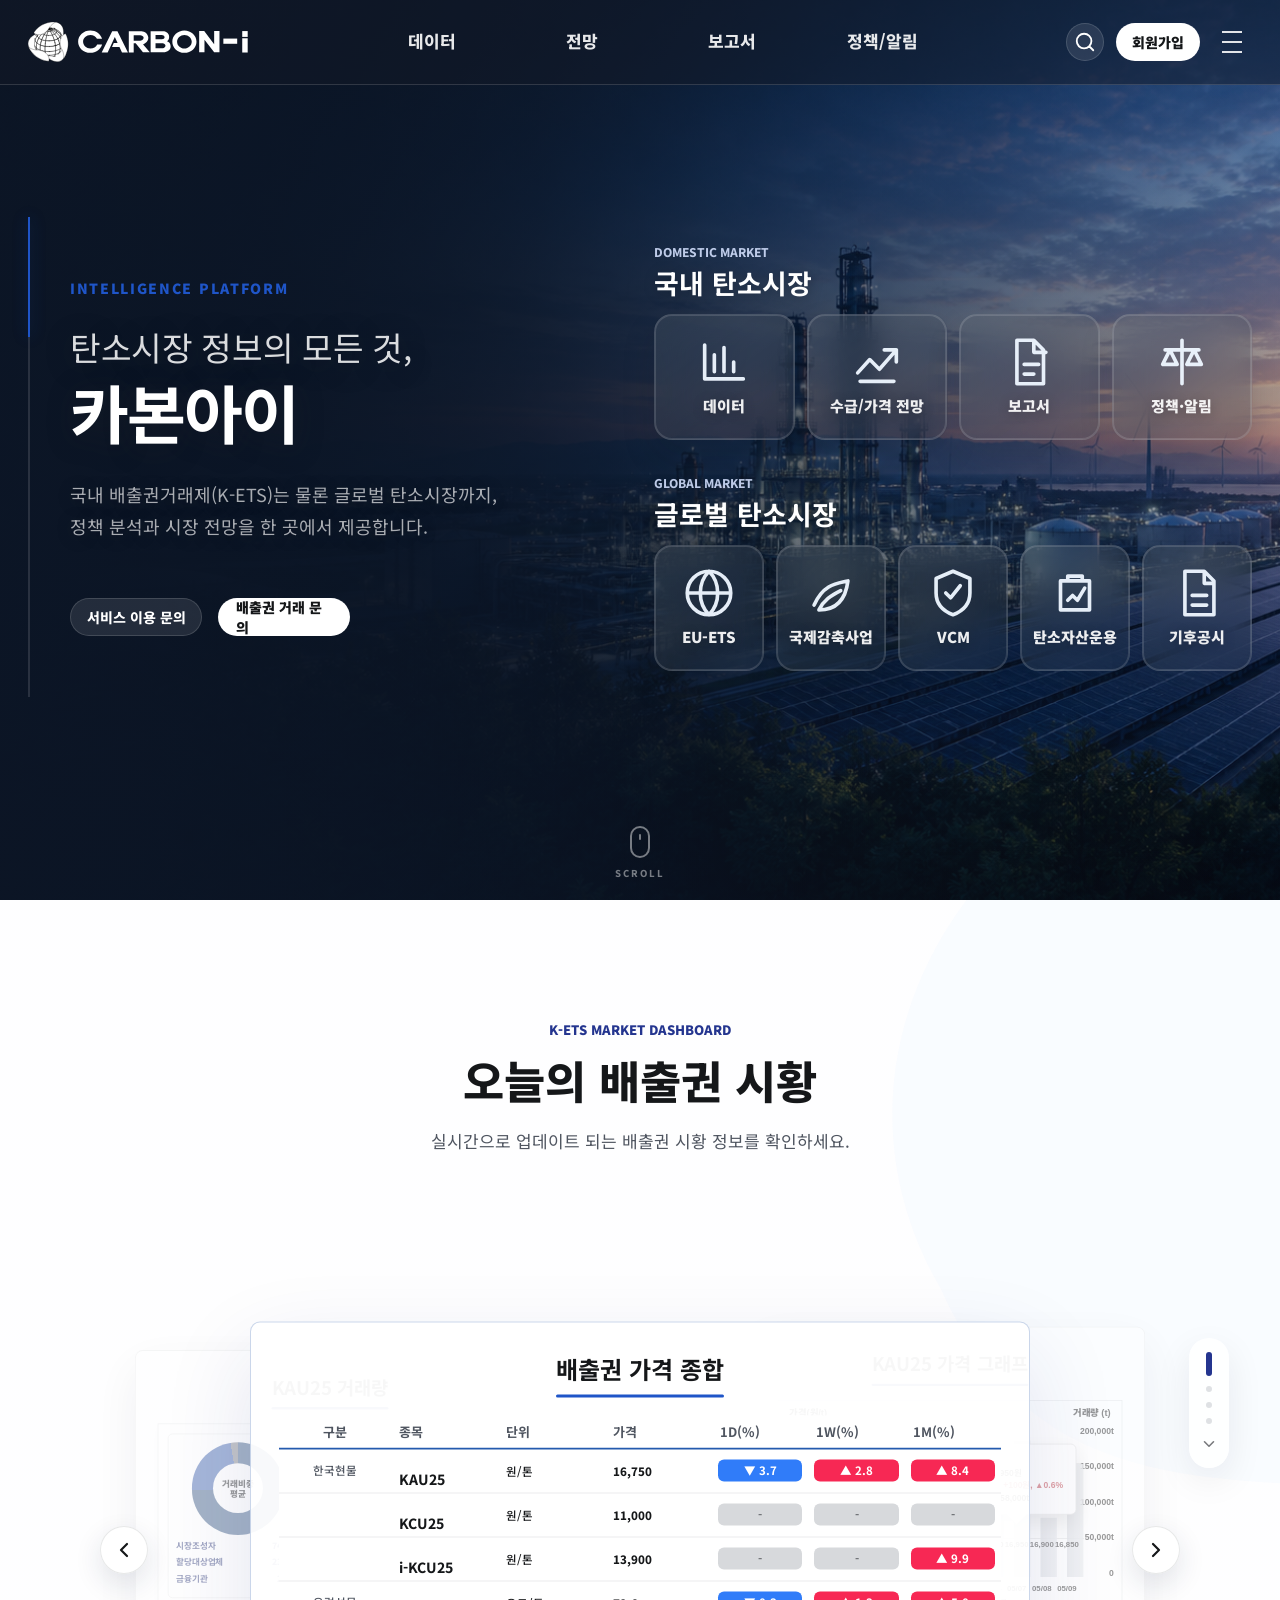
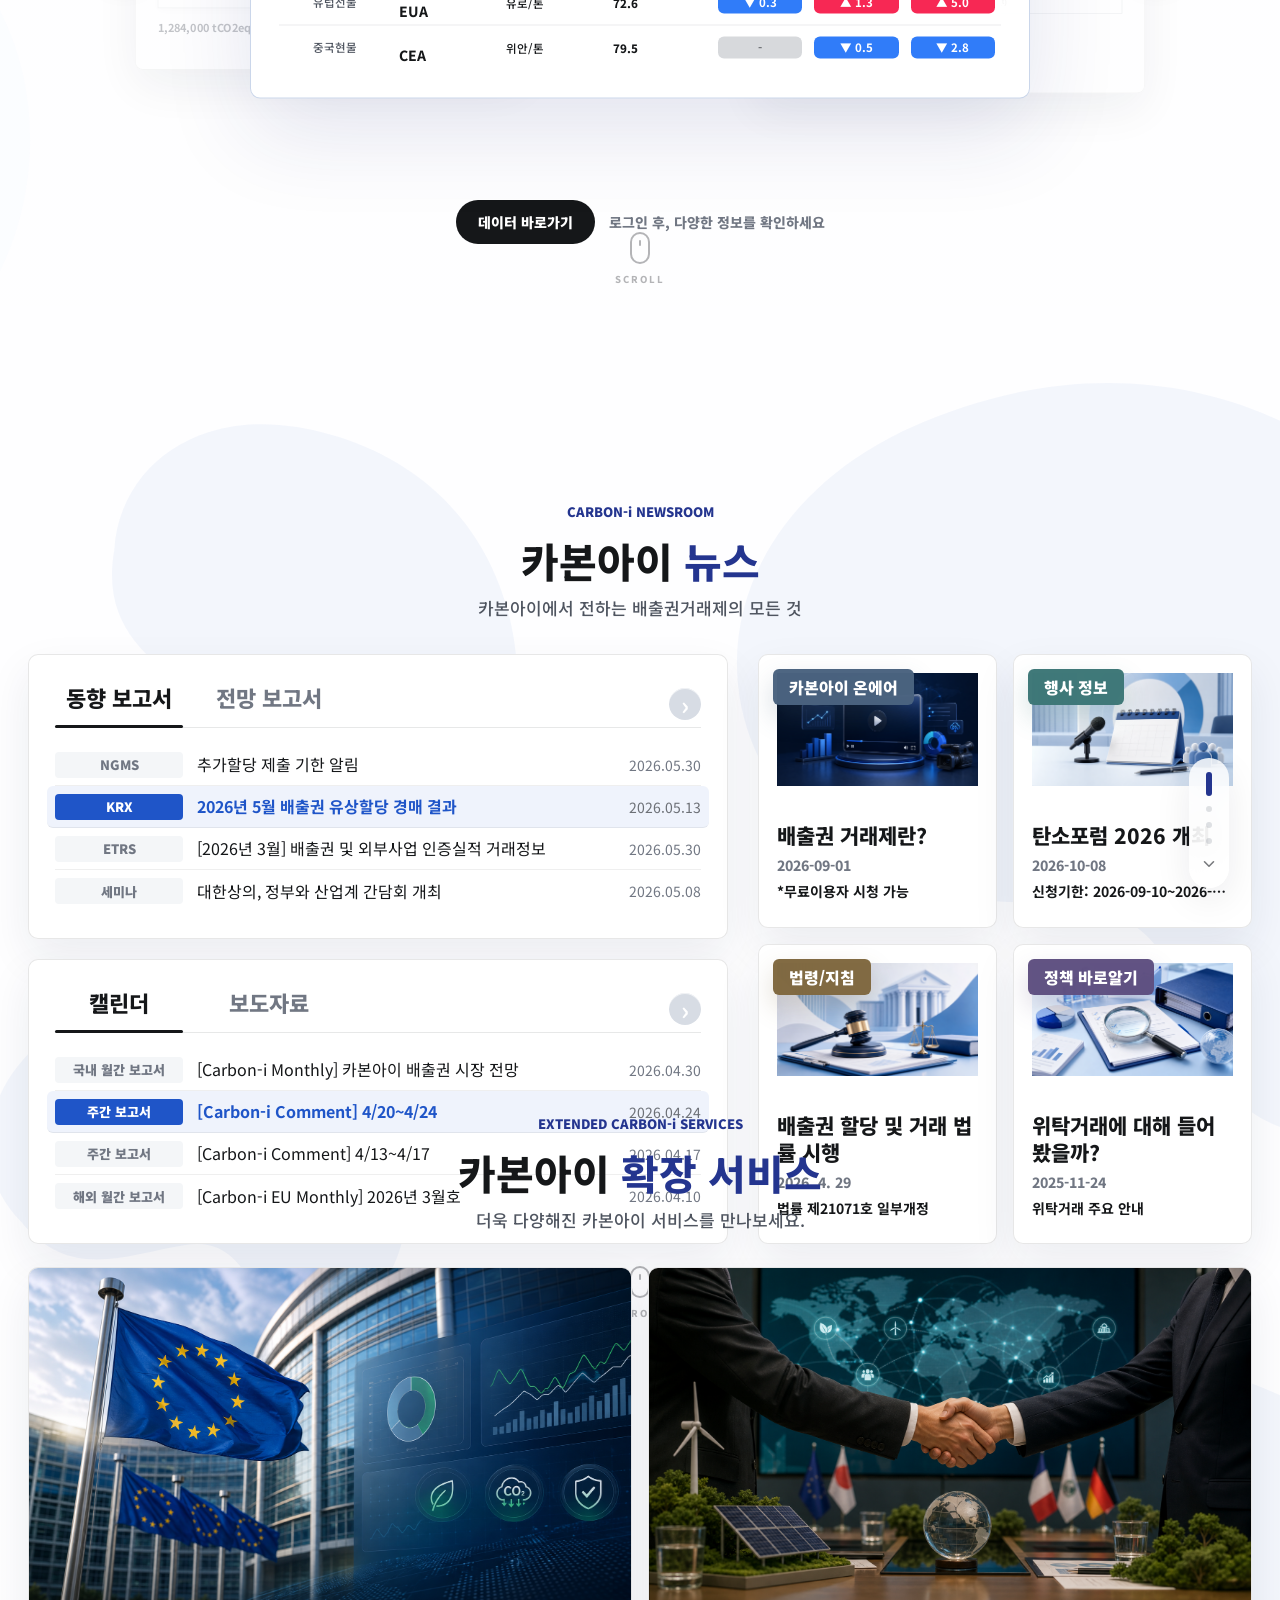
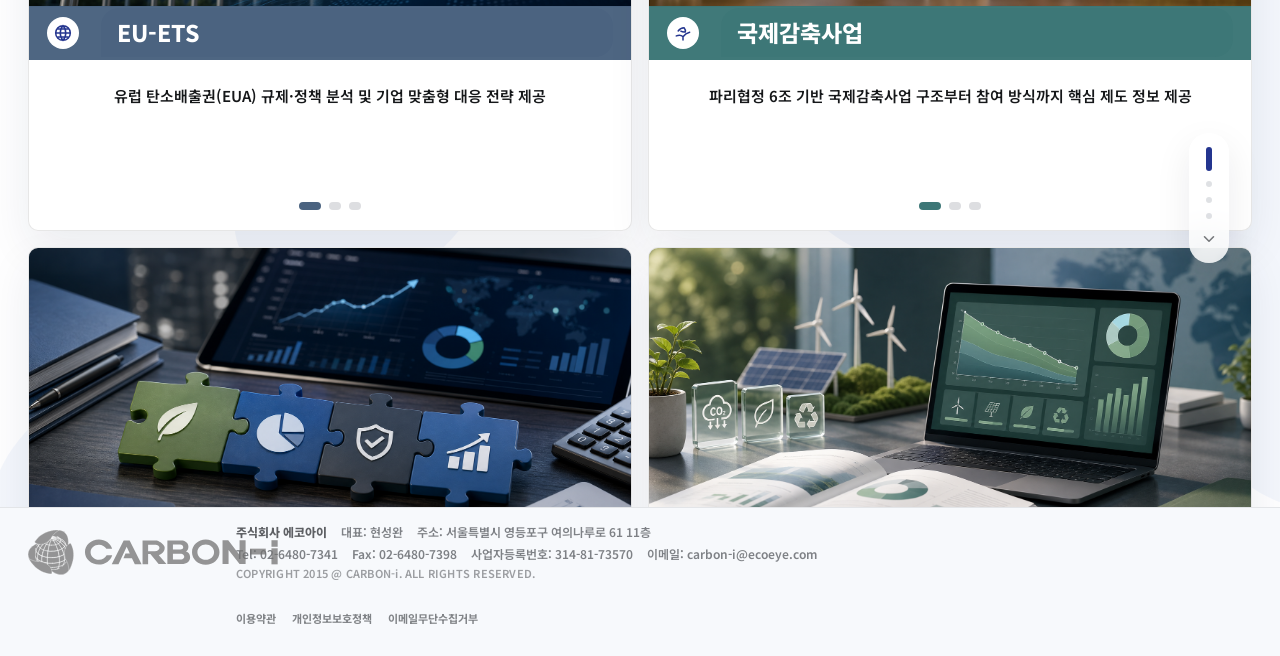
==== outputs__1/v7/index.html @ 1acf83b6 "Add v7 Carbon-i landing page" ====
<!doctype html>
<html lang="ko">

<head>
  <meta charset="UTF-8" />
  <meta name="viewport" content="width=device-width, initial-scale=1.0" />
  <title>카본아이</title>
  <link rel="preconnect" href="https://fonts.googleapis.com" />
  <link rel="preconnect" href="https://fonts.gstatic.com" crossorigin />
  <link href="https://fonts.googleapis.com/css2?family=Noto+Sans+KR:wght@400;500;700&display=swap" rel="stylesheet" />
  <link rel="stylesheet" href="./styles.css" />
  <link rel="stylesheet" href="./content-sections.css" />
  <link rel="stylesheet" href="./design-refresh.css" />
</head>

<body>
  <header class="site-header">
    <div class="header-inner">
      <a class="brand" href="#" aria-label="CARBON-i 홈">
        <img src="./assets/carbon-i-logo-o-white.svg" alt="CARBON-i" data-logo-dark="./assets/carbon-i-logo-o-gray.svg"
          data-logo-light="./assets/carbon-i-logo-o-white.svg" />
      </a>

      <nav class="primary-nav primary-nav--aligned-mega" aria-label="주요 메뉴">
        <a href="#" data-mega-target="data">데이터</a>
        <a href="#" data-mega-target="forecast">전망</a>
        <a href="#" data-mega-target="report">보고서</a>
        <a href="#" data-mega-target="policy">정책/알림</a>
      </nav>

      <div class="header-actions">
        <button class="icon-button" type="button" aria-label="검색">
          <svg viewBox="0 0 24 24" aria-hidden="true">
            <path d="m21 21-4.35-4.35m2.35-5.65a8 8 0 1 1-16 0 8 8 0 0 1 16 0Z" />
          </svg>
        </button>
        <a class="login-link" href="#">로그인</a>
        <a class="join-button" href="#">회원가입</a>
        <div class="language-switch" aria-label="언어 선택">
          <a class="is-active" href="#">KR</a>
          <span></span>
          <a href="#">EN</a>
        </div>
        <button class="menu-button" type="button" aria-label="전체메뉴">
          <span></span>
          <span></span>
          <span></span>
        </button>
      </div>
    </div>
    <div class="aligned-mega-panel" aria-label="주요 메뉴 하위 메뉴">
      <div class="aligned-mega-inner">
        <section class="aligned-mega-group" data-mega-group="forecast">
          <h2>전망</h2>
          <a href="#">단기전망</a>
          <a href="#">정기전망</a>
        </section>
        <section class="aligned-mega-group" data-mega-group="data">
          <h2>데이터</h2>
          <a href="#">가격동향</a>
          <a href="#">거래동향</a>
          <a href="#">경매</a>
          <a href="#">KOC 발행현황</a>
        </section>
        <section class="aligned-mega-group aligned-mega-group--report" data-mega-group="report">
          <h2>보고서</h2>
          <div class="aligned-mega-depth">
            <div>
              <h3>동향보고서</h3>
              <a href="#">주간보고서</a>
              <a href="#">월간보고서</a>
              <a href="#">이슈보고서</a>
              <a href="#">세미나 리뷰</a>
            </div>
            <div>
              <h3>전망보고서</h3>
              <a href="#">단기전망보고서</a>
              <a href="#">장기전망보고서</a>
              <a href="#">설문조사</a>
            </div>
          </div>
        </section>
        <section class="aligned-mega-group" data-mega-group="policy">
          <h2>정책·알림</h2>
          <a href="#">제도 개요</a>
          <a href="#">정책바로알기</a>
          <a href="#">법령/지침</a>
          <a href="#">보도자료</a>
          <a href="#">캘린더</a>
          <a href="#">행사정보</a>
        </section>
      </div>
    </div>
  </header>
  <main class="snap-page">
    <section class="hero-section" data-header-theme="dark">
      <div class="hero-bg is-active" data-bg="0"></div>
      <div class="hero-bg" data-bg="1"></div>
      <div class="hero-bg" data-bg="2"></div>
      <div class="hero-bg" data-bg="3"></div>
      <div class="hero-bg" data-bg="4"></div>
      <div class="hero-bg" data-bg="5"></div>
      <div class="hero-bg" data-bg="6"></div>
      <div class="hero-overlay"></div>

      <div class="hero-inner">
        <!-- 에디토리얼 헤드 디자인 적용 -->
        <section class="hero-copy">
          <span class="eyebrow-text">Intelligence Platform</span>
          <h1>
            <span>탄소시장 정보의 모든 것,</span>
            카본아이
          </h1>
          <p class="hero-description">
            국내 배출권거래제(K-ETS)는 물론 글로벌 탄소시장까지,<br />
            정책 분석과 시장 전망을 한 곳에서 제공합니다.
          </p>
          <div class="hero-actions">
            <a class="hero-cta" href="#">서비스 이용 문의</a>
            <a class="hero-secondary-link" href="#">배출권 거래 문의</a>
          </div>
        </section>

        <section class="market-menu" aria-label="탄소시장 바로가기">
          <article class="market-group market-group--domestic">
            <div class="group-heading">
              <p>Domestic Market</p>
              <h2>국내 탄소시장</h2>
            </div>
            <div class="menu-grid menu-grid--domestic">
              <a class="menu-tile" href="#">
                <span class="tile-icon" aria-hidden="true"><svg viewBox="0 0 24 24">
                    <path d="M4 19V5m0 14h16M8 16V9m4 7V6m4 10v-4" />
                  </svg></span>
                <span class="tile-label">데이터</span>
              </a>
              <a class="menu-tile" href="#">
                <span class="tile-icon" aria-hidden="true"><svg viewBox="0 0 24 24">
                    <path d="M4 16.5 9 11l4 4 7-8M15 7h5v5M5 20h14" />
                  </svg></span>
                <span class="tile-label">수급/가격 전망</span>
              </a>
              <a class="menu-tile" href="#">
                <span class="tile-icon" aria-hidden="true"><svg viewBox="0 0 24 24">
                    <path d="M7 3h7l4 4v14H7V3Zm7 0v5h5M10 13h6M10 17h4" />
                  </svg></span>
                <span class="tile-label">보고서</span>
              </a>
              <a class="menu-tile" href="#">
                <span class="tile-icon" aria-hidden="true"><svg viewBox="0 0 24 24">
                    <path d="M12 3v18M5 7h14M7 7l-3 6h6L7 7Zm10 0-3 6h6l-3-6Z" />
                  </svg></span>
                <span class="tile-label">정책·알림</span>
              </a>
            </div>
          </article>

          <article class="market-group market-group--global">
            <div class="group-heading">
              <p>Global Market</p>
              <h2>글로벌 탄소시장</h2>
            </div>
            <div class="menu-grid menu-grid--global">
              <a class="menu-tile" href="#">
                <span class="tile-icon" aria-hidden="true"><svg viewBox="0 0 24 24">
                    <path
                      d="M12 3a9 9 0 1 0 0 18 9 9 0 0 0 0-18Zm0 0c2.4 2.4 3.6 5.4 3.6 9S14.4 18.6 12 21m0-18C9.6 5.4 8.4 8.4 8.4 12s1.2 6.6 3.6 9M3.5 12h17" />
                  </svg></span>
                <span class="tile-label">EU-ETS</span>
              </a>
              <a class="menu-tile" href="#">
                <span class="tile-icon" aria-hidden="true"><svg viewBox="0 0 24 24">
                    <path d="M5 17c4-9 10-9 14-10-1 8-5 12-12 12m0 0c2-4 5-6 9-8" />
                  </svg></span>
                <span class="tile-label">국제감축사업</span>
              </a>
              <a class="menu-tile" href="#">
                <span class="tile-icon" aria-hidden="true"><svg viewBox="0 0 24 24">
                    <path d="M12 3 5 6v6c0 4.5 3 7.5 7 9 4-1.5 7-4.5 7-9V6l-7-3Zm-3 9 2 2 4-5" />
                  </svg></span>
                <span class="tile-label">VCM</span>
              </a>
              <a class="menu-tile" href="#">
                <span class="tile-icon" aria-hidden="true"><svg viewBox="0 0 24 24">
                    <path d="M9 7V5h6v2m-9 0h12v12H6V7Zm3 8 2-2 2 2 3-5" />
                  </svg></span>
                <span class="tile-label">탄소자산운용</span>
              </a>
              <a class="menu-tile" href="#">
                <span class="tile-icon" aria-hidden="true"><svg viewBox="0 0 24 24">
                    <path d="M7 3h8l4 4v14H7V3Zm8 0v5h4M10 13h6M10 17h6" />
                  </svg></span>
                <span class="tile-label">기후공시</span>
              </a>
            </div>
          </article>
        </section>

        <!-- <div class="page-indicator" aria-label="히어로 배경 선택">
          <button class="indicator-dot is-active" type="button" aria-label="히어로 배경 1 보기"
            data-hero-indicator="0"></button>
          <button class="indicator-dot" type="button" aria-label="히어로 배경 2 보기" data-hero-indicator="1"></button>
          <button class="indicator-dot" type="button" aria-label="히어로 배경 3 보기" data-hero-indicator="2"></button>
          <button class="indicator-dot" type="button" aria-label="히어로 배경 4 보기" data-hero-indicator="3"></button>
          <button class="indicator-dot" type="button" aria-label="히어로 배경 5 보기" data-hero-indicator="4"></button>
          <button class="indicator-dot" type="button" aria-label="히어로 배경 6 보기" data-hero-indicator="5"></button>
          <button class="indicator-dot" type="button" aria-label="히어로 배경 7 보기" data-hero-indicator="6"></button>
          <button class="indicator-arrow" type="button" aria-label="다음 섹션으로 이동" data-section-next>
            <svg viewBox="0 0 24 24">
              <path d="m6 9 6 6 6-6" />
            </svg>
          </button>
        </div> -->

        <!-- <div class="hero-floating-actions" aria-label="문의 바로가기">
          <a class="hero-floating-button" href="#">서비스 이용 문의</a>
          <a class="hero-floating-button hero-floating-button--accent" href="#">배출권 거래 문의</a>
        </div> -->
      </div>

      <!-- Scroll down indicator -->
      <div class="scroll-indicator" aria-hidden="true">
        <div class="mouse-icon">
          <span class="mouse-wheel"></span>
        </div>
        <span class="scroll-text">SCROLL</span>
      </div>
    </section>

    <section class="market-section market-section--light" data-header-theme="light" aria-label="오늘의 배출권 시황">
      <header class="market-topbar">
        <div class="market-topbar-inner">
          <a class="market-brand" href="#" aria-label="CARBON-i">
            <img src="./assets/carbon-i-logo-light.svg" alt="CARBON-i" />
          </a>
          <nav class="market-nav" aria-label="시황 메뉴">
            <a href="#">전망</a>
            <a href="#">데이터</a>
            <a href="#">보고서</a>
            <a href="#">정책·알림</a>
          </nav>
          <div class="market-actions">
            <a href="#">로그인</a>
            <a class="market-join" href="#">회원가입</a>
          </div>
        </div>
      </header>

      <div class="market-section-inner">
        <div class="market-intro">
          <p class="section-kicker">K-ETS MARKET DASHBOARD</p>
          <h2>오늘의 배출권 시황</h2>
          <p>실시간으로 업데이트 되는 배출권 시황 정보를 확인하세요.</p>
          <!-- <div class="market-live-strip" aria-label="주요 시장 지표">
            <div><span>KAU25</span><strong>16,750</strong><em class="down">▼ 3.7%</em></div>
            <div><span>EUA</span><strong>72.6</strong><em class="down">▼ 0.3%</em></div>
            <div><span>Updated</span><strong>09:30</strong><em>KRX 기준</em></div>
          </div> -->

        </div>

        <div class="allowance-carousel" data-market-carousel>
          <button class="carousel-arrow carousel-arrow--prev" type="button" aria-label="이전 시황 카드" data-market-prev>
            <svg viewBox="0 0 24 24">
              <path d="m15 18-6-6 6-6" />
            </svg>
          </button>

          <div class="carousel-stage">
            <article class="market-card market-card--participants is-prev" data-market-card>

              <h3>KAU25 거래량</h3>
              <div class="participant-dashboard" aria-hidden="true">
                <div class="donut-panel">
                  <div class="donut-chart"><span>거래비중<br />평균</span></div>
                  <p><b>시장조성자</b> 74.4%</p>
                  <p><b>할당대상업체</b> 23.0%</p>
                  <p><b>금융기관</b> 2.6%</p>
                </div>
                <div class="participant-table">
                  <div class="participant-head"><span>날짜</span><span>할당대상업체</span><span>시장조성자</span><span>금융기관</span>
                  </div>
                  <div class="participant-row"><span>4/13</span><b class="buy">35.79</b><i class="buy-bar"></i><b
                      class="sell">-14.39</b><i class="sell-bar"></i><b class="sell">-21.40</b></div>
                  <div class="participant-row"><span>4/14</span><b class="buy">39.03</b><i class="buy-bar wide"></i><b
                      class="sell">-50.23</b><i class="sell-bar wide"></i><b class="buy">11.20</b></div>
                  <div class="participant-row"><span>4/15</span><b class="sell">-6.44</b><i class="sell-bar thin"></i><b
                      class="buy">6.44</b><i class="buy-bar thin"></i><b class="sell">-8.12</b></div>
                  <div class="participant-row"><span>4/16</span><b class="buy">1.02</b><i class="buy-bar thin"></i><b
                      class="buy">53.63</b><i class="buy-bar wide"></i><b class="sell">-54.65</b></div>

                </div>
              </div>
              <strong>1,284,000 tCO2eq</strong>
            </article>

            <article class="market-card is-active" data-market-card>

              <h3>배출권 가격 종합</h3>
              <div class="allowance-table" aria-label="배출권 가격 종합 표">
                <div class="table-row table-head">
                  <span>구분</span><span>종목</span><span>단위</span><span>가격</span><span>1D(%)</span><span>1W(%)</span><span>1M(%)</span>
                </div>
                <div class="table-row"><span>한국<br />현물</span><strong>KAU25</strong><span>원/톤</span><em>16,750</em><b
                    class="down">▼ 3.7</b><b class="up">▲ 2.8</b><b class="up">▲ 8.4</b></div>
                <div class="table-row">
                  <span></span><strong>KCU25</strong><span>원/톤</span><em>11,000</em><b>-</b><b>-</b><b>-</b>
                </div>
                <div class="table-row">
                  <span></span><strong>i-KCU25</strong><span>원/톤</span><em>13,900</em><b>-</b><b>-</b><b class="up">▲
                    9.9</b>
                </div>
                <div class="table-row"><span>유럽<br />선물</span><strong>EUA</strong><span>유로/톤</span><em>72.6</em><b
                    class="down">▼ 0.3</b><b class="up">▲ 1.3</b><b class="up">▲ 5.0</b></div>
                <div class="table-row">
                  <span>중국<br />현물</span><strong>CEA</strong><span>위안/톤</span><em>79.5</em><b>-</b><b class="down">▼
                    0.5</b><b class="down">▼ 2.8</b>
                </div>
              </div>
            </article>

            <article class="market-card market-card--chart is-next" data-market-card>

              <h3>KAU25 가격 그래프</h3>
              <div class="price-chart" aria-hidden="true">
                <div class="chart-axis-title chart-axis-title--left">가격(원/t)</div>
                <div class="chart-axis-title chart-axis-title--right">거래량 (t)</div>
                <div class="chart-scale chart-scale--left">
                  <span>30,000원</span><span>25,000원</span><span>20,000원</span><span>15,000원</span>
                </div>
                <div class="chart-scale chart-scale--right">
                  <span>200,000t</span><span>150,000t</span><span>100,000t</span><span>50,000t</span><span>0</span>
                </div>
                <div class="chart-bars">
                  <span style="--bar-h: 6%;"></span><span style="--bar-h: 38%;"></span><span style="--bar-h: 51%;"></span><span style="--bar-h: 56%;"></span><span style="--bar-h: 60%;"></span><span style="--bar-h: 66%;"></span><span style="--bar-h: 60%;"></span><span style="--bar-h: 78%;"></span><span style="--bar-h: 39%;"></span><span style="--bar-h: 75%;"></span>
                </div>
                <svg class="chart-line" viewBox="0 0 900 300" preserveAspectRatio="none">
                  <path class="chart-area" d="M38 230 L130 222 L222 224 L314 214 L406 210 L498 212 L590 216 L682 216 L774 222 L862 226 L862 300 L38 300 Z" />
                  <path class="chart-price-line" d="M38 230 L130 222 L222 224 L314 214 L406 210 L498 212 L590 216 L682 216 L774 222 L862 226" />
                  <circle cx="38" cy="230" r="5" /><circle cx="130" cy="222" r="6" /><circle cx="222" cy="224" r="6" /><circle cx="314" cy="214" r="6" /><circle cx="406" cy="210" r="6" /><circle cx="498" cy="212" r="6" /><circle cx="590" cy="216" r="6" /><circle class="is-selected" cx="682" cy="216" r="9" /><circle cx="774" cy="222" r="6" /><circle cx="862" cy="226" r="6" />
                </svg>
                <div class="chart-values">
                  <span>16,700</span><span>16,850</span><span>16,800</span><span>17,000</span><span>17,050</span><span>17,000</span><span>16,950</span><span>16,950</span><span>16,900</span><span>16,850</span>
                </div>
                <span class="chart-tooltip"><b>05/07</b><br />종가 16,950원<br />전일대비 <em>+100원, ▲0.6%</em><br />거래량 158,000t</span>
                <div class="chart-x">
                  <span>04/24</span><span>04/25</span><span>04/28</span><span>04/29</span><span>04/30</span><span>05/02</span><span>05/04</span><span>05/07</span><span>05/08</span><span>05/09</span>
                </div>
                <div class="chart-legend">
                  <span class="chart-legend-price">종가(원/t)</span>
                  <span class="chart-legend-volume">거래량(t)</span>
                </div>
              </div>
              <strong>최근 30일 기준</strong>
            </article>

            <article class="market-card market-card--participants" data-market-card>
              <h3>시장참여자별 거래동향</h3>
              <div class="participant-dashboard" aria-hidden="true">
                <div class="donut-panel">
                  <div class="donut-chart"><span>거래비중<br />평균</span></div>
                  <p><b>시장조성자</b> 74.4%</p>
                  <p><b>할당대상업체</b> 23.0%</p>
                  <p><b>금융기관</b> 2.6%</p>
                </div>
                <div class="participant-table">
                  <div class="participant-head"><span>날짜</span><span>할당대상업체</span><span>시장조성자</span><span>금융기관</span>
                  </div>
                  <div class="participant-row"><span>4/13</span><b class="buy">35.79</b><i class="buy-bar"></i><b
                      class="sell">-14.39</b><i class="sell-bar"></i><b class="sell">-21.40</b></div>
                  <div class="participant-row"><span>4/14</span><b class="buy">39.03</b><i class="buy-bar wide"></i><b
                      class="sell">-50.23</b><i class="sell-bar wide"></i><b class="buy">11.20</b></div>
                  <div class="participant-row"><span>4/15</span><b class="sell">-6.44</b><i class="sell-bar thin"></i><b
                      class="buy">6.44</b><i class="buy-bar thin"></i><b class="sell">-8.12</b></div>
                  <div class="participant-row"><span>4/16</span><b class="buy">1.02</b><i class="buy-bar thin"></i><b
                      class="buy">53.63</b><i class="buy-bar wide"></i><b class="sell">-54.65</b></div>
                </div>
              </div>
              <strong>할당업체 · 증권사 · 시장조성자</strong>
            </article>
          </div>

          <button class="carousel-arrow carousel-arrow--next" type="button" aria-label="다음 시황 카드" data-market-next>
            <svg viewBox="0 0 24 24">
              <path d="m9 6 6 6-6 6" />
            </svg>
          </button>

          <div class="market-cta-row">
            <a class="market-cta" href="#">데이터 바로가기</a>
            <span>로그인 후, 다양한 정보를 확인하세요</span>
          </div>
        </div>
      </div>
      <div class="page-indicator page-indicator--light" aria-label="섹션 이동">
        <button class="indicator-dot" type="button" aria-label="메인 섹션으로 이동" data-section-indicator="0"></button>
        <button class="indicator-dot is-active" type="button" aria-label="시황 섹션으로 이동"
          data-section-indicator="1"></button>
        <button class="indicator-dot" type="button" aria-label="뉴스 섹션으로 이동" data-section-indicator="2"></button>
        <button class="indicator-dot" type="button" aria-label="서비스 섹션으로 이동" data-section-indicator="3"></button>
        <button class="indicator-arrow" type="button" aria-label="다음 섹션으로 이동" data-section-next>
          <svg viewBox="0 0 24 24">
            <path d="m6 9 6 6 6-6" />
          </svg>
        </button>
      </div>

      <!-- Scroll down indicator -->
      <div class="scroll-indicator" aria-hidden="true">
        <div class="mouse-icon">
          <span class="mouse-wheel"></span>
        </div>
        <span class="scroll-text">SCROLL</span>
      </div>
    </section>

    <section class="content-section news-section" data-header-theme="light" aria-label="카본아이 뉴스">
      <header class="content-topbar">
        <div class="content-topbar-inner">
          <a class="content-brand" href="#" aria-label="CARBON-i"><img src="./assets/carbon-i-logo-light.svg"
              alt="CARBON-i" /></a>
          <nav class="content-nav" aria-label="뉴스 메뉴"><a href="#">전망</a><a href="#">데이터</a><a href="#">보고서</a><a
              href="#">정책·알림</a></nav>
          <div class="content-actions"><a href="#">로그인</a><a class="content-join" href="#">회원가입</a></div>
        </div>
      </header>
      <div class="content-section-inner news-inner">
        <div class="section-title-block section-title-block--center">
          <p class="section-kicker">CARBON-i NEWSROOM</p>
          <h2>카본아이 <span>뉴스</span></h2>
          <p>카본아이에서 전하는 배출권거래제의 모든 것</p>
        </div>
        <div class="news-layout">
          <div class="news-report-stack">
            <section class="news-report-panel" aria-label="동향 및 전망 보고서">
              <div class="news-report-tabs">
                <button class="is-active" type="button">동향 보고서</button>
                <button type="button">전망 보고서</button>
                <a href="#" aria-label="동향 및 전망 보고서 더보기">›</a>
              </div>
              <div class="news-report-list">
                <a href="#"><span class="news-report-label">NGMS</span><span class="news-report-title">추가할당 제출 기한
                    알림</span><time>2026.05.30</time></a>
                <a class="is-highlight" href="#"><span class="news-report-label">KRX</span><strong
                    class="news-report-title">2026년 5월 배출권 유상할당 경매 결과</strong><time>2026.05.13</time></a>
                <a href="#"><span class="news-report-label">ETRS</span><span class="news-report-title">[2026년 3월] 배출권 및
                    외부사업 인증실적 거래정보</span><time>2026.05.30</time></a>
                <a href="#"><span class="news-report-label">세미나</span><span class="news-report-title">대한상의, 정부와 산업계 간담회
                    개최</span><time>2026.05.08</time></a>
              </div>
            </section>

            <section class="news-report-panel" aria-label="캘린더 및 보도자료">
              <div class="news-report-tabs">
                <button class="is-active" type="button">캘린더</button>
                <button type="button">보도자료</button>
                <a href="#" aria-label="캘린더 및 보도자료 더보기">›</a>
              </div>
              <div class="news-report-list">
                <a href="#"><span class="news-report-label">국내 월간 보고서</span><span class="news-report-title">[Carbon-i
                    Monthly] 카본아이 배출권 시장 전망</span><time>2026.04.30</time></a>
                <a class="is-highlight" href="#"><span class="news-report-label">주간 보고서</span><strong
                    class="news-report-title">[Carbon-i Comment] 4/20~4/24</strong><time>2026.04.24</time></a>
                <a href="#"><span class="news-report-label">주간 보고서</span><span class="news-report-title">[Carbon-i
                    Comment] 4/13~4/17</span><time>2026.04.17</time></a>
                <a href="#"><span class="news-report-label">해외 월간 보고서</span><span class="news-report-title">[Carbon-i EU
                    Monthly] 2026년 3월호</span><time>2026.04.10</time></a>
              </div>
            </section>
          </div>

          <div class="feature-news-grid">
            <article class="feature-news-card feature-news-card--onair">
              <div class="feature-media">
                <img src="./assets/thumb-onair.png" alt="" />
                <p>카본아이 온에어</p>
              </div>
              <div>
                <h3>배출권 거래제란?</h3><time>2026-09-01</time><strong>*무료이용자 시청 가능</strong>
              </div>
            </article>
            <article class="feature-news-card feature-news-card--event">
              <div class="feature-media">
                <img src="./assets/thumb-event.png" alt="" />
                <p>행사 정보</p>
              </div>
              <div>
                <h3>탄소포럼 2026 개최</h3><time>2026-10-08</time><strong>신청기한: 2026-09-10~2026-09-30</strong>
              </div>
            </article>
            <article class="feature-news-card feature-news-card--law">
              <div class="feature-media">
                <img src="./assets/thumb-law.png" alt="" />
                <p>법령/지침</p>
              </div>
              <div>
                <h3>배출권 할당 및 거래 법률 시행</h3><time>2026. 4. 29</time><strong>법률 제21071호 일부개정</strong>
              </div>
            </article>
            <article class="feature-news-card feature-news-card--policy">
              <div class="feature-media">
                <img src="./assets/thumb-policy.png" alt="" />
                <p>정책 바로알기</p>
              </div>
              <div>
                <h3>위탁거래에 대해 들어봤을까?</h3><time>2025-11-24</time><strong>위탁거래 주요 안내</strong>
              </div>
            </article>
          </div>
        </div>
      </div>
      <div class="page-indicator page-indicator--light" aria-label="섹션 이동">
        <button class="indicator-dot" type="button" aria-label="메인 섹션으로 이동" data-section-indicator="0"></button>
        <button class="indicator-dot" type="button" aria-label="시황 섹션으로 이동" data-section-indicator="1"></button>
        <button class="indicator-dot is-active" type="button" aria-label="뉴스 섹션으로 이동"
          data-section-indicator="2"></button>
        <button class="indicator-dot" type="button" aria-label="서비스 섹션으로 이동" data-section-indicator="3"></button>
        <button class="indicator-arrow" type="button" aria-label="다음 섹션으로 이동" data-section-next>
          <svg viewBox="0 0 24 24">
            <path d="m6 9 6 6 6-6" />
          </svg>
        </button>
      </div>

      <!-- Scroll down indicator -->
      <div class="scroll-indicator" aria-hidden="true">
        <div class="mouse-icon">
          <span class="mouse-wheel"></span>
        </div>
        <span class="scroll-text">SCROLL</span>
      </div>
    </section>

    <section class="content-section service-section" data-header-theme="light" aria-label="카본아이 확장 서비스">
      <header class="content-topbar">
        <div class="content-topbar-inner">
          <a class="content-brand" href="#" aria-label="CARBON-i"><img src="./assets/carbon-i-logo-light.svg"
              alt="CARBON-i" /></a>
          <nav class="content-nav" aria-label="확장 서비스 메뉴"><a href="#">전망</a><a href="#">데이터</a><a href="#">보고서</a><a
              href="#">정책·알림</a></nav>
          <div class="content-actions"><a href="#">로그인</a><a class="content-join" href="#">회원가입</a></div>
        </div>
      </header>
      <div class="content-section-inner service-inner">
        <div class="section-title-block section-title-block--center">
          <p class="section-kicker">EXTENDED CARBON-i SERVICES</p>
          <h2>카본아이 <span>확장 서비스</span></h2>
          <p>더욱 다양해진 카본아이 서비스를 만나보세요.</p>
        </div>
        <div class="service-card-grid">
          <article class="service-card service-card--blue" data-copy-slider>
            <img src="./assets/service-eu-ets.png" alt="" />
            <div class="service-card-head">
              <span class="service-card-icon" aria-hidden="true">
                <svg viewBox="0 0 24 24">
                  <path
                    d="M12 3.2a8.8 8.8 0 1 0 0 17.6 8.8 8.8 0 0 0 0-17.6Zm0 0c2.2 2.1 3.3 5 3.3 8.8s-1.1 6.7-3.3 8.8M12 3.2C9.8 5.3 8.7 8.2 8.7 12s1.1 6.7 3.3 8.8M4 12h16M5.7 7.3h12.6M5.7 16.7h12.6" />
                </svg>
              </span>
              <h3>EU-ETS</h3>
            </div>
            <div class="service-copy-window">
              <div class="service-copy-track">
                <p>유럽 탄소배출권(EUA) 규제·정책 분석 및 기업 맞춤형 대응 전략 제공</p>
                <p>EU-ETS 탄소시장 시황, 가격 전망 및 정책 이슈를 반영한 리포트 제공</p>
                <p>EUA 구매·보유·이전·정산까지 아우르는 통합 배출권 운용 서비스 제공</p>
              </div>
            </div>
            <div class="service-dots"><button class="is-active" type="button"></button><button
                type="button"></button><button type="button"></button></div>
          </article>
          <article class="service-card service-card--teal" data-copy-slider>
            <img src="./assets/service-international.png" alt="" />
            <div class="service-card-head">
              <span class="service-card-icon" aria-hidden="true">
                <svg viewBox="0 0 24 24">
                  <path
                    d="M4 15.5c3.4-1.2 6-.9 8 1 2-2.8 4.7-4.6 8-5.4M6.2 9.6c1.8-2.6 4.2-3.9 7.1-4 1.3 1.5 1.8 3.2 1.5 5.1-2 .3-3.8 0-5.4-.9M12 16.5v4" />
                </svg>
              </span>
              <h3>국제감축사업</h3>
            </div>
            <div class="service-copy-window">
              <div class="service-copy-track">
                <p>파리협정 6조 기반 국제감축사업 구조부터 참여 방식까지 핵심 제도 정보 제공</p>
                <p>CORSIA·VCM 등 국제탄소시장 핵심 사안을 정리한 실무 참고용 이슈 리포트 제공</p>
                <p>COP·SB 등 주요 국제회의 결과와 국제탄소시장 정책·규정 변화 최신동향 제공</p>
              </div>
            </div>
            <div class="service-dots"><button class="is-active" type="button"></button><button
                type="button"></button><button type="button"></button></div>
          </article>
          <article class="service-card service-card--navy" data-copy-slider>
            <img src="./assets/service-asset.png" alt="" />
            <div class="service-card-head">
              <span class="service-card-icon" aria-hidden="true">
                <svg viewBox="0 0 24 24">
                  <path d="M4 19h16M7 16V9M12 16V5M17 16v-4M5 11l7-7 7 7" />
                </svg>
              </span>
              <h3>탄소자산운용</h3>
            </div>
            <div class="service-copy-window">
              <div class="service-copy-track">
                <p>배출량 관리부터 할당 최적화·배출권 거래 전략 수립까지 기업 맞춤 플랫폼</p>
                <p>기업별 배출량·보유 배출권 데이터와 정책 변화를 반영한 과부족 분석 제공</p>
                <p>배출권 운용 인사이트, 실무 가이드 및 최적 매매전략 제시</p>
              </div>
            </div>
            <div class="service-dots"><button class="is-active" type="button"></button><button
                type="button"></button><button type="button"></button></div>
          </article>
          <article class="service-card service-card--purple" data-copy-slider>
            <img src="./assets/service-reduction.png" alt="" />
            <div class="service-card-head">
              <span class="service-card-icon" aria-hidden="true">
                <svg viewBox="0 0 24 24">
                  <path
                    d="M12 20v-8M12 12c-4.2-.2-6.8-2.3-7.7-6.5 4.1.1 6.7 2.3 7.7 6.5Zm0 0c4.3-.2 7-2.4 8-6.5-4.2.1-6.9 2.3-8 6.5Z" />
                </svg>
              </span>
              <h3>감축전략수립</h3>
            </div>
            <div class="service-copy-window">
              <div class="service-copy-track">
                <p>기후 시나리오 기반의 최적 온실가스 감축 경로 정의 및 목표 수립 지원</p>
                <p>MACC 분석을 통한 감축사업별 경제성 평가 및 최적 투자 우선순위 도출</p>
                <p>감축 전략 실행에 따른 EBITDA 및 주요 재무 지표별 영향도 정량 분석</p>
              </div>
            </div>
            <div class="service-dots"><button class="is-active" type="button"></button><button
                type="button"></button><button type="button"></button></div>
          </article>
        </div>
      </div>
      <footer class="service-footer" aria-label="회사 정보">
        <div class="service-footer-inner">
          <a class="service-footer-brand" href="#" aria-label="CARBON-i">
            <img src="./assets/carbon-i-logo-o-gray.svg" alt="CARBON-i" />
          </a>
          <div class="service-footer-info">
            <p><strong>주식회사 에코아이</strong><span>대표: 현성완</span><span>주소: 서울특별시 영등포구 여의나루로 61 11층</span></p>
            <p><span>Tel: 02-6480-7341</span><span>Fax: 02-6480-7398</span><span>사업자등록번호: 314-81-73570</span><span>이메일:
                carbon-i@ecoeye.com</span></p>
            <p class="service-footer-copy">COPYRIGHT 2015 @ CARBON-i. ALL RIGHTS RESERVED.</p>
          </div>
          <nav class="service-footer-links" aria-label="푸터 링크">
            <a href="#">이용약관</a>
            <a href="#">개인정보보호정책</a>
            <a href="#">이메일무단수집거부</a>
          </nav>
        </div>
      </footer>
      <div class="page-indicator page-indicator--light" aria-label="섹션 이동">
        <button class="indicator-dot" type="button" aria-label="메인 섹션으로 이동" data-section-indicator="0"></button>
        <button class="indicator-dot" type="button" aria-label="시황 섹션으로 이동" data-section-indicator="1"></button>
        <button class="indicator-dot" type="button" aria-label="뉴스 섹션으로 이동" data-section-indicator="2"></button>
        <button class="indicator-dot is-active" type="button" aria-label="서비스 섹션으로 이동"
          data-section-indicator="3"></button>
        <button class="indicator-arrow" type="button" aria-label="처음 섹션으로 이동" data-section-next>
          <svg viewBox="0 0 24 24">
            <path d="m6 9 6 6 6-6" />
          </svg>
        </button>
      </div>
    </section>
  </main>

  <div class="theme-demo" data-theme-demo>
    <button class="theme-demo-toggle" type="button" aria-label="컬러 테마 선택" aria-expanded="false" data-theme-toggle>
      <svg viewBox="0 0 24 24" aria-hidden="true">
        <path
          d="M12 3a9 9 0 0 0 0 18h1.2a1.8 1.8 0 0 0 1.3-3.05 1.45 1.45 0 0 1 1.05-2.45H17a4 4 0 0 0 4-4C21 6.8 17 3 12 3Z" />
        <path d="M7.5 11.5h.01M9.5 7.5h.01M14.5 7.5h.01M16.5 11.5h.01" />
      </svg>
    </button>
    <div class="theme-demo-panel" aria-label="테마 미리보기" data-theme-panel>
      <div class="theme-demo-head">
        <strong>Theme Preview</strong>
        <span>고객 확인용</span>
      </div>
      <label class="theme-opacity-control">
        <span>Background Motif</span>
        <input type="range" min="0" max="100" value="30" data-theme-opacity />
        <output data-theme-opacity-output>30%</output>
      </label>
      <label class="theme-opacity-control">
        <span>Background Color</span>
        <input type="range" min="0" max="35" value="12" data-theme-bg-opacity />
        <output data-theme-bg-opacity-output>12%</output>
      </label>
      <button class="theme-option is-active" type="button" data-theme-option="carbon-navy">
        <span class="theme-swatch" style="--swatch-a: #24358f; --swatch-b: #1f55c8; --swatch-c: #151719;"></span>
        <span>Carbon Navy</span>
      </button>
      <button class="theme-option" type="button" data-theme-option="eco-emerald">
        <span class="theme-swatch" style="--swatch-a: #0f6b4f; --swatch-b: #35b886; --swatch-c: #10251e;"></span>
        <span>Eco Emerald</span>
      </button>
      <button class="theme-option" type="button" data-theme-option="data-blue">
        <span class="theme-swatch" style="--swatch-a: #123f88; --swatch-b: #00a3ff; --swatch-c: #081a33;"></span>
        <span>Data Blue</span>
      </button>
      <button class="theme-option" type="button" data-theme-option="graphite-gold">
        <span class="theme-swatch" style="--swatch-a: #2b2f38; --swatch-b: #c79a3b; --swatch-c: #111318;"></span>
        <span>Graphite Gold</span>
      </button>
      <button class="theme-option" type="button" data-theme-option="clean-teal">
        <span class="theme-swatch" style="--swatch-a: #0f766e; --swatch-b: #5eead4; --swatch-c: #f7fbfb;"></span>
        <span>Clean Teal</span>
      </button>
      <button class="theme-option" type="button" data-theme-option="institutional-blue">
        <span class="theme-swatch" style="--swatch-a: #0b2f5f; --swatch-b: #2f80ed; --swatch-c: #f5f8fc;"></span>
        <span>Institutional Blue</span>
      </button>
      <button class="theme-option" type="button" data-theme-option="climate-slate">
        <span class="theme-swatch" style="--swatch-a: #263241; --swatch-b: #5f9ea0; --swatch-c: #f4f7f8;"></span>
        <span>Climate Slate</span>
      </button>
      <button class="theme-option" type="button" data-theme-option="forest-graphite">
        <span class="theme-swatch" style="--swatch-a: #16382c; --swatch-b: #5aa06f; --swatch-c: #f5f9f4;"></span>
        <span>Forest Graphite</span>
      </button>
      <button class="theme-option" type="button" data-theme-option="carbon-aqua">
        <span class="theme-swatch" style="--swatch-a: #102a43; --swatch-b: #20c7b5; --swatch-c: #f3fbfb;"></span>
        <span>Carbon Aqua</span>
      </button>
      <button class="theme-option" type="button" data-theme-option="report-neutral">
        <span class="theme-swatch" style="--swatch-a: #2f3742; --swatch-b: #6f8f72; --swatch-c: #faf9f5;"></span>
        <span>Report Neutral</span>
      </button>
    </div>
  </div>

  <script src="./script.js"></script>
  <script src="./content-sections.js"></script>
</body>

</html>
---- outputs__1/v7/styles.css ----
:root {
  --color-primary: #1e2b7a;
  --color-primary-nav: #163683;
  --color-primary-link: #1a4da3;
  --color-text-strong: #0a0c10;
  --color-text-default: #1c1f24;
  --color-text-secondary: #525966;
  --color-text-muted: #7a818e;
  --color-status-up: #ad280b;
  --color-status-down: #1c56cc;
  --color-button-active: var(--color-primary);
  --color-button-inactive: #f0f2f5;
  --color-page: #ffffff;
  --color-primary-rgb: 30, 43, 122;
  --color-primary-nav-rgb: 22, 54, 131;
  --color-primary-link-rgb: 26, 77, 163;
  --color-text-default-rgb: 28, 31, 36;
  --color-text-muted-rgb: 122, 129, 142;
  --color-status-up-rgb: 173, 40, 11;
  --color-status-down-rgb: 28, 86, 204;
  --color-button-inactive-rgb: 240, 242, 245;
  --color-page-rgb: 255, 255, 255;
  --navy-950: var(--color-text-default);
  --primary-700: var(--color-primary);
  --signal-400: var(--color-primary-link);
  --teal-400: var(--color-primary-nav);
  --eco-400: var(--color-text-muted);
  --white: var(--color-page);
  --soft: rgba(var(--color-page-rgb), 0.76);
  --line: rgba(var(--color-page-rgb), 0.2);
  --glass-fill: rgba(var(--color-text-default-rgb), 0.32);
  --glass-fill-strong: rgba(var(--color-text-default-rgb), 0.42);
  --glass-line: rgba(var(--color-page-rgb), 0.2);
  --container: 1440px;
  --header-h: 76px;
  --footer-h: 58px;
}

* {
  box-sizing: border-box;
}

body {
  margin: 0;
  color: var(--white);
  font-family: "Noto Sans KR", system-ui, -apple-system, BlinkMacSystemFont, sans-serif;
  background: var(--color-page);
}

html {
  scroll-behavior: smooth;
  scroll-snap-type: y mandatory;
}

a {
  color: inherit;
  text-decoration: none;
}

button {
  color: inherit;
  font: inherit;
}

.snap-page {
  min-height: 100svh;
  overflow-x: hidden;
  scroll-snap-type: y mandatory;
}

.hero-section {
  position: relative;
  display: grid;
  grid-template-rows: var(--header-h) minmax(0, 1fr) var(--footer-h);
  min-height: 100svh;
  overflow: hidden;
  isolation: isolate;
  scroll-snap-align: start;
}

.hero-bg {
  position: absolute;
  inset: 0;
  z-index: -3;
  opacity: 0;
  transform: translateX(2%) scale(1.03);
  background-position: center;
  background-size: cover;
  transition: opacity 900ms ease, transform 5800ms cubic-bezier(0.2, 0, 0.2, 1);
}

.hero-bg[data-bg="0"] {
  background-image: url("./assets/hero-industrial-energy.png");
}

.hero-bg[data-bg="1"] {
  background-image: url("./assets/hero-global-market.png");
}

.hero-bg[data-bg="2"] {
  background-image: url("./assets/hero-green-energy.png");
}

.hero-bg.is-active {
  opacity: 1;
  transform: translateX(-1.5%) scale(1.06);
}

.hero-overlay {
  position: absolute;
  inset: 0;
  z-index: -2;
  pointer-events: none;
}

.hero-overlay::before,
.hero-overlay::after {
  position: absolute;
  inset: 0;
  content: "";
}

.hero-overlay::before {
  background:
    linear-gradient(90deg,
      rgba(var(--color-text-default-rgb), 0.94) 0%,
      rgba(var(--color-text-default-rgb), 0.88) 18%,
      rgba(var(--color-text-default-rgb), 0.68) 42%,
      rgba(var(--color-text-default-rgb), 0.34) 72%,
      rgba(var(--color-text-default-rgb), 0.16) 100%),
    linear-gradient(180deg,
      rgba(var(--color-text-default-rgb), 0.08) 0%,
      rgba(var(--color-text-default-rgb), 0.04) 48%,
      rgba(var(--color-text-default-rgb), 0.22) 100%);
}

.hero-overlay::after {
  background:
    radial-gradient(circle at 72% 45%, rgba(var(--color-primary-link-rgb), 0.12), transparent 36%),
    radial-gradient(circle at 28% 58%, rgba(var(--color-text-muted-rgb), 0.08), transparent 42%);
}

.site-header,
.hero-footer {
  width: 100%;
  background: rgba(var(--color-text-default-rgb), 0.42);
  backdrop-filter: blur(18px);
}

.site-header {
  z-index: 5;
  border-bottom: 1px solid rgba(var(--color-page-rgb), 0.16);
}

.header-inner,
.hero-inner,
.footer-inner {
  width: min(var(--container), calc(100% - 80px));
  margin: 0 auto;
}

.header-inner {
  display: grid;
  grid-template-columns: auto 1fr auto;
  align-items: center;
  height: var(--header-h);
  gap: 24px;
}

.brand {
  display: inline-flex;
  width: 180px;
  height: 36px;
  overflow: hidden;
  border-radius: 3px;
}

.brand img {
  width: 180px;
  height: 36px;
  object-fit: cover;
  object-position: left center;
}

.primary-nav {
  display: flex;
  justify-content: center;
  gap: 6px;
}

.primary-nav a,
.login-link,
.language-switch a {
  font-size: 14px !important;
  font-weight: 600;
  white-space: nowrap;
}

.primary-nav a {
  padding: 10px 16px;
  border-radius: 999px;
  color: rgba(var(--color-page-rgb), 0.9);
}

.primary-nav a:hover {
  background: rgba(var(--color-page-rgb), 0.12);
}

.header-actions {
  display: flex;
  align-items: center;
  justify-content: flex-end;
  gap: 12px;
}

.icon-button,
.menu-button {
  display: inline-grid;
  place-items: center;
  width: 40px;
  height: 40px;
  padding: 0;
  border: 1px solid rgba(var(--color-page-rgb), 0.14);
  border-radius: 999px;
  background: rgba(var(--color-page-rgb), 0.1);
  cursor: pointer;
}

.icon-button svg {
  width: 20px;
  height: 20px;
  fill: none;
  stroke: currentColor;
  stroke-linecap: round;
  stroke-linejoin: round;
  stroke-width: 2;
}

.join-button {
  display: inline-flex;
  align-items: center;
  justify-content: center;
  min-height: 38px;
  padding: 0 16px;
  border-radius: 999px;
  color: var(--color-text-default);
  font-size: 14px;
  font-weight: 800;
  white-space: nowrap;
  background: var(--white);
}

.language-switch {
  display: flex;
  align-items: center;
  gap: 8px;
  height: 38px;
  padding: 0 12px;
  border: 1px solid rgba(var(--color-page-rgb), 0.14);
  border-radius: 999px;
  background: rgba(var(--color-page-rgb), 0.1);
}

.language-switch a:not(.is-active) {
  opacity: 0.56;
}

.language-switch span {
  width: 1px;
  height: 12px;
  background: currentColor;
  opacity: 0.24;
}

.menu-button {
  gap: 4px;
}

.menu-button span {
  display: block;
  width: 17px;
  height: 2px;
  border-radius: 999px;
  background: currentColor;
}

.hero-inner {
  position: relative;
  z-index: 1;
  display: grid;
  grid-template-columns: minmax(360px, 0.76fr) minmax(660px, 1.24fr);
  align-items: center;
  gap: clamp(36px, 5vw, 86px);
  min-height: calc(100svh - var(--header-h) - var(--footer-h));
  padding: clamp(34px, 5vh, 68px) 0;
}

.hero-copy {
  max-width: 650px;
}

.eyebrow {
  margin: 0 0 14px;
  color: color-mix(in srgb, var(--color-primary-link) 22%, var(--color-page));
  font-size: 13px;
  font-weight: 800;
  letter-spacing: 0;
  text-transform: uppercase;
  text-shadow: 0 2px 16px rgba(var(--color-text-default-rgb), 0.44);
}

.hero-copy h1 {
  margin: 0;
  font-size: clamp(40px, 4vw, 64px);
  font-weight: 800;
  line-height: 1.16;
  letter-spacing: 0;
  word-break: keep-all;
  text-shadow: 0 4px 28px rgba(var(--color-text-default-rgb), 0.46);
}

.text-keep {
  white-space: nowrap;
}

.hero-description {
  max-width: 610px;
  margin: 24px 0 0;
  color: var(--soft);
  font-size: clamp(15px, 1.15vw, 18px);
  line-height: 1.82;
  text-shadow: 0 2px 16px rgba(var(--color-text-default-rgb), 0.46);
}

.hero-cta {
  display: inline-flex;
  align-items: center;
  justify-content: center;
  min-height: 46px;
  margin-top: 30px;
  padding: 0 22px;
  border-radius: 999px;
  color: var(--color-text-default);
  font-size: 14px;
  font-weight: 800;
  background: var(--white);
}

.market-menu {
  display: grid;
  gap: 18px;
}

.market-group {
  display: grid;
  grid-template-columns: 180px 1fr;
  gap: 18px;
  align-items: stretch;
  padding: 20px;
  backdrop-filter: blur(20px);
}

.group-heading {
  display: flex;
  flex-direction: column;
  justify-content: center;
  min-height: 136px;
  padding: 18px;
  border-radius: 16px;
  background: var(--glass-fill-strong);
  box-shadow: inset 0 0 0 1px rgba(var(--color-page-rgb), 0.08);
}

.group-heading p {
  margin: 0 0 8px;
  color: color-mix(in srgb, var(--color-primary-link) 22%, var(--color-page));
  font-size: 11px;
  font-weight: 800;
  letter-spacing: 0;
  text-transform: uppercase;
}

.group-heading h2 {
  margin: 0;
  font-size: 21px;
  line-height: 1.28;
  word-break: keep-all;
}

.menu-grid {
  display: grid;
  gap: 12px;
}

.menu-grid--domestic {
  grid-template-columns: repeat(4, minmax(0, 1fr));
}

.menu-grid--global {
  grid-template-columns: repeat(5, minmax(0, 1fr));
}

.menu-tile {
  display: grid;
  grid-template-rows: 1fr auto;
  justify-items: center;
  align-items: center;
  min-height: 136px;
  padding: 18px 10px 16px;
  border: 1px solid var(--glass-line);
  border-radius: 18px;
  color: rgba(var(--color-page-rgb), 0.9);
  background: var(--glass-fill);
  backdrop-filter: blur(16px) saturate(1.08);
  transition: transform 180ms ease, border-color 180ms ease, box-shadow 180ms ease, background 180ms ease;
}

.menu-tile:hover {
  transform: translateY(-4px);
  border-color: rgba(var(--color-text-muted-rgb), 0.62);
  background: rgba(var(--color-primary-nav-rgb), 0.42);
  box-shadow: 0 12px 30px rgba(var(--color-primary-nav-rgb), 0.14);
}

.tile-icon {
  display: grid;
  place-items: center;
  width: 68px;
  height: 68px;
  border-radius: 22px;
  color: color-mix(in srgb, var(--color-primary-link) 18%, var(--color-page));
  background:
    radial-gradient(circle at 30% 20%, rgba(var(--color-page-rgb), 0.24), transparent 34%),
    linear-gradient(145deg, rgba(var(--color-primary-link-rgb), 0.2), rgba(var(--color-text-muted-rgb), 0.14));
  box-shadow: inset 0 0 0 1px rgba(var(--color-page-rgb), 0.12);
}

.tile-icon svg {
  width: 38px;
  height: 38px;
  fill: none;
  stroke: currentColor;
  stroke-linecap: round;
  stroke-linejoin: round;
  stroke-width: 1.65;
}

.tile-label {
  min-height: 36px;
  display: grid;
  place-items: center;
  color: rgba(var(--color-page-rgb), 0.9);
  font-size: 13px;
  font-weight: 800;
  line-height: 1.35;
  text-align: center;
  word-break: keep-all;
}

.page-indicator {
  position: absolute;
  right: clamp(14px, 2.5vw, 28px);
  top: 50%;
  left: auto;
  bottom: auto;
  display: flex;
  flex-direction: column;
  align-items: center;
  gap: 9px;
  padding: 12px 9px;
  border: 1px solid rgba(var(--color-page-rgb), 0.18);
  border-radius: 999px;
  background: rgba(var(--color-text-default-rgb), 0.28);
  backdrop-filter: blur(14px);
  box-shadow: 0 10px 28px rgba(var(--color-text-default-rgb), 0.18);
  transform: translateY(-50%);
  user-select: none;
  z-index: 20;
}

.indicator-dot {
  width: 6px;
  height: 6px;
  border-radius: 999px;
  background: rgba(var(--color-page-rgb), 0.42);
  cursor: pointer;
  transition: width 180ms ease, background 180ms ease, opacity 180ms ease;
}

.indicator-dot.is-active {
  width: 18px;
  background: linear-gradient(90deg, var(--signal-400), var(--eco-400));
}

.indicator-arrow {
  display: grid;
  place-items: center;
  width: 20px;
  height: 20px;
  color: rgba(var(--color-page-rgb), 0.84);
  animation: indicator-bounce 1600ms ease-in-out infinite;
}

.indicator-arrow svg {
  width: 18px;
  height: 18px;
  fill: none;
  stroke: currentColor;
  stroke-linecap: round;
  stroke-linejoin: round;
  stroke-width: 2.1;
}

@keyframes indicator-bounce {

  0%,
  100% {
    transform: translateY(-2px);
  }

  50% {
    transform: translateY(3px);
  }
}

.hero-footer {
  position: relative;
  z-index: 4;
  border-top: 1px solid rgba(var(--color-page-rgb), 0.14);
}

.footer-inner {
  display: flex;
  align-items: center;
  justify-content: flex-end;
  height: var(--footer-h);
  gap: 14px;
  color: rgba(var(--color-page-rgb), 0.78);
  font-size: 13px;
  font-weight: 700;
}

.footer-inner span {
  width: 1px;
  height: 12px;
  background: rgba(var(--color-page-rgb), 0.28);
}

@media (max-width: 1280px) {
  :root {
    --header-h: 68px;
  }

  .header-inner,
  .hero-inner,
  .footer-inner {
    width: min(100% - 48px, 1080px);
  }

  .login-link,
  .language-switch {
    display: none;
  }

  .hero-inner {
    grid-template-columns: 1fr;
    align-content: end;
    gap: 22px;
    padding-bottom: 62px;
  }

  .hero-copy {
    max-width: 740px;
  }

  .market-group {
    grid-template-columns: 170px 1fr;
  }

  .menu-tile {
    min-height: 118px;
  }

  .tile-icon {
    width: 58px;
    height: 58px;
    border-radius: 18px;
  }

  .tile-icon svg {
    width: 32px;
    height: 32px;
  }
}

@media (max-width: 900px) {

  .header-inner,
  .hero-inner,
  .footer-inner {
    width: calc(100% - 32px);
  }

  .header-inner {
    grid-template-columns: auto auto;
  }

  .primary-nav,
  .join-button {
    display: none;
  }

  .brand {
    width: 152px;
    height: 32px;
  }

  .brand img {
    width: 152px;
    height: 32px;
  }

  .hero-inner {
    min-height: calc(100svh - var(--header-h) - var(--footer-h));
    padding: 28px 0 62px;
    overflow-y: auto;
  }

  .market-group {
    grid-template-columns: 1fr;
  }

  .group-heading {
    min-height: auto;
    padding: 14px 16px;
  }

  .menu-grid--domestic,
  .menu-grid--global {
    grid-template-columns: repeat(3, minmax(0, 1fr));
  }

  .menu-tile {
    min-height: 112px;
  }

  .page-indicator {
    bottom: 12px;
  }

  .footer-inner {
    justify-content: center;
  }
}

@media (max-width: 600px) {
  :root {
    --footer-h: 50px;
  }

  .hero-overlay {
    background: transparent;
  }

  .hero-overlay::before {
    background: linear-gradient(180deg,
        rgba(var(--color-text-default-rgb), 0.52) 0%,
        rgba(var(--color-text-default-rgb), 0.4) 52%,
        rgba(var(--color-text-default-rgb), 0.58) 100%);
  }

  .hero-overlay::after {
    background: radial-gradient(circle at 50% 40%, rgba(var(--color-primary-link-rgb), 0.1), transparent 48%);
  }

  .icon-button {
    display: none;
  }

  .hero-copy h1 {
    font-size: 32px;
  }

  .hero-description {
    margin-top: 16px;
    font-size: 14px;
    line-height: 1.68;
  }

  .hero-cta {
    min-height: 42px;
    margin-top: 20px;
  }

  .market-group {
    padding: 16px;
  }

  .page-indicator {
    left: 50%;
    right: auto;
    top: auto;
    bottom: 12px;
    flex-direction: row;
    transform: translateX(-50%);
    padding: 8px 10px;
  }

  .menu-grid--domestic,
  .menu-grid--global {
    grid-template-columns: repeat(2, minmax(0, 1fr));
  }

  .menu-tile {
    min-height: 104px;
    padding: 14px 8px 12px;
  }

  .tile-icon {
    width: 52px;
    height: 52px;
  }

  .tile-icon svg {
    width: 29px;
    height: 29px;
  }
}

.market-section {
  position: relative;
  min-height: 100svh;
  overflow: hidden;
  scroll-snap-align: start;
  color: var(--color-text-default);
  background:
    radial-gradient(circle at 82% 20%, rgba(var(--color-primary-link-rgb), 0.13), transparent 30%),
    linear-gradient(180deg, var(--color-page) 0%, var(--color-button-inactive) 100%);
  isolation: isolate;
}

.market-section::before {
  position: absolute;
  inset: 0;
  z-index: 0;
  pointer-events: none;
  opacity: 0.72;
  background-image: url("data:image/svg+xml,%3Csvg width='1920' height='1080' viewBox='0 0 1920 1080' fill='none' xmlns='http://www.w3.org/2000/svg'%3E%3Cg transform='translate(1088 -184) rotate(-16 360 360) scale(1.82)'%3E%3Cpath d='M74 300C42 174 128 54 286 30C462 4 610 74 694 212C778 350 790 552 674 684C598 770 476 794 414 718C356 646 422 538 314 494C210 452 94 442 74 300Z' fill='%23EAF3FF' fill-opacity='0.78'/%3E%3C/g%3E%3Cg transform='translate(-260 622) rotate(18 360 360) scale(0.72)'%3E%3Cpath d='M74 300C42 174 128 54 286 30C462 4 610 74 694 212C778 350 790 552 674 684C598 770 476 794 414 718C356 646 422 538 314 494C210 452 94 442 74 300Z' fill='%23EEF5FF' fill-opacity='0.6'/%3E%3C/g%3E%3C/svg%3E");
  background-position: center;
  background-repeat: no-repeat;
  background-size: cover;
  content: "";
}

.market-topbar {
  position: relative;
  z-index: 3;
  height: var(--header-h);
  border-bottom: 1px solid rgba(var(--color-text-default-rgb), 0.1);
  background: rgba(var(--color-page-rgb), 0.88);
  backdrop-filter: blur(16px);
  box-shadow: 0 10px 30px rgba(var(--color-text-default-rgb), 0.06);
}

.market-topbar-inner,
.market-section-inner {
  width: min(var(--container), calc(100% - 80px));
  margin: 0 auto;
}

.market-topbar-inner {
  display: grid;
  grid-template-columns: auto 1fr auto;
  align-items: center;
  height: 100%;
  gap: 24px;
}

.market-brand {
  display: inline-flex;
  width: 180px;
  height: 36px;
  overflow: hidden;
}

.market-brand img {
  width: 180px;
  height: 36px;
  object-fit: contain;
  object-position: left center;
}

.market-nav,
.market-actions,
.market-cta-row {
  display: flex;
  align-items: center;
}

.market-nav {
  justify-content: center;
  gap: 6px;
}

.market-nav a,
.market-actions a {
  padding: 10px 14px;
  border-radius: 999px;
  color: var(--color-text-default);
  font-size: 14px;
  font-weight: 800;
  white-space: nowrap;
}

.market-actions {
  justify-content: flex-end;
  gap: 8px;
}

.market-join,
.market-cta {
  color: var(--color-page) !important;
  background: var(--color-text-default);
}

.market-section-inner {
  position: relative;
  z-index: 1;
  /* display: grid; */
  /* grid-template-columns: minmax(330px, 0.72fr) minmax(720px, 1.28fr); */
  align-items: center;
  min-height: calc(100svh - var(--header-h));
  gap: clamp(36px, 5vw, 86px);
  padding: clamp(42px, 7vh, 88px) 0;
}

.section-kicker {
  margin: 0 0 16px;
  color: var(--color-primary);
  font-size: 13px;
  font-weight: 900;
  text-transform: none;
}

.market-intro h2 {
  margin: 0;
  color: var(--color-text-default);
  font-size: clamp(44px, 4vw, 68px);
  line-height: 1.12;
  letter-spacing: 0;
}

.market-intro>p:not(.section-kicker) {
  max-width: 420px;
  margin: 22px 0 0;
  color: var(--color-text-secondary);
  font-size: 18px;
  line-height: 1.72;
}

.market-cta-row {
  gap: 14px;
  margin-top: 30px;
  flex-wrap: wrap;
}

.market-live-strip {
  display: grid;
  grid-template-columns: repeat(3, minmax(0, 1fr));
  gap: 10px;
  max-width: 520px;
  margin: 22px 0 24px;
}

.market-live-strip div {
  display: grid;
  gap: 5px;
  min-height: 78px;
  padding: 14px 16px;
  border: 1px solid rgba(var(--color-primary-rgb), 0.14);
  border-radius: 8px;
  background: rgba(var(--color-page-rgb), 0.84);
  box-shadow: 0 14px 34px rgba(var(--color-primary-rgb), 0.08);
}

.market-live-strip span {
  color: var(--color-primary);
  font-size: 12px;
  font-weight: 900;
  text-transform: uppercase;
}

.market-live-strip strong {
  color: var(--color-text-default);
  font-size: 22px;
  line-height: 1;
}

.market-live-strip em {
  color: var(--color-text-muted);
  font-size: 12px;
  font-style: normal;
  font-weight: 900;
}

.market-live-strip .down {
  color: var(--color-status-down);
}

.market-cta {
  display: inline-flex;
  align-items: center;
  min-height: 46px;
  padding: 0 22px;
  border-radius: 999px;
  font-size: 14px;
  font-weight: 900;
}

.market-cta-row span {
  color: var(--color-text-muted);
  font-size: 14px;
  font-weight: 800;
}

.allowance-carousel {
  position: relative;
  min-height: 520px;
}

.carousel-stage {
  position: relative;
  height: 520px;
}

.market-card {
  position: absolute;
  top: 50%;
  left: 50%;
  display: grid;
  align-content: start;
  width: min(520px, 64%);
  min-height: 390px;
  padding: 28px;
  border: 1px solid rgba(var(--color-text-default-rgb), 0.1);
  border-radius: 22px;
  opacity: 0;
  color: var(--color-text-default);
  background: rgba(var(--color-page-rgb), 0.92);
  box-shadow: 0 34px 90px rgba(var(--color-primary-rgb), 0.16);
  transform: translate(-50%, -50%) scale(0.82);
  transition: opacity 360ms ease, transform 360ms ease, filter 360ms ease;
}

.market-card.is-active {
  z-index: 3;
  opacity: 1;
  transform: translate(-50%, -50%) scale(1);
}

.market-card.is-prev {
  z-index: 2;
  opacity: 0.42;
  filter: saturate(0.72);
  transform: translate(-112%, -50%) scale(0.78);
}

.market-card.is-next {
  z-index: 2;
  opacity: 0.42;
  filter: saturate(0.72);
  transform: translate(12%, -50%) scale(0.78);
}

.market-card p {
  margin: 0 0 10px;
  color: var(--color-primary);
  font-size: 13px;
  font-weight: 900;
}

.market-card h3 {
  margin: 0 0 22px;
  font-size: 24px;
}

.market-card strong {
  margin-top: 15px;
  color: var(--color-text-muted);
  font-size: 14px;
}

.volume-bars,
.participant-bars {
  display: flex;
  align-items: end;
  gap: 12px;
  height: 210px;
  padding: 18px;
  border-radius: 16px;
  background: var(--color-button-inactive);
}

.volume-bars span,
.participant-bars span {
  flex: 1;
  min-height: 34px;
  border-radius: 999px 999px 4px 4px;
  background: linear-gradient(180deg, var(--color-primary-link), var(--color-primary-nav));
}

.price-summary {
  display: grid;
  grid-template-columns: repeat(3, 1fr);
  gap: 12px;
}

.price-summary span {
  display: grid;
  gap: 8px;
  padding: 16px;
  border-radius: 14px;
  background: var(--color-button-inactive);
}

.price-summary b {
  color: var(--color-text-muted);
  font-size: 12px;
}

.price-summary em {
  color: var(--color-text-default);
  font-size: 22px;
  font-style: normal;
  font-weight: 900;
}

.mini-trend,
.line-chart {
  position: relative;
  height: 190px;
  margin-top: 18px;
  border-radius: 16px;
  background:
    linear-gradient(180deg, rgba(var(--color-primary-link-rgb), 0.08), transparent),
    repeating-linear-gradient(0deg, rgba(var(--color-text-default-rgb), 0.08) 0 1px, transparent 1px 42px),
    linear-gradient(135deg, transparent 0 18%, rgba(var(--color-primary-rgb), 0.18) 18% 20%, transparent 20% 42%, rgba(var(--color-primary-nav-rgb), 0.34) 42% 44%, transparent 44%);
}

.chart-tooltip {
  position: absolute;
  top: 44px;
  right: 44px;
  padding: 10px 12px;
  border-radius: 12px;
  color: var(--color-page);
  font-size: 12px;
  font-weight: 900;
  background: var(--color-text-default);
}

.participant-bars span:nth-child(1) {
  height: 42%;
}

.participant-bars span:nth-child(2) {
  height: 76%;
}

.participant-bars span:nth-child(3) {
  height: 58%;
}

.participant-bars span:nth-child(4) {
  height: 88%;
}

.carousel-arrow {
  position: absolute;
  top: 50%;
  z-index: 5;
  display: grid;
  place-items: center;
  width: 48px;
  height: 48px;
  border: 1px solid rgba(var(--color-text-default-rgb), 0.1);
  border-radius: 999px;
  color: var(--color-text-default);
  background: rgba(var(--color-page-rgb), 0.92);
  box-shadow: 0 18px 48px rgba(var(--color-text-default-rgb), 0.12);
  cursor: pointer;
  transform: translateY(-50%);
}

.carousel-arrow--prev {
  left: 0;
}

.carousel-arrow--next {
  right: 0;
}

.carousel-arrow svg {
  width: 24px;
  height: 24px;
  fill: none;
  stroke: currentColor;
  stroke-linecap: round;
  stroke-linejoin: round;
  stroke-width: 2.2;
}

@media (max-width: 1100px) {
  .market-section-inner {
    grid-template-columns: 1fr;
    align-content: center;
    gap: 20px;
  }

  .market-intro h2 br {
    display: none;
  }

  .allowance-carousel {
    min-height: 440px;
  }

  .carousel-stage {
    height: 440px;
  }
}

@media (max-width: 760px) {

  .market-topbar-inner,
  .market-section-inner {
    width: calc(100% - 32px);
  }

  .market-nav,
  .market-actions a:not(.market-join) {
    display: none;
  }

  .market-section-inner {
    padding: 26px 0;
  }

  .market-card {
    width: min(420px, 78%);
    min-height: 340px;
    padding: 22px;
  }

  .market-card.is-prev,
  .market-card.is-next {
    opacity: 0.24;
  }
}

.allowance-carousel {
  min-height: 540px;
  max-width: 1080px;
  margin: 0 auto 52px;
  width: 100%;
}

.carousel-stage {
  height: 460px;
  max-width: 1080px;
  margin: 0 auto;
  width: 100%;
}

.market-card {
  width: min(500px, 60%);
  min-height: 410px;
}

.market-card.is-active {
  width: min(660px, 76%);
  min-height: 0;
  max-height: 400px;
  padding: 28px;
  overflow: auto;
  border-color: rgba(var(--color-primary-link-rgb), 0.23);
  /* 테두리 투명도를 0.23으로 조정 */
  box-shadow: 0 34px 90px rgba(var(--color-primary-rgb), 0.12);
  /* 그림자 부드럽게 */
}

.market-card h3 {
  position: relative;
  width: fit-content;
  margin: 0 auto 18px;
  padding-bottom: 12px;
  text-align: center;
}

.market-card h3::after {
  position: absolute;
  left: 50%;
  bottom: 0;
  width: 100%;
  height: 3px;
  border-radius: 999px;
  background: var(--color-primary-link);
  content: "";
  transform: translateX(-50%);
}

.market-card h3::before {
  position: absolute;
  top: 0;
  right: -28px;
  color: var(--color-primary-link);
  content: "";
  font-size: 18px;
}

.volume-bars,
.participant-bars,
.mini-trend,
.line-chart,
.price-summary span {
  border: 1px solid rgba(var(--color-text-default-rgb), 0.08);
  background-color: var(--color-page);
  box-shadow: inset 0 0 0 1px rgba(var(--color-text-default-rgb), 0.02), 0 14px 30px rgba(var(--color-text-default-rgb), 0.08);
}

.volume-bars,
.participant-bars,
.mini-trend,
.line-chart {
  height: 260px;
}

.volume-bars span,
.participant-bars span {
  background: linear-gradient(180deg, color-mix(in srgb, var(--color-text-muted) 18%, var(--color-page)), color-mix(in srgb, var(--color-text-muted) 32%, var(--color-page)));
}

.volume-bars span:nth-child(2n),
.participant-bars span:nth-child(2n) {
  background: linear-gradient(180deg, var(--color-primary-nav), var(--color-primary-nav));
}

.participant-bars span:nth-child(odd) {
  background: linear-gradient(180deg, var(--color-status-up), var(--color-status-up));
}

.mini-trend,
.line-chart {
  background:
    linear-gradient(180deg, rgba(var(--color-page-rgb), 0.96), rgba(var(--color-button-inactive-rgb), 0.96)),
    repeating-linear-gradient(0deg, rgba(var(--color-text-default-rgb), 0.1) 0 1px, transparent 1px 52px),
    linear-gradient(135deg, transparent 0 18%, rgba(var(--color-text-muted-rgb), 0.66) 18% 21%, transparent 21% 42%, rgba(var(--color-primary-link-rgb), 0.9) 42% 44%, transparent 44%);
}

.market-card.is-active {
  width: min(780px, 80%);
}

.market-card--participants.is-active {
  width: min(840px, 86%);
}

.brand,
.market-brand {
  width: 200px;
  height: 40px;
}

.brand img,
.market-brand img {
  width: 200px;
  height: 40px;
}

.icon-button,
.menu-button {
  width: 38px;
  height: 38px;
}

.icon-button svg {
  width: 22px;
  height: 22px;
}

.menu-button span {
  width: 19px;
}

.primary-nav a,
.market-nav a {
  position: relative;
  padding: 10px 18px 14px;
  border-radius: 0;
  font-size: 16px;
  font-weight: 800;
  transition: color 180ms ease, background 180ms ease;
}

.primary-nav a::after,
.market-nav a::after {
  position: absolute;
  left: 18px;
  right: 18px;
  bottom: 5px;
  height: 3px;
  border-radius: 999px;
  background: linear-gradient(90deg, var(--signal-400), var(--eco-400));
  content: "";
  opacity: 0;
  transform: scaleX(0.35);
  transition: opacity 180ms ease, transform 180ms ease;
}

.primary-nav a:hover {
  color: color-mix(in srgb, var(--color-primary-link) 22%, var(--color-page));
  background: rgba(var(--color-page-rgb), 0.08);
}

.market-nav a:hover {
  color: var(--color-primary);
  background: rgba(var(--color-primary-rgb), 0.06);
}

.primary-nav a:hover::after,
.market-nav a:hover::after {
  opacity: 1;
  transform: scaleX(1);
}

@media (max-width: 900px) {

  .brand,
  .market-brand {
    width: 164px;
    height: 34px;
  }

  .brand img,
  .market-brand img {
    width: 164px;
    height: 34px;
  }

  .icon-button,
  .menu-button {
    width: 40px;
    height: 40px;
  }
}


.allowance-table {
  overflow: hidden;
  border: 0;
  border-radius: 0;
  color: var(--color-text-default);
  background: var(--color-page);
  box-shadow: none;
  --allowance-minus: #307CF9;
  --allowance-plus: #F72854;
  --allowance-line: rgba(17, 24, 39, 0.08);
  --allowance-head-line: #245AAE;
  --allowance-empty: #d7d9dc;
}

.table-row {
  display: grid;
  grid-template-columns: 1.05fr 1fr 1fr 1fr 0.9fr 0.9fr 0.9fr;
  min-height: 52px;
  border-bottom: 1px solid var(--allowance-line);
}

.table-row:last-child {
  border-bottom: 0;
}

.table-row>* {
  display: flex;
  align-items: center;
  padding: 0 8px;
  border-right: 0;
  font-size: 12px;
  font-weight: 500;
}

.table-row>*:last-child {
  border-right: 0;
}

.allowance-table .table-row>span:first-child {
  justify-content: center;
  color: var(--color-text-secondary);
  line-height: 1.35;
  text-align: center;
  white-space: nowrap;
}

.allowance-table .table-row>span:first-child br {
  display: none;
}

.table-head {
  min-height: 38px;
  border-bottom: 2px solid var(--allowance-head-line);
}

.table-head span {
  color: var(--color-text-secondary);
  background: var(--color-page);
  font-size: 13px;
  font-weight: 700;
}

.table-head span:nth-child(2),
.table-head span:nth-child(4) {
  background: var(--color-page);
}

.allowance-table strong,
.allowance-table em {
  color: var(--color-text-default);
  font-style: normal;
  font-weight: 800;
}

.allowance-table strong {
  font-weight: 750;
}

.allowance-table b {
  justify-content: center;
  align-self: center;
  min-height: 24px;
  margin: 0 10px;
  padding: 0 9px;
  border-radius: 6px;
  color: rgba(var(--color-text-default-rgb), 0.54);
  background: var(--allowance-empty);
  font-size: 12px;
  font-weight: 700;
  line-height: 1;
}

.allowance-table .up {
  color: var(--color-page);
  background: var(--allowance-plus);
}

.allowance-table .down {
  color: var(--color-page);
  background: var(--allowance-minus);
}

.price-chart {
  position: relative;
  height: 330px;
  padding: 36px 48px 42px 56px;
  border: 1px solid color-mix(in srgb, var(--color-text-muted) 18%, var(--color-page));
  border-radius: 2px;
  color: var(--color-text-default);
  background:
    repeating-linear-gradient(0deg, transparent 0 54px, rgba(var(--color-text-default-rgb), 0.12) 55px),
    var(--color-page);
  box-shadow: 0 4px 12px rgba(var(--color-primary-rgb), 0.05);
}

.chart-scale {
  position: absolute;
  top: 32px;
  bottom: 54px;
  display: flex;
  flex-direction: column;
  justify-content: space-between;
  color: var(--color-text-default);
  font-size: 11px;
  font-weight: 800;
}

.chart-scale--left {
  left: 12px;
}

.chart-scale--right {
  right: 10px;
  text-align: right;
}

.chart-bars {
  position: absolute;
  inset: 58px 70px 62px 78px;
  display: flex;
  align-items: end;
  justify-content: space-between;
}

.chart-bars span {
  width: 36px;
  border-radius: 2px 2px 0 0;
  background: rgba(var(--color-text-muted-rgb), 0.72);
}

.chart-bars span:nth-child(1) {
  height: 42%;
}

.chart-bars span:nth-child(2) {
  height: 58%;
}

.chart-bars span:nth-child(3) {
  height: 70%;
}

.chart-bars span:nth-child(4) {
  height: 78%;
}

.chart-bars span:nth-child(5) {
  height: 66%;
}

.chart-bars span:nth-child(6) {
  height: 86%;
}

.chart-bars span:nth-child(7) {
  height: 55%;
}

.chart-bars span:nth-child(8) {
  height: 90%;
}

.chart-line {
  position: absolute;
  inset: 58px 70px 62px 78px;
  overflow: visible;
}

.chart-line path {
  fill: none;
  stroke: var(--color-primary-link);
  stroke-width: 4;
}

.chart-line circle {
  fill: var(--color-page);
  stroke: var(--color-primary-link);
  stroke-width: 5;
}

.price-chart .chart-tooltip {
  top: 74px;
  right: 96px;
  line-height: 1.45;
}

.chart-x {
  position: absolute;
  left: 78px;
  right: 70px;
  bottom: 18px;
  display: flex;
  justify-content: space-between;
  color: var(--color-text-default);
  font-size: 11px;
  font-weight: 800;
}

.participant-dashboard {
  display: grid;
  grid-template-columns: 230px 1fr;
  gap: 12px;
  padding: 12px;
  border: 1px solid color-mix(in srgb, var(--color-text-muted) 18%, var(--color-page));
  color: var(--color-text-default);
  background: var(--color-page);
  box-shadow: 0 4px 12px rgba(var(--color-primary-rgb), 0.05);
}

.donut-panel,
.participant-table {
  border: 1px solid color-mix(in srgb, var(--color-text-muted) 18%, var(--color-page));
  border-radius: 6px;
  background: var(--color-page);
}

.donut-panel {
  padding: 16px;
}

.donut-chart {
  display: grid;
  place-items: center;
  width: 150px;
  height: 150px;
  margin: 0 auto;
  border-radius: 999px;
  background: conic-gradient(var(--color-primary-nav) 0 74.4%, var(--color-primary-link) 74.4% 97.4%, var(--color-text-muted) 97.4% 100%);
}

.donut-chart span {
  display: grid;
  place-items: center;
  width: 74px;
  height: 74px;
  border-radius: 999px;
  color: var(--color-text-default);
  font-size: 12px;
  font-weight: 900;
  line-height: 1.25;
  text-align: center;
  background: var(--color-page);
}

.donut-panel p {
  display: flex;
  justify-content: space-between;
  margin: 8px 0 0;
  font-size: 12px;
}

.participant-table {
  padding: 14px;
}

.participant-head,
.participant-row {
  display: grid;
  grid-template-columns: 64px 1fr 1fr 1fr;
  align-items: center;
  gap: 12px;
}

.participant-head {
  margin-bottom: 12px;
  color: var(--color-text-default);
  font-size: 12px;
  font-weight: 900;
}

.participant-row {
  min-height: 48px;
  border-top: 1px dashed color-mix(in srgb, var(--color-text-muted) 20%, var(--color-page));
  font-size: 12px;
  font-weight: 800;
}

.participant-row i {
  display: inline-block;
  height: 16px;
  width: 62px;
  margin-left: 6px;
  vertical-align: middle;
}

.participant-row .wide {
  width: 88px;
}

.participant-row .thin {
  width: 18px;
}

.buy {
  color: var(--color-status-up);
}

.sell {
  color: var(--color-status-down);
}

.buy-bar {
  background: var(--color-status-up);
}

.sell-bar {
  background: var(--color-status-down);
}

.participant-head,
.participant-row {
  grid-template-columns: 64px 58px 1fr 58px 1fr 58px;
}

.participant-head span:nth-child(2) {
  grid-column: 2 / 4;
}

.participant-head span:nth-child(3) {
  grid-column: 4 / 6;
}

.participant-head span:nth-child(4) {
  grid-column: 6 / 7;
}

.market-card--participants .participant-dashboard {
  grid-template-columns: minmax(190px, 28%) minmax(0, 1fr);
  overflow: hidden;
}

.market-card--participants .participant-table,
.market-card--participants .donut-panel {
  min-width: 0;
}

.market-card--participants .donut-chart {
  width: min(150px, 72%);
  height: auto;
  aspect-ratio: 1;
}

.market-card--participants .participant-head,
.market-card--participants .participant-row {
  grid-template-columns: 56px minmax(48px, 0.55fr) minmax(48px, 0.9fr) minmax(48px, 0.55fr) minmax(48px, 0.9fr) minmax(48px, 0.55fr);
  gap: 8px;
}

.market-card--participants .participant-row i {
  width: min(56px, 100%);
  margin-left: 4px;
}

.market-card--participants .participant-row .wide {
  width: min(74px, 100%);
}

.market-card--participants .participant-row .thin {
  width: 12px;
}

.market-card--participants.is-active {
  width: min(840px, 86%);
}

.allowance-carousel {
  min-height: 440px;
  max-width: 1080px;
  margin: 0 auto;
  width: 100%;
}

.carousel-stage {
  height: 400px;
  max-height: 400px;
}

.market-card,
.market-card.is-active,
.market-card--participants.is-active {
  max-height: 400px;
}

.table-row {
  min-height: 44px;
}

.table-head {
  min-height: 34px;
}

.table-row>* {
  padding: 0 8px;
  font-size: 11.5px;
}

.allowance-table b {
  min-height: 22px;
  margin: 0 6px;
  padding: 0 8px;
  font-size: 11.5px;
}

.price-chart {
  height: 235px;
  padding: 28px 42px 34px 50px;
  background-image: 
    linear-gradient(to bottom, 
      transparent calc(100% * 1/3), 
      rgba(var(--color-text-default-rgb), 0.12) calc(100% * 1/3), 
      rgba(var(--color-text-default-rgb), 0.12) calc(100% * 1/3 + 1px), 
      transparent calc(100% * 1/3 + 1px),
      transparent calc(100% * 2/3),
      rgba(var(--color-text-default-rgb), 0.12) calc(100% * 2/3),
      rgba(var(--color-text-default-rgb), 0.12) calc(100% * 2/3 + 1px),
      transparent calc(100% * 2/3 + 1px)
    );
  background-origin: content-box;
  background-clip: content-box;
  background-color: var(--color-page);
  background-repeat: no-repeat;
}

.chart-bars,
.chart-line {
  inset: 28px 42px 34px 50px;
}

.chart-bars {
  padding-left: 3.87%;
  padding-right: 3.87%;
}

.chart-scale {
  top: 28px;
  bottom: 34px;
}

.chart-x {
  left: 50px;
  right: 42px;
  bottom: 14px;
  padding-left: 3.87%;
  padding-right: 3.87%;
}

.price-chart .chart-tooltip {
  top: 50px;
  right: 45px;
}

.market-cta-row {
  justify-content: center;
}

.market-card--participants .participant-dashboard {
  max-height: 292px;
}

.market-card--participants .participant-row {
  min-height: 34px;
}

.market-card--participants .donut-chart {
  width: min(150px, 74%);
}

.market-card--participants .donut-chart span {
  width: 72px;
  height: 72px;
}

.market-card--participants .participant-dashboard {
  grid-template-columns: minmax(180px, 26%) minmax(0, 1fr);
  align-items: stretch;
  overflow: hidden;
  gap: 10px;
}

.market-card--participants .donut-chart {
  width: min(130px, 75%);
  height: auto;
  aspect-ratio: 1;
}

.market-card--participants .donut-chart span {
  width: 64px;
  height: 64px;
  font-size: 11px;
}

.market-card--participants .participant-row {
  min-height: 38px;
}

.market-card--participants .donut-panel {
  padding: 10px;
}

.market-card--participants .donut-panel p {
  font-size: 11px;
  margin-top: 5px;
}

.content-section {
  position: relative;
  min-height: 100svh;
  overflow: hidden;
  scroll-snap-align: start;
  color: var(--color-text-default);
  background: var(--color-page);
}

.service-section {
  background: var(--color-page);
}

.content-topbar {
  position: relative;
  z-index: 5;
  height: var(--header-h);
  border-bottom: 1px solid rgba(var(--color-text-default-rgb), 0.1);
  background: rgba(var(--color-page-rgb), 0.92);
  backdrop-filter: blur(16px);
}

.content-topbar-inner,
.content-section-inner {
  width: min(var(--container), calc(100% - 80px));
  margin: 0 auto;
}

.content-topbar-inner {
  display: grid;
  grid-template-columns: auto 1fr auto;
  align-items: center;
  height: 100%;
  gap: 36px;
}

.content-brand,
.content-brand img {
  display: block;
  width: 200px;
  height: 40px;
}

.content-nav {
  display: flex;
  justify-content: center;
  gap: 34px;
}

.content-nav a,
.content-actions a {
  color: var(--color-text-default);
  font-size: 16px;
  font-weight: 900;
}

.content-actions {
  display: flex;
  align-items: center;
  gap: 12px;
}

.content-join,
.premium-link {
  display: inline-flex;
  align-items: center;
  justify-content: center;
  min-height: 44px;
  padding: 0 22px;
  border-radius: 999px;
  color: var(--color-page) !important;
  background: var(--color-text-default);
}

.content-section-inner {
  display: grid;
  align-content: center;
  min-height: calc(100svh - var(--header-h));
  padding: clamp(28px, 5vh, 58px) 0;
}

.section-title-block {
  margin-bottom: 28px;
}

.section-title-block--center {
  text-align: center;
}

.section-title-block h2 {
  margin: 0;
  font-size: clamp(38px, 3.7vw, 58px);
  line-height: 1.12;
  letter-spacing: 0;
}

.section-title-block h2 span {
  color: var(--color-primary);
}

.section-title-block>p:not(.section-kicker) {
  margin: 10px 0 0;
  color: var(--color-text-secondary);
  font-size: 18px;
  font-weight: 500;
}

.news-layout {
  display: grid;
  grid-template-columns: minmax(440px, 0.9fr) minmax(560px, 1.1fr);
  gap: 38px;
  align-items: stretch;
}

.news-board {
  display: grid;
  align-content: start;
  min-height: 430px;
  padding: 30px;
  border: 1px solid rgba(var(--color-text-default-rgb), 0.1);
  border-radius: 24px;
  background: rgba(var(--color-page-rgb), 0.88);
  box-shadow: 0 30px 80px rgba(var(--color-text-default-rgb), 0.1);
}

.news-tabs {
  display: flex;
  gap: 26px;
  margin-bottom: 24px;
  border-bottom: 1px solid rgba(var(--color-text-default-rgb), 0.1);
}

.news-tabs button {
  position: relative;
  padding: 0 0 14px;
  border: 0;
  color: var(--color-text-muted);
  font: inherit;
  font-size: 22px;
  font-weight: 900;
  background: transparent;
  cursor: pointer;
}

.news-tabs button::after {
  position: absolute;
  left: 0;
  bottom: -1px;
  width: 100%;
  height: 3px;
  border-radius: 999px;
  background: var(--color-text-default);
  content: "";
  opacity: 0;
  transform: scaleX(0.35);
  transition: opacity 180ms ease, transform 180ms ease;
}

.news-tabs button.is-active {
  color: var(--color-text-default);
}

.news-tabs button.is-active::after {
  opacity: 1;
  transform: scaleX(1);
}

.news-list {
  display: none;
}

.news-list.is-active {
  display: grid;
}

.news-list a {
  display: grid;
  grid-template-columns: 92px minmax(0, 1fr) 108px;
  align-items: center;
  gap: 16px;
  min-height: 64px;
  border-bottom: 1px solid rgba(var(--color-text-default-rgb), 0.08);
  color: var(--color-text-default);
}

.news-list span {
  display: inline-flex;
  justify-content: center;
  padding: 7px 10px;
  border-radius: 8px;
  color: var(--color-primary);
  font-size: 13px;
  font-weight: 900;
  background: var(--color-button-inactive);
}

.news-list strong {
  overflow: hidden;
  font-size: 17px;
  font-weight: 800;
  text-overflow: ellipsis;
  white-space: nowrap;
}

.news-list time {
  color: var(--color-text-muted);
  font-size: 14px;
  font-weight: 700;
  text-align: right;
}

.feature-news-grid {
  display: grid;
  grid-template-columns: repeat(2, minmax(0, 1fr));
  gap: 18px;
}

.feature-news-card {
  overflow: hidden;
  border: 1px solid rgba(var(--color-primary-link-rgb), 0.18);
  border-radius: 18px;
  background: var(--color-page);
  box-shadow: 0 24px 60px rgba(var(--color-primary-rgb), 0.12);
  transition: transform 180ms ease, box-shadow 180ms ease;
}

.feature-news-card:hover,
.service-card:hover {
  transform: translateY(-6px);
  box-shadow: 0 34px 80px rgba(var(--color-primary-rgb), 0.16);
}

.feature-news-card img,
.service-card>img {
  display: block;
  width: 100%;
  aspect-ratio: 16 / 9;
  object-fit: cover;
}

.feature-news-card div {
  display: grid;
  gap: 6px;
  padding: 18px;
}

.feature-news-card p,
.service-card-head span {
  margin: 0;
  color: var(--color-primary);
  font-size: 13px;
  font-weight: 900;
  text-transform: uppercase;
}

.feature-news-card h3,
.service-card h3 {
  margin: 0;
  color: var(--color-text-default);
  font-size: 22px;
  line-height: 1.28;
}

.feature-news-card time {
  color: var(--color-text-muted);
  font-size: 14px;
  font-weight: 800;
}

.feature-news-card strong {
  overflow: hidden;
  color: var(--color-text-default);
  font-size: 14px;
  text-overflow: ellipsis;
  white-space: nowrap;
}

.service-card-grid {
  display: grid;
  grid-template-columns: repeat(4, minmax(0, 1fr));
  gap: 18px;
}

.service-card {
  position: relative;
  overflow: hidden;
  display: grid;
  grid-template-rows: auto auto 1fr auto;
  min-height: 430px;
  border: 1px solid rgba(var(--color-text-default-rgb), 0.1);
  border-radius: 8px;
  background: var(--color-page);
  box-shadow: 0 24px 66px rgba(var(--color-text-default-rgb), 0.1);
  transition: transform 180ms ease, box-shadow 180ms ease;
}

.service-card::before {
  position: absolute;
  inset: 0 auto 0 0;
  width: 7px;
  background: var(--service-color, var(--color-primary));
  content: "";
}

.service-card--blue {
  --service-color: var(--color-primary);
}

.service-card--teal {
  --service-color: var(--color-primary-link);
}

.service-card--navy {
  --service-color: var(--color-primary-nav);
}

.service-card--purple {
  --service-color: var(--color-text-secondary);
}

.service-card-head {
  display: grid;
  gap: 8px;
  padding: 18px 20px 12px 28px;
}

.service-card-head h3 {
  color: var(--color-page);
  padding: 11px 16px;
  border-radius: 18px 18px 18px 0;
  background: var(--service-color);
}

.service-copy-window {
  overflow: hidden;
  min-height: 122px;
  padding: 0 22px 0 28px;
}

.service-copy-track {
  display: flex;
  width: 300%;
  transition: transform 360ms cubic-bezier(0.22, 1, 0.36, 1);
}

.service-copy-track p {
  flex: 0 0 33.3333%;
  margin: 0;
  color: var(--color-text-default);
  font-size: 17px;
  font-weight: 700;
  line-height: 1.72;
}

.service-dots {
  display: flex;
  justify-content: center;
  gap: 8px;
  padding: 14px 0 20px;
}

.service-dots button {
  width: 8px;
  height: 8px;
  border: 0;
  border-radius: 999px;
  background: color-mix(in srgb, var(--color-text-muted) 24%, var(--color-page));
  cursor: pointer;
}

.service-dots button.is-active {
  width: 22px;
  background: var(--service-color, var(--color-primary));
}

.premium-link {
  justify-self: center;
  margin-top: 24px;
}

@media (max-width: 1280px) {
  .news-layout {
    grid-template-columns: 1fr;
  }

  .service-card-grid {
    grid-template-columns: repeat(2, minmax(0, 1fr));
  }
}

@media (max-width: 760px) {

  .content-topbar-inner,
  .content-section-inner {
    width: calc(100% - 32px);
  }

  .content-nav,
  .content-actions a:not(.content-join) {
    display: none;
  }

  .content-topbar-inner {
    grid-template-columns: auto auto;
    justify-content: space-between;
  }

  .content-brand,
  .content-brand img {
    width: 164px;
    height: 34px;
  }

  .content-section {
    overflow-y: auto;
  }

  .content-section-inner {
    min-height: auto;
    padding: 24px 0 54px;
  }

  .section-title-block {
    margin-bottom: 18px;
  }

  .section-title-block h2 {
    font-size: 34px;
  }

  .section-title-block>p:not(.section-kicker) {
    font-size: 15px;
    line-height: 1.55;
  }

  .news-board {
    min-height: auto;
    padding: 18px;
    border-radius: 18px;
  }

  .news-tabs {
    gap: 18px;
    overflow-x: auto;
  }

  .news-tabs button {
    flex: 0 0 auto;
    font-size: 18px;
  }

  .news-list a {
    grid-template-columns: 70px 1fr;
    gap: 10px;
    padding: 12px 0;
  }

  .news-list time {
    grid-column: 2;
    text-align: left;
  }

  .feature-news-grid,
  .service-card-grid {
    grid-template-columns: 1fr;
  }

  .feature-news-card h3,
  .service-card h3 {
    font-size: 20px;
  }

  .service-card {
    min-height: 0;
  }

  .service-copy-track p {
    font-size: 15px;
  }
}

@media (max-width: 760px) {
  .market-card--participants.is-active {
    width: min(560px, 94%);
  }

  .market-card--participants .participant-dashboard {
    grid-template-columns: 1fr;
  }

  .market-card--participants .donut-chart {
    width: min(170px, 70%);
  }
}

.carousel-status {
  position: absolute;
  left: 50%;
  bottom: 10px;
  z-index: 6;
  display: inline-flex;
  align-items: center;
  justify-content: center;
  min-width: 58px;
  height: 30px;
  padding: 0 12px;
  border: 1px solid rgba(var(--color-text-default-rgb), 0.08);
  border-radius: 999px;
  color: var(--color-text-secondary);
  font-size: 12px;
  font-weight: 900;
  background: rgba(var(--color-page-rgb), 0.82);
  box-shadow: 0 12px 28px rgba(var(--color-text-default-rgb), 0.08);
  transform: translateX(-50%);
  pointer-events: none;
}

.market-card.is-prev,
.market-card.is-next {
  cursor: pointer;
}

.menu-tile::after {
  width: 18px;
  height: 2px;
  margin-top: 8px;
  border-radius: 999px;
  background: linear-gradient(90deg, var(--signal-400), var(--eco-400));
  content: "";
  opacity: 0;
  transform: scaleX(0.3);
  transition: opacity 180ms ease, transform 180ms ease;
}

.menu-tile:hover::after,
.menu-tile:focus-visible::after {
  opacity: 1;
  transform: scaleX(1);
}

@media (max-width: 760px) {
  .hero-inner {
    align-content: start;
    gap: 18px;
    padding-top: 24px;
  }

  .hero-copy h1 {
    font-size: clamp(34px, 10vw, 48px);
    line-height: 1.08;
  }

  .hero-description {
    margin-top: 18px;
    font-size: 15px;
    line-height: 1.65;
  }

  .market-menu {
    gap: 12px;
  }

  .market-group {
    gap: 12px;
    padding: 14px;
  }

  .group-heading {
    padding: 12px 14px;
  }

  .menu-tile {
    min-height: 92px;
    padding: 12px 8px 10px;
  }

  .tile-icon {
    width: 48px;
    height: 48px;
    border-radius: 16px;
  }

  .market-group--global .menu-grid {
    display: flex;
    gap: 10px;
    overflow-x: auto;
    padding-bottom: 4px;
    scroll-snap-type: x proximity;
  }

  .market-group--global .menu-tile {
    flex: 0 0 128px;
    scroll-snap-align: start;
  }

  .market-section {
    overflow-y: auto;
  }

  .market-section-inner {
    align-content: start;
    min-height: auto;
    gap: 18px;
    padding: 22px 0 58px;
  }

  .market-intro h2 {
    font-size: clamp(38px, 11vw, 48px);
    line-height: 1.04;
  }

  .market-intro>p:not(.section-kicker) {
    max-width: 320px;
    margin-top: 14px;
    font-size: 15px;
    line-height: 1.62;
  }

  .market-cta-row {
    align-items: flex-start;
    gap: 10px;
    margin-top: 18px;
  }

  .market-cta-row span {
    max-width: 260px;
    font-size: 13px;
  }

  .allowance-carousel {
    min-height: 440px;
  }

  .carousel-stage {
    height: 440px;
  }

  .market-card,
  .market-card.is-active,
  .market-card--participants.is-active {
    width: min(350px, 88%);
    min-height: 0;
    max-height: 410px;
    padding: 20px;
    overflow: auto;
  }

  .market-card h3 {
    margin-bottom: 16px;
    font-size: 28px;
    white-space: normal;
  }

  .market-card p {
    margin-bottom: 8px;
    font-size: 12px;
  }

  .market-card strong {
    margin-top: 12px;
    font-size: 12px;
  }

  .allowance-table {
    display: grid;
    max-height: 250px;
    gap: 8px;
    overflow-y: auto;
    padding-right: 3px;
    border: 0;
    background: transparent;
    box-shadow: none;
  }

  .allowance-table .table-head {
    display: none;
  }

  .allowance-table .table-row {
    display: grid;
    grid-template-columns: 1fr auto auto;
    min-height: auto;
    gap: 6px 8px;
    padding: 10px;
    border: 1px solid color-mix(in srgb, var(--color-text-muted) 18%, var(--color-page));
    border-radius: 12px;
    background: var(--color-page);
    box-shadow: 0 8px 18px rgba(var(--color-text-default-rgb), 0.06);
  }

  .allowance-table .table-row>* {
    border-right: 0;
    padding: 0;
    font-size: 12px;
  }

  .allowance-table .table-row>span:first-child {
    grid-column: 1 / 2;
    color: var(--color-text-muted);
    font-size: 11px;
    line-height: 1.25;
    white-space: normal;
  }

  .allowance-table .table-row>span:first-child br {
    display: block;
  }

  .allowance-table .table-row>strong {
    grid-column: 1 / 2;
    color: var(--color-text-default);
    font-size: 16px;
    font-weight: 750;
  }

  .allowance-table .table-row>span:nth-child(3) {
    grid-column: 1 / 2;
    color: var(--color-text-muted);
    font-size: 11px;
  }

  .allowance-table .table-row>em {
    grid-column: 2 / 4;
    grid-row: 1 / 3;
    align-self: center;
    color: var(--color-text-default);
    font-size: 17px;
    font-weight: 800;
  }

  .allowance-table .table-row>b {
    justify-content: center;
    min-width: 50px;
    padding: 5px 7px;
    border-radius: 999px;
    background: var(--color-button-inactive);
    font-size: 11px;
  }

  .allowance-table .table-row>b.up {
    color: var(--color-page);
    background: var(--allowance-plus);
  }

  .allowance-table .table-row>b.down {
    color: var(--color-page);
    background: var(--allowance-minus);
  }

  .allowance-table .table-head {
    display: none !important;
  }

  .price-chart {
    height: 260px;
    padding: 28px 34px 34px 42px;
  }

  .chart-tooltip {
    right: 22px;
    top: 70px;
    font-size: 10px;
  }

  .market-card--participants .participant-dashboard {
    max-height: 280px;
    overflow-y: auto;
    padding: 8px;
  }

  .market-card--participants .donut-panel {
    padding: 12px;
  }

  .market-card--participants .donut-chart {
    width: min(142px, 64%);
  }

  .market-card--participants .donut-chart span {
    width: 70px;
    height: 70px;
  }

  .market-card--participants .participant-table {
    overflow-x: auto;
    padding: 10px;
  }

  .market-card--participants .participant-head,
  .market-card--participants .participant-row {
    min-width: 520px;
  }

  .carousel-arrow {
    width: 44px;
    height: 44px;
  }

  .carousel-arrow--prev {
    left: 2px;
  }

  .carousel-arrow--next {
    right: 2px;
  }

  .carousel-status {
    bottom: -2px;
  }
}




/* 내가 수정 */
.menu-button {
  width: 40px !important;
  height: 26px !important;
  gap: 4px !important;
  border: 0 !important;
  border-radius: 0 !important;
  background: transparent !important;
  box-shadow: none !important;
  color: #3f3f3f;
}

.language-switch a {
  font-size: 14px !important;
}


.hero-cta,
.market-cta,
.content-join {
  min-height: 44px;
  border-radius: 999px;
  font-size: 14px !important;
  font-weight: 900;
  box-shadow: none;
}

.join-button {
  min-height: 38px;
  border-radius: 999px;
  font-size: 14px !important;
  font-weight: 900;
  box-shadow: none;
}

.market-intro h2 {
  font-size: clamp(42px, 3.5vw, 52px);
}

.scroll-indicator {
  position: absolute;
  left: 50%;
  transform: translateX(-50%);
  bottom: 20px;
  display: flex;
  flex-direction: column;
  align-items: center;
  gap: 8px;
  pointer-events: none;
  z-index: 10;
  opacity: 0.72;
  transition: opacity 300ms ease;
}

.hero-section .scroll-indicator {
  color: rgba(255, 255, 255, 0.62);
}

.market-section .scroll-indicator,
.content-section .scroll-indicator {
  color: rgba(var(--color-text-default-rgb), 0.46);
}

.mouse-icon {
  width: 20px;
  height: 32px;
  border: 2px solid currentColor;
  border-radius: 12px;
  position: relative;
}

.mouse-wheel {
  width: 2px;
  height: 6px;
  background-color: currentColor;
  border-radius: 999px;
  position: absolute;
  left: 50%;
  top: 6px;
  transform: translateX(-50%);
  animation: mouse-scroll 1.6s cubic-bezier(0.15, 0.41, 0.69, 0.94) infinite;
}

.scroll-text {
  font-size: 9.5px;
  font-weight: 800;
  letter-spacing: 2px;
  text-transform: uppercase;
}

@keyframes mouse-scroll {
  0% {
    opacity: 0;
    top: 5px;
  }
  20% {
    opacity: 1;
  }
  60% {
    opacity: 1;
    top: 14px;
  }
  100% {
    opacity: 0;
    top: 16px;
  }
}

/* KAU25 chart: match the reference data, colors, and geometry. */
.price-chart {
  height: 274px;
  padding: 32px 48px 46px 58px;
  border: 1px solid #d9dde2;
  border-radius: 0;
  color: #111;
  background:
    linear-gradient(to bottom,
      transparent 0,
      transparent calc(25% - 1px),
      #e1e1e1 calc(25% - 1px),
      #e1e1e1 25%,
      transparent 25%,
      transparent calc(50% - 1px),
      #e1e1e1 calc(50% - 1px),
      #e1e1e1 50%,
      transparent 50%,
      transparent calc(75% - 1px),
      #e1e1e1 calc(75% - 1px),
      #e1e1e1 75%,
      transparent 75%),
    #fff;
  background-origin: content-box;
  background-clip: content-box;
  box-shadow: none;
  font-family: Arial, "Noto Sans KR", sans-serif;
}

.chart-axis-title {
  position: absolute;
  top: 10px;
  color: #111;
  font-size: 12px;
  font-weight: 900;
  line-height: 1;
}

.chart-axis-title--left {
  left: 14px;
}

.chart-axis-title--right {
  right: 14px;
}

.chart-scale {
  top: 33px;
  bottom: 46px;
  color: #111;
  font-size: 11px;
  font-weight: 700;
  line-height: 1;
}

.chart-scale--left {
  left: 10px;
}

.chart-scale--right {
  right: 10px;
}

.chart-bars,
.chart-line {
  inset: 32px 48px 46px 58px;
}

.chart-bars {
  display: grid;
  grid-template-columns: repeat(10, 1fr);
  align-items: end;
  gap: 13px;
  padding: 0 6px;
}

.chart-bars span {
  position: relative;
  width: 21px;
  height: var(--bar-h);
  justify-self: center;
  overflow: hidden;
  border-radius: 0;
  background: linear-gradient(90deg, rgba(198, 205, 214, 0.76), rgba(219, 224, 231, 0.86));
}

.chart-line {
  overflow: visible;
  padding: 0 6px;
}

.chart-line .chart-area {
  fill: rgba(18, 168, 252, 0.18);
  stroke: none;
}

.chart-line .chart-price-line {
  fill: none;
  stroke: #12a8fc;
  stroke-width: 4;
}

.chart-line circle {
  fill: #b7e7ff;
  stroke: #12a8fc;
  stroke-width: 4;
}

.chart-line circle.is-selected {
  fill: #b7e7ff;
  stroke: #12a8fc;
  stroke-width: 7;
}

.chart-values {
  position: absolute;
  left: 58px;
  right: 48px;
  bottom: 82px;
  display: grid;
  grid-template-columns: repeat(10, 1fr);
  padding: 0 6px;
  color: #111;
  font-size: 10px;
  font-weight: 800;
  line-height: 1;
  text-align: center;
}

.price-chart .chart-tooltip {
  top: 55px;
  right: 58px;
  padding: 12px 16px;
  border: 1px solid #d7d7d7;
  border-radius: 7px;
  color: #111;
  background: #fff;
  box-shadow: 0 12px 24px rgba(0, 0, 0, 0.16);
  font-size: 11px;
  font-weight: 700;
  line-height: 1.45;
}

.price-chart .chart-tooltip::after {
  position: absolute;
  left: 50%;
  bottom: -10px;
  width: 18px;
  height: 18px;
  border-right: 1px solid #d7d7d7;
  border-bottom: 1px solid #d7d7d7;
  background: #fff;
  transform: translateX(-50%) rotate(45deg);
  content: "";
}

.price-chart .chart-tooltip b {
  font-size: 12px;
  font-weight: 900;
}

.price-chart .chart-tooltip em {
  color: #e21827;
  font-style: normal;
}

.chart-x {
  left: 58px;
  right: 48px;
  bottom: 26px;
  display: grid;
  grid-template-columns: repeat(10, 1fr);
  padding: 0 6px;
  color: #111;
  font-size: 10px;
  font-weight: 700;
  line-height: 1;
  text-align: center;
}

.chart-legend {
  position: absolute;
  left: 50%;
  bottom: 8px;
  display: flex;
  gap: 22px;
  align-items: center;
  transform: translateX(-50%);
  color: #111;
  font-size: 10px;
  font-weight: 800;
  white-space: nowrap;
}

.chart-legend span {
  display: inline-flex;
  gap: 6px;
  align-items: center;
}

.chart-legend-price::before {
  width: 24px;
  height: 4px;
  border-radius: 999px;
  background: #12a8fc;
  content: "";
}

.chart-legend-volume::before {
  width: 11px;
  height: 11px;
  background: #d5dbe4;
  content: "";
}

.allowance-carousel {
  min-height: 600px;
}

.carousel-stage {
  height: 520px;
  max-height: none;
}

.market-card--chart,
.market-card--chart.is-active {
  min-height: 470px;
  max-height: none;
  overflow: visible;
}
---- outputs__1/v7/content-sections.css ----
.content-section {
  position: relative;
  min-height: 100svh;
  overflow: visible;
  scroll-snap-align: start;
  color: var(--color-text-default);
  isolation: isolate;
  background: var(--color-page);
}

.market-section .page-indicator,
.content-section .page-indicator {
  z-index: 4;
}

.page-indicator--light {
  left: auto;
  right: clamp(40px, 4vw, 64px);
  top: 50%;
  bottom: auto;
  flex-direction: column;
  gap: 10px;
  padding: 14px 10px;
  border: 0;
  background: rgba(var(--color-page-rgb), 0.82);
  backdrop-filter: blur(20px);
  box-shadow: 0 12px 36px rgba(var(--color-text-default-rgb), 0.08);
  transform: translateY(-50%);
  border-radius: 999px;
}

.page-indicator--light .indicator-dot {
  width: 6px;
  height: 6px;
  background: rgba(var(--color-text-muted-rgb), 0.24);
  transition: all 0.4s cubic-bezier(0.2, 0, 0.2, 1);
}

.page-indicator--light .indicator-dot.is-active {
  width: 6px;
  height: 24px;
  background: var(--color-primary);
}

.page-indicator--light .indicator-arrow {
  width: 20px;
  height: 20px;
  color: rgba(var(--color-text-default-rgb), 0.6);
}

.service-section {
  --service-footer-h: 133px;
  background: var(--color-page);
}

.news-section {
  height: auto;
}

.content-section::before,
.content-section::after {
  position: absolute;
  inset: 0;
  z-index: 0;
  pointer-events: none;
  content: "";
}

.content-section::before {
  opacity: 0.8;
  background-image: url("data:image/svg+xml,%3Csvg width='1920' height='1080' viewBox='0 0 1920 1080' fill='none' xmlns='http://www.w3.org/2000/svg'%3E%3Cg transform='translate(-286 -84) rotate(-13 360 360) scale(0.98)'%3E%3Cpath d='M74 300C42 174 128 54 286 30C462 4 610 74 694 212C778 350 790 552 674 684C598 770 476 794 414 718C356 646 422 538 314 494C210 452 94 442 74 300Z' fill='%23EAF3FF' fill-opacity='0.88'/%3E%3C/g%3E%3Cg transform='translate(1190 -8) rotate(21 360 360) scale(1.6)'%3E%3Cpath d='M74 300C42 174 128 54 286 30C462 4 610 74 694 212C778 350 790 552 674 684C598 770 476 794 414 718C356 646 422 538 314 494C210 452 94 442 74 300Z' fill='%23F7F3F2' fill-opacity='0.88'/%3E%3C/g%3E%3Cg transform='translate(1382 570) rotate(-24 360 360) scale(0.7)'%3E%3Cpath d='M74 300C42 174 128 54 286 30C462 4 610 74 694 212C778 350 790 552 674 684C598 770 476 794 414 718C356 646 422 538 314 494C210 452 94 442 74 300Z' fill='%23EAF3FF' fill-opacity='0.66'/%3E%3C/g%3E%3Cg transform='translate(150 724) rotate(29 360 360) scale(0.42)'%3E%3Cpath d='M74 300C42 174 128 54 286 30C462 4 610 74 694 212C778 350 790 552 674 684C598 770 476 794 414 718C356 646 422 538 314 494C210 452 94 442 74 300Z' fill='%23F7F3F2' fill-opacity='0.78'/%3E%3C/g%3E%3C/svg%3E");
  background-position: center;
  background-repeat: no-repeat;
  background-size: cover;
}

.content-section::after {
  display: none;
}

.service-section::before {
  opacity: 0.78;
  background-image: url("data:image/svg+xml,%3Csvg width='1920' height='1080' viewBox='0 0 1920 1080' fill='none' xmlns='http://www.w3.org/2000/svg'%3E%3Cg transform='translate(-230 72) rotate(18 360 360) scale(0.82)'%3E%3Cpath d='M74 300C42 174 128 54 286 30C462 4 610 74 694 212C778 350 790 552 674 684C598 770 476 794 414 718C356 646 422 538 314 494C210 452 94 442 74 300Z' fill='%23F7F3F2' fill-opacity='0.9'/%3E%3C/g%3E%3Cg transform='translate(1124 -120) rotate(-16 360 360) scale(1.96)'%3E%3Cpath d='M74 300C42 174 128 54 286 30C462 4 610 74 694 212C778 350 790 552 674 684C598 770 476 794 414 718C356 646 422 538 314 494C210 452 94 442 74 300Z' fill='%23EAF3FF' fill-opacity='0.84'/%3E%3C/g%3E%3Cg transform='translate(82 642) rotate(-31 360 360) scale(0.66)'%3E%3Cpath d='M74 300C42 174 128 54 286 30C462 4 610 74 694 212C778 350 790 552 674 684C598 770 476 794 414 718C356 646 422 538 314 494C210 452 94 442 74 300Z' fill='%23EAF3FF' fill-opacity='0.58'/%3E%3C/g%3E%3Cg transform='translate(1436 650) rotate(26 360 360) scale(0.48)'%3E%3Cpath d='M74 300C42 174 128 54 286 30C462 4 610 74 694 212C778 350 790 552 674 684C598 770 476 794 414 718C356 646 422 538 314 494C210 452 94 442 74 300Z' fill='%23F7F3F2' fill-opacity='0.8'/%3E%3C/g%3E%3C/svg%3E");
  background-position: center;
  background-repeat: no-repeat;
  background-size: cover;
}

.news-section::before {
  opacity: 0.74;
  background-image: url("data:image/svg+xml,%3Csvg width='1920' height='1080' viewBox='0 0 1920 1080' fill='none' xmlns='http://www.w3.org/2000/svg'%3E%3Cg transform='translate(-300 -120) rotate(-12 360 360) scale(1.05)'%3E%3Cpath d='M74 300C42 174 128 54 286 30C462 4 610 74 694 212C778 350 790 552 674 684C598 770 476 794 414 718C356 646 422 538 314 494C210 452 94 442 74 300Z' fill='%23EAF3FF' fill-opacity='0.7'/%3E%3C/g%3E%3Cg transform='translate(1184 20) rotate(18 360 360) scale(1.52)'%3E%3Cpath d='M74 300C42 174 128 54 286 30C462 4 610 74 694 212C778 350 790 552 674 684C598 770 476 794 414 718C356 646 422 538 314 494C210 452 94 442 74 300Z' fill='%23F7F3F2' fill-opacity='0.82'/%3E%3C/g%3E%3Cg transform='translate(40 708) rotate(26 360 360) scale(0.56)'%3E%3Cpath d='M74 300C42 174 128 54 286 30C462 4 610 74 694 212C778 350 790 552 674 684C598 770 476 794 414 718C356 646 422 538 314 494C210 452 94 442 74 300Z' fill='%23F7F3F2' fill-opacity='0.68'/%3E%3C/g%3E%3C/svg%3E");
}

.service-section::before {
  background-image: url("data:image/svg+xml,%3Csvg width='1920' height='1080' viewBox='0 0 1920 1080' fill='none' xmlns='http://www.w3.org/2000/svg'%3E%3Cg transform='translate(-230 72) rotate(18 360 360) scale(0.9)'%3E%3Cpath d='M74 300C42 174 128 54 286 30C462 4 610 74 694 212C778 350 790 552 674 684C598 770 476 794 414 718C356 646 422 538 314 494C210 452 94 442 74 300Z' fill='%23F7F3F2' fill-opacity='0.86'/%3E%3C/g%3E%3Cg transform='translate(1042 -160) rotate(-16 360 360) scale(2.08)'%3E%3Cpath d='M74 300C42 174 128 54 286 30C462 4 610 74 694 212C778 350 790 552 674 684C598 770 476 794 414 718C356 646 422 538 314 494C210 452 94 442 74 300Z' fill='%23EAF3FF' fill-opacity='0.76'/%3E%3C/g%3E%3Cg transform='translate(30 640) rotate(-31 360 360) scale(0.78)'%3E%3Cpath d='M74 300C42 174 128 54 286 30C462 4 610 74 694 212C778 350 790 552 674 684C598 770 476 794 414 718C356 646 422 538 314 494C210 452 94 442 74 300Z' fill='%23EAF3FF' fill-opacity='0.52'/%3E%3C/g%3E%3Cg transform='translate(1410 650) rotate(26 360 360) scale(0.58)'%3E%3Cpath d='M74 300C42 174 128 54 286 30C462 4 610 74 694 212C778 350 790 552 674 684C598 770 476 794 414 718C356 646 422 538 314 494C210 452 94 442 74 300Z' fill='%23F7F3F2' fill-opacity='0.76'/%3E%3C/g%3E%3C/svg%3E");
}

.service-section::after {
  display: none;
}

.content-topbar {
  position: relative;
  z-index: 5;
  height: var(--header-h, 74px);
  border-bottom: 1px solid rgba(var(--color-text-default-rgb), 0.1);
  background: rgba(var(--color-page-rgb), 0.92);
  backdrop-filter: blur(16px);
}

.content-topbar-inner,
.content-section-inner {
  width: min(var(--container, 1440px), calc(100% - 80px));
  margin: 0 auto;
}

.content-topbar-inner {
  display: grid;
  grid-template-columns: auto 1fr auto;
  align-items: center;
  height: 100%;
  gap: 36px;
}

.content-brand,
.content-brand img {
  display: block;
  width: 200px;
  height: 40px;
}

.content-nav,
.content-actions {
  display: flex;
  align-items: center;
}

.content-nav {
  justify-content: center;
  gap: 34px;
}

.content-actions {
  gap: 12px;
}

.content-nav a,
.content-actions a {
  color: var(--color-text-default);
  font-size: 15px;
  font-weight: 600;
  letter-spacing: -0.01em;
}

.content-join,
.premium-link {
  display: inline-flex;
  align-items: center;
  justify-content: center;
  min-height: 44px;
  padding: 0 22px;
  border-radius: 999px;
  color: var(--color-page) !important;
  background: var(--color-text-default);
  font-weight: 700;
}

.content-section-inner {
  position: relative;
  z-index: 1;
  display: grid;
  align-content: center;
  min-height: calc(100svh - var(--header-h, 74px));
  padding: clamp(28px, 5vh, 58px) 0;
}

.service-inner {
  height: calc(100svh - var(--header-h, 74px) - var(--service-footer-h));
  min-height: 0;
  padding: clamp(14px, 2.8vh, 34px) 0 clamp(18px, 3vh, 28px);
}

.section-title-block {
  margin-bottom: 28px;
}

.section-title-block--center {
  text-align: center;
}

.section-title-block h2 {
  margin: 0;
  font-size: clamp(32px, 3.2vw, 52px);
  font-weight: 700;
  line-height: 1.15;
}

.section-title-block h2 span {
  color: var(--color-primary);
}

.section-title-block>p:not(.section-kicker) {
  margin: 10px 0 0;
  color: var(--color-text-secondary);
  font-size: 17px;
  font-weight: 500;
}

.news-layout {
  display: grid;
  grid-template-columns: minmax(440px, 0.9fr) minmax(560px, 1.1fr);
  gap: 38px;
  align-items: stretch;
}

.news-report-stack {
  display: grid;
  gap: 20px;
}

.news-report-panel {
  display: grid;
  align-content: start;
  min-height: 244px;
  padding: 28px;
  border: 1px solid rgba(var(--color-text-default-rgb), 0.09);
  border-radius: 8px;
  background: rgba(var(--color-page-rgb), 0.95);
  box-shadow: 0 24px 70px rgba(var(--color-text-default-rgb), 0.09);
}

.news-report-tabs {
  display: grid;
  grid-template-columns: auto auto 1fr auto;
  align-items: center;
  gap: 26px;
  margin-bottom: 16px;
  border-bottom: 1px solid rgba(var(--color-text-default-rgb), 0.1);
}

.news-report-tabs button {
  position: relative;
  padding: 0 0 14px;
  border: 0;
  color: var(--color-text-muted);
  font: inherit;
  font-size: 24px;
  font-weight: 900;
  letter-spacing: 0;
  background: transparent;
  cursor: pointer;
}

.news-report-tabs button::after {
  position: absolute;
  left: 0;
  bottom: -1px;
  width: 100%;
  height: 3px;
  border-radius: 999px;
  background: var(--color-text-default);
  content: "";
  opacity: 0;
  transform: scaleX(0.42);
  transition: opacity 180ms ease, transform 180ms ease;
}

.news-report-tabs button.is-active {
  color: var(--color-text-default);
}

.news-report-tabs button.is-active::after {
  opacity: 1;
  transform: scaleX(1);
}

.news-report-tabs a {
  display: inline-grid;
  grid-column: 4;
  justify-self: end;
  place-items: center;
  width: 34px;
  height: 34px;
  border-radius: 50%;
  color: var(--color-page);
  font-size: 25px;
  font-weight: 700;
  line-height: 1;
  background: rgba(var(--color-text-muted-rgb), 0.34);
  box-shadow: inset 0 1px 0 rgba(var(--color-page-rgb), 0.64);
}

.news-report-list {
  display: grid;
  gap: 0;
}

.news-report-list a {
  display: flex;
  align-items: center;
  gap: 14px;
  min-height: 42px;
  padding: 6px 0;
  border-bottom: 1px solid rgba(var(--color-text-default-rgb), 0.07);
  color: var(--color-text-default);
}

.news-report-list a:last-child {
  border-bottom: 0;
}

.news-report-list a.is-highlight {
  margin-inline: -8px;
  padding-inline: 8px;
  border-radius: 6px;
  background: rgba(var(--color-status-down-rgb), 0.07);
}

.news-report-label {
  display: inline-flex;
  align-items: center;
  justify-content: center;
  flex: 0 0 128px;
  min-height: 26px;
  padding: 0 10px;
  border-radius: 4px;
  color: var(--color-text-muted);
  font-size: 13px;
  font-weight: 900;
  line-height: 1.2;
  text-align: center;
  white-space: nowrap;
  background: var(--color-button-inactive);
}

.news-report-list a.is-highlight .news-report-label {
  color: var(--color-page);
  background: var(--color-status-down);
}

.news-report-title {
  flex: 1;
  min-width: 0;
  overflow: hidden;
  font-size: 16px;
  line-height: 1.35;
  text-overflow: ellipsis;
  white-space: nowrap;
}

.news-report-list strong.news-report-title {
  font-weight: 700;
}

.news-report-list a.is-highlight .news-report-title {
  color: var(--color-status-down);
}

.news-report-list time {
  flex: 0 0 106px;
  color: var(--color-text-muted);
  font-size: 14px;
  text-align: right;
}

.news-report-list a.is-highlight time {
  color: rgba(var(--color-text-default-rgb), 0.62);
}

.feature-news-grid {
  display: grid;
  grid-template-columns: repeat(2, minmax(0, 1fr));
  gap: 18px;
}

.feature-news-card,
.service-card {
  overflow: hidden;
  background: var(--color-page);
  transition: transform 180ms ease, box-shadow 180ms ease;
}

.feature-news-card--onair {
  --feature-color-rgb: 75, 99, 128;
}

.feature-news-card--event {
  --feature-color-rgb: 61, 119, 119;
}

.feature-news-card--law {
  --feature-color-rgb: 128, 105, 64;
}

.feature-news-card--policy {
  --feature-color-rgb: 95, 80, 129;
}

.feature-news-card {
  border: 1px solid rgba(var(--color-primary-link-rgb), 0.18);
  border-radius: 18px;
  box-shadow: 0 24px 60px rgba(var(--color-primary-rgb), 0.12);
}

.feature-news-card:hover,
.service-card:hover {
  transform: translateY(-6px);
  box-shadow: 0 34px 80px rgba(var(--color-primary-rgb), 0.16);
}

.feature-media img,
.service-card>img {
  display: block;
  width: 100%;
  aspect-ratio: 16 / 9;
  object-fit: cover;
}

.feature-media {
  position: relative;
  overflow: hidden;
}

.feature-news-card>div:not(.feature-media) {
  display: grid;
  gap: 6px;
  padding: 18px;
}

.feature-news-card p,
.service-card-head span {
  margin: 0;
  color: var(--color-primary);
  font-size: 13px;
  font-weight: 900;
  text-transform: uppercase;
}

.feature-media p {
  position: absolute;
  top: 14px;
  left: 14px;
  z-index: 1;
  display: inline-flex;
  align-items: center;
  min-height: 40px;
  padding: 0 16px;
  border-radius: 7px;
  color: var(--color-page);
  font-size: 18px;
  font-weight: 900;
  line-height: 1;
  text-transform: none;
  background: rgba(var(--feature-color-rgb), 0.98);
  box-shadow: 0 12px 26px rgba(var(--feature-color-rgb), 0.22);
}

.feature-news-card h3,
.service-card h3 {
  margin: 0;
  color: var(--color-text-default);
  font-size: 22px;
  line-height: 1.28;
}

.feature-news-card time {
  color: var(--color-text-muted);
  font-size: 14px;
  font-weight: 800;
}

.feature-news-card strong {
  overflow: hidden;
  color: var(--color-text-default);
  font-size: 14px;
  text-overflow: ellipsis;
  white-space: nowrap;
}

.service-card-grid {
  display: grid;
  grid-template-columns: repeat(4, minmax(0, 1fr));
  gap: 18px;
}

.service-card {
  position: relative;
  display: grid;
  grid-template-rows: auto auto 1fr auto;
  min-height: 430px;
  border: 1px solid rgba(var(--color-text-default-rgb), 0.1);
  border-radius: 8px;
  box-shadow: 0 24px 66px rgba(var(--color-text-default-rgb), 0.1);
}

.service-card::before {
  display: none;
  content: none;
}

.service-card--blue {
  --service-color: #4b6380;
  --service-color-rgb: 75, 99, 128;
}

.service-card--teal {
  --service-color: #3d7777;
  --service-color-rgb: 61, 119, 119;
}

.service-card--navy {
  --service-color: #806940;
  --service-color-rgb: 128, 105, 64;
}

.service-card--purple {
  --service-color: #5f5081;
  --service-color-rgb: 95, 80, 129;
}

.service-card-head {
  display: grid;
  grid-template-columns: 72px minmax(0, 1fr);
  align-items: center;
  min-height: 80px;
  margin-top: -1px;
  padding: 0 22px;
  color: var(--color-page);
  background: rgba(var(--service-color-rgb), 0.98);
  box-shadow: 0 12px 28px rgba(var(--service-color-rgb), 0.18);
}

.service-card-icon {
  display: inline-grid;
  place-items: center;
  width: 54px;
  height: 54px;
  border-radius: 50%;
  color: var(--service-color);
  background: var(--color-page);
  box-shadow: 0 10px 22px rgba(var(--color-text-default-rgb), 0.14);
}

.service-card-icon svg {
  width: 32px;
  height: 32px;
  fill: none;
  stroke: currentColor;
  stroke-width: 1.8;
  stroke-linecap: round;
  stroke-linejoin: round;
}

.service-card-head h3 {
  margin: 0;
  color: var(--color-page);
  font-size: 26px;
  font-weight: 900;
  line-height: 1.15;
}

.service-copy-window {
  overflow: hidden;
  min-height: 128px;
  padding: 24px 24px 0;
}

.service-copy-track {
  display: flex;
  gap: 24px;
  width: 100%;
  transition: transform 360ms cubic-bezier(0.22, 1, 0.36, 1);
}

.service-copy-track p {
  flex: 0 0 100%;
  min-width: 0;
  margin: 0;
  color: var(--color-text-default);
  font-size: 15px;
  font-weight: 700;
  line-height: 1.58;
  text-align: center;
  word-break: keep-all;
  overflow-wrap: anywhere;
}

.service-dots {
  display: flex;
  justify-content: center;
  gap: 8px;
  padding: 14px 0 20px;
}

.service-dots button {
  width: 8px;
  height: 8px;
  border: 0;
  border-radius: 999px;
  background: color-mix(in srgb, var(--color-text-muted) 24%, var(--color-page));
  cursor: pointer;
}

.service-dots button.is-active {
  width: 22px;
  background: var(--service-color, var(--color-primary));
}

.premium-link {
  justify-self: center;
  margin-top: 24px;
}

.service-footer {
  position: absolute;
  inset: auto 0 0;
  z-index: 2;
  min-height: var(--service-footer-h);
  padding: 15px 0 30px;
  border-top: 1px solid rgba(var(--color-text-default-rgb), 0.09);
  background: rgba(var(--color-page-rgb), 0.94);
  backdrop-filter: blur(14px);
}

.service-footer-inner {
  display: grid;
  grid-template-columns: 210px minmax(0, 1fr) auto;
  align-items: center;
  gap: 28px;
  width: min(var(--container, 1440px), calc(100% - 80px));
  min-height: calc(var(--service-footer-h) - 45px);
  margin: 0 auto;
}

.service-footer-brand {
  display: inline-flex;
  align-items: center;
  width: fit-content;
}

.service-footer-brand img {
  display: block;
  width: 250px;
  height: auto;
  opacity: 0.74;
  filter: grayscale(1);
}

.service-footer-info {
  display: grid;
  gap: 4px;
  color: rgba(var(--color-text-default-rgb), 0.55);
  font-size: 12px;
  font-weight: 600;
  line-height: 1.45;
}

.service-footer-info p {
  display: flex;
  flex-wrap: wrap;
  gap: 0 14px;
  margin: 0;
}

.service-footer-info strong {
  color: rgba(var(--color-text-default-rgb), 0.7);
  font-weight: 800;
}

.service-footer-copy {
  color: rgba(var(--color-text-default-rgb), 0.42);
  font-size: 11px;
  letter-spacing: 0.02em;
}

.service-footer-links {
  display: flex;
  flex-wrap: wrap;
  justify-content: flex-end;
  gap: 10px 16px;
  color: rgba(var(--color-text-default-rgb), 0.54);
  font-size: 11px;
  font-weight: 700;
  white-space: nowrap;
}

@media (max-height: 820px) and (min-width: 761px) {
  .service-section {
    --service-footer-h: 109px;
  }

  .service-inner {
    padding: 8px 0 12px;
  }

  .service-inner .section-title-block {
    margin-bottom: 14px;
  }

  .service-inner .section-title-block h2 {
    font-size: 40px;
  }

  .service-inner .section-title-block>p:not(.section-kicker) {
    margin-top: 4px;
    font-size: 15px;
  }

  .service-card>img {
    aspect-ratio: 16 / 6.4;
  }

  .service-card {
    min-height: 0;
  }

  .service-card-head {
    grid-template-columns: 58px minmax(0, 1fr);
    min-height: 60px;
    padding-inline: 20px;
  }

  .service-card-icon {
    width: 44px;
    height: 44px;
  }

  .service-card-icon svg {
    width: 26px;
    height: 26px;
  }

  .service-card-head h3 {
    font-size: 22px;
  }

  .service-copy-window {
    min-height: 80px;
    padding: 16px 22px 0;
  }

  .service-copy-track p {
    font-size: 13px;
    line-height: 1.5;
  }

  .service-dots {
    padding: 6px 0 10px;
  }

  .service-footer-inner {
    gap: 18px;
  }

  .service-footer-brand img {
    width: 250px;
  }

  .service-footer-info {
    gap: 2px;
    font-size: 10px;
    line-height: 1.35;
  }

  .service-footer-copy,
  .service-footer-links {
    font-size: 10px;
  }
}

.service-footer-links a {
  color: inherit;
}

@media (max-width: 1280px) {
  .news-layout {
    grid-template-columns: 1fr;
  }

  .service-card-grid {
    grid-template-columns: repeat(2, minmax(0, 1fr));
  }

  .service-footer-inner {
    grid-template-columns: 180px minmax(0, 1fr);
  }

  .service-footer-links {
    grid-column: 2;
    justify-content: flex-start;
  }
}

@media (max-width: 760px) {

  .content-topbar-inner,
  .content-section-inner {
    width: calc(100% - 32px);
  }

  .content-nav,
  .content-actions a:not(.content-join) {
    display: none;
  }

  .content-topbar-inner {
    grid-template-columns: auto auto;
    justify-content: space-between;
  }

  .content-brand,
  .content-brand img {
    width: 164px;
    height: 34px;
  }

  .content-section {
    overflow-y: auto;
  }

  .content-section-inner {
    min-height: auto;
    padding: 24px 0 54px;
  }

  .section-title-block {
    margin-bottom: 18px;
  }

  .section-title-block h2 {
    font-size: 34px;
  }

  .section-title-block>p:not(.section-kicker) {
    font-size: 15px;
    line-height: 1.55;
  }

  .news-report-panel {
    min-height: auto;
    padding: 18px;
    border-radius: 8px;
  }

  .news-report-tabs {
    grid-template-columns: auto auto 1fr auto;
    gap: 18px;
    overflow-x: auto;
  }

  .news-report-tabs button {
    flex: 0 0 auto;
    font-size: 18px;
  }

  .news-report-list a {
    flex-wrap: wrap;
    gap: 4px 10px;
    padding: 12px 0;
  }

  .news-report-list .news-report-label {
    flex: 0 0 82px;
  }

  .news-report-list .news-report-title {
    flex: 1 1 calc(100% - 92px);
    min-width: 0;
  }

  .news-report-list time {
    flex: 0 0 100%;
    margin-left: 92px;
    text-align: left;
  }

  .news-report-label {
    font-size: 12px;
  }

  .feature-media p {
    top: 12px;
    left: 12px;
    min-height: 36px;
    padding: 0 13px;
    font-size: 16px;
  }

  .feature-news-grid,
  .service-card-grid {
    grid-template-columns: 1fr;
  }

  .feature-news-card h3,
  .service-card h3 {
    font-size: 20px;
  }

  .service-card {
    min-height: 0;
  }

  .service-inner {
    min-height: auto;
  }

  .service-footer {
    position: relative;
    inset: auto;
  }

  .service-footer-inner {
    grid-template-columns: 1fr;
    align-items: start;
    gap: 12px;
    width: calc(100% - 32px);
    padding: 22px 0;
  }

  .service-footer-brand img {
    width: 250px;
  }

  .service-footer-links {
    grid-column: auto;
    justify-content: flex-start;
    white-space: normal;
  }

  .service-copy-track p {
    font-size: 15px;
  }
}

.site-header {
  position: fixed;
  inset: 0 0 auto;
  z-index: 1000;
  background: rgba(var(--color-page-rgb), 0.9);
  border-bottom: 1px solid rgba(var(--color-text-default-rgb), 0.1);
  backdrop-filter: blur(18px);
  transition: background 180ms ease, border-color 180ms ease, color 180ms ease;
}

:root {
  --header-h: clamp(82px, 5.2vw, 96px);
}

.header-inner {
  height: var(--header-h);
}

.site-header.is-header-dark {
  background: rgba(var(--color-text-default-rgb), 0.38);
  border-bottom-color: rgba(var(--color-page-rgb), 0.16);
}

.brand {
  width: clamp(220px, 13vw, 270px) !important;
  height: auto !important;
  aspect-ratio: 5 / 1;
  background: transparent !important;
  box-shadow: none !important;
  border-radius: 0 !important;
}

.brand img {
  width: 100% !important;
  height: 100% !important;
  object-fit: contain !important;
  object-position: left center;
}

.primary-nav {
  gap: clamp(10px, 1vw, 22px);
}

.primary-nav a {
  font-size: clamp(17px, 1.05vw, 20px) !important;
  font-weight: 900 !important;
  padding: 12px clamp(16px, 1.05vw, 22px) 16px !important;
}



.hero-section {
  grid-template-rows: minmax(0, 1fr) var(--footer-h) !important;
}

.hero-inner {
  min-height: calc(100svh - var(--footer-h)) !important;
  padding-top: calc(var(--header-h) + clamp(18px, 3vh, 36px)) !important;
}

.site-header.is-header-light .primary-nav a,
.site-header.is-header-light .login-link,
.site-header.is-header-light .language-switch a,
.site-header.is-header-light .menu-button,
.site-header.is-header-light .icon-button {
  color: var(--color-text-default);
}

.site-header.is-header-light .primary-nav a:hover {
  color: var(--color-primary);
  background: rgba(var(--color-primary-rgb), 0.06);
}

.site-header.is-header-light .primary-nav a::after {
  background: var(--color-primary);
}

.site-header.is-header-light .join-button {
  color: var(--color-page);
  background: var(--color-text-default);
}

.market-topbar,
.content-topbar {
  display: none !important;
}

.market-section-inner,
.content-section-inner {
  min-height: 100svh !important;
  padding-top: calc(var(--header-h, 76px) + clamp(18px, 3vh, 34px));
  box-sizing: border-box;
}

.service-inner {
  height: calc(100svh - var(--service-footer-h)) !important;
  min-height: calc(100svh - var(--service-footer-h)) !important;
  padding-top: calc(var(--header-h, 76px) + clamp(12px, 2.2vh, 24px)) !important;
  padding-bottom: clamp(18px, 3vh, 28px) !important;
}

@media (max-height: 820px) and (min-width: 761px) {
  .service-inner {
    height: calc(100svh - var(--service-footer-h)) !important;
    min-height: calc(100svh - var(--service-footer-h)) !important;
    padding-top: calc(var(--header-h, 76px) + 10px) !important;
    padding-bottom: 12px !important;
  }
}

@media (max-width: 760px) {
  .page-indicator--light {
    left: 50%;
    right: auto;
    top: auto;
    bottom: 12px;
    flex-direction: row;
    gap: 9px;
    padding: 8px 10px;
    transform: translateX(-50%);
  }

  .page-indicator--light .indicator-dot {
    width: 6px;
    height: 6px;
  }

  .page-indicator--light .indicator-dot.is-active {
    width: 18px;
    height: 6px;
    background: linear-gradient(90deg, var(--color-primary), var(--color-status-down));
  }

  .service-inner {
    height: auto !important;
    min-height: auto !important;
    padding: 24px 0 54px !important;
  }
}
---- outputs__1/v7/design-refresh.css ----
:root {
  --color-primary: #24358f;
  --color-primary-nav: #1f4f8f;
  --color-primary-link: #1f55c8;
  --color-text-default: #151719;
  --color-text-secondary: #4f5560;
  --color-text-muted: #717783;
  --color-status-up: #b83218;
  --color-status-down: #1f55c8;
  --color-button-inactive: #f4f6f8;
  --section-bg: #f7f9fc;
  --card-border: rgba(21, 23, 25, 0.1);
  --card-shadow: 0 18px 44px rgba(22, 39, 71, 0.08);
  --card-radius: 10px;
  --container: 1360px;
  --header-h: 84px;
  --theme-accent: var(--color-primary-link);
  --theme-accent-soft: rgba(31, 85, 200, 0.16);
  --theme-surface: var(--section-bg);
  --theme-hero-tint: rgba(31, 85, 200, 0.18);
  --theme-bg-user-opacity: 0.30;
  --theme-section-bg-opacity: 0.12;
  --theme-bg-opacity: 0.5;
  --theme-service-bg-opacity: 0.54;
  --hero-header-bg-opacity: 0.5;
  --theme-news-motif:
    radial-gradient(ellipse 34% 52% at 84% 18%, color-mix(in srgb, var(--theme-accent) 28%, transparent) 0 42%, transparent 43%),
    radial-gradient(ellipse 18% 28% at 75% 9%, color-mix(in srgb, var(--theme-accent) 16%, transparent) 0 46%, transparent 47%),
    radial-gradient(ellipse 24% 38% at 14% 80%, color-mix(in srgb, var(--theme-accent) 13%, transparent) 0 44%, transparent 45%),
    radial-gradient(ellipse 13% 20% at 23% 70%, color-mix(in srgb, var(--theme-accent) 10%, transparent) 0 44%, transparent 45%);
  --theme-service-motif:
    radial-gradient(ellipse 38% 56% at 16% 76%, color-mix(in srgb, var(--theme-accent) 24%, transparent) 0 42%, transparent 43%),
    radial-gradient(ellipse 17% 26% at 27% 87%, color-mix(in srgb, var(--theme-accent) 13%, transparent) 0 46%, transparent 47%),
    radial-gradient(ellipse 28% 42% at 86% 24%, color-mix(in srgb, var(--theme-accent) 16%, transparent) 0 44%, transparent 45%),
    radial-gradient(ellipse 12% 18% at 77% 14%, color-mix(in srgb, var(--theme-accent) 10%, transparent) 0 44%, transparent 45%);
}

body.theme-carbon-navy {
  --color-primary: #24358f;
  --color-primary-nav: #1f4f8f;
  --color-primary-link: #1f55c8;
  --color-status-down: #1f55c8;
  --theme-accent: #1f55c8;
  --theme-accent-soft: rgba(31, 85, 200, 0.16);
  --theme-surface: #f7f9fc;
  --theme-hero-tint: rgba(31, 85, 200, 0.18);
  --theme-news-motif:
    radial-gradient(ellipse 34% 52% at 84% 18%, color-mix(in srgb, var(--theme-accent) 28%, transparent) 0 42%, transparent 43%),
    radial-gradient(ellipse 18% 28% at 75% 9%, color-mix(in srgb, var(--theme-accent) 16%, transparent) 0 46%, transparent 47%),
    radial-gradient(ellipse 24% 38% at 14% 80%, color-mix(in srgb, var(--theme-accent) 13%, transparent) 0 44%, transparent 45%),
    radial-gradient(ellipse 13% 20% at 23% 70%, color-mix(in srgb, var(--theme-accent) 10%, transparent) 0 44%, transparent 45%);
  --theme-service-motif:
    radial-gradient(ellipse 38% 56% at 16% 76%, color-mix(in srgb, var(--theme-accent) 24%, transparent) 0 42%, transparent 43%),
    radial-gradient(ellipse 17% 26% at 27% 87%, color-mix(in srgb, var(--theme-accent) 13%, transparent) 0 46%, transparent 47%),
    radial-gradient(ellipse 28% 42% at 86% 24%, color-mix(in srgb, var(--theme-accent) 16%, transparent) 0 44%, transparent 45%),
    radial-gradient(ellipse 12% 18% at 77% 14%, color-mix(in srgb, var(--theme-accent) 10%, transparent) 0 44%, transparent 45%);
}

body.theme-eco-emerald {
  --color-primary: #0f6b4f;
  --color-primary-nav: #0d5d55;
  --color-primary-link: #14a36f;
  --color-status-down: #0f766e;
  --theme-accent: #35b886;
  --theme-accent-soft: rgba(53, 184, 134, 0.18);
  --theme-surface: #f4faf7;
  --theme-hero-tint: rgba(53, 184, 134, 0.2);
  --theme-news-motif:
    radial-gradient(ellipse 34% 52% at 84% 18%, color-mix(in srgb, var(--theme-accent) 28%, transparent) 0 42%, transparent 43%),
    radial-gradient(ellipse 18% 28% at 75% 9%, color-mix(in srgb, var(--theme-accent) 16%, transparent) 0 46%, transparent 47%),
    radial-gradient(ellipse 24% 38% at 14% 80%, color-mix(in srgb, var(--theme-accent) 13%, transparent) 0 44%, transparent 45%),
    radial-gradient(ellipse 13% 20% at 23% 70%, color-mix(in srgb, var(--theme-accent) 10%, transparent) 0 44%, transparent 45%);
  --theme-service-motif:
    radial-gradient(ellipse 38% 56% at 16% 76%, color-mix(in srgb, var(--theme-accent) 24%, transparent) 0 42%, transparent 43%),
    radial-gradient(ellipse 17% 26% at 27% 87%, color-mix(in srgb, var(--theme-accent) 13%, transparent) 0 46%, transparent 47%),
    radial-gradient(ellipse 28% 42% at 86% 24%, color-mix(in srgb, var(--theme-accent) 16%, transparent) 0 44%, transparent 45%),
    radial-gradient(ellipse 12% 18% at 77% 14%, color-mix(in srgb, var(--theme-accent) 10%, transparent) 0 44%, transparent 45%);
}

body.theme-data-blue {
  --color-primary: #123f88;
  --color-primary-nav: #0e4f8f;
  --color-primary-link: #0094ff;
  --color-status-down: #0077d9;
  --theme-accent: #00a3ff;
  --theme-accent-soft: rgba(0, 163, 255, 0.18);
  --theme-surface: #f3f8ff;
  --theme-hero-tint: rgba(0, 163, 255, 0.22);
  --theme-news-motif:
    radial-gradient(ellipse 34% 52% at 84% 18%, color-mix(in srgb, var(--theme-accent) 28%, transparent) 0 42%, transparent 43%),
    radial-gradient(ellipse 18% 28% at 75% 9%, color-mix(in srgb, var(--theme-accent) 16%, transparent) 0 46%, transparent 47%),
    radial-gradient(ellipse 24% 38% at 14% 80%, color-mix(in srgb, var(--theme-accent) 13%, transparent) 0 44%, transparent 45%),
    radial-gradient(ellipse 13% 20% at 23% 70%, color-mix(in srgb, var(--theme-accent) 10%, transparent) 0 44%, transparent 45%);
  --theme-service-motif:
    radial-gradient(ellipse 38% 56% at 16% 76%, color-mix(in srgb, var(--theme-accent) 24%, transparent) 0 42%, transparent 43%),
    radial-gradient(ellipse 17% 26% at 27% 87%, color-mix(in srgb, var(--theme-accent) 13%, transparent) 0 46%, transparent 47%),
    radial-gradient(ellipse 28% 42% at 86% 24%, color-mix(in srgb, var(--theme-accent) 16%, transparent) 0 44%, transparent 45%),
    radial-gradient(ellipse 12% 18% at 77% 14%, color-mix(in srgb, var(--theme-accent) 10%, transparent) 0 44%, transparent 45%);
}

body.theme-graphite-gold {
  --color-primary: #2b2f38;
  --color-primary-nav: #3d434f;
  --color-primary-link: #b88422;
  --color-status-down: #6d7380;
  --theme-accent: #c79a3b;
  --theme-accent-soft: rgba(199, 154, 59, 0.2);
  --theme-surface: #f7f5ef;
  --theme-hero-tint: rgba(199, 154, 59, 0.18);
  --theme-news-motif:
    radial-gradient(ellipse 34% 52% at 84% 18%, color-mix(in srgb, var(--theme-accent) 28%, transparent) 0 42%, transparent 43%),
    radial-gradient(ellipse 18% 28% at 75% 9%, color-mix(in srgb, var(--theme-accent) 16%, transparent) 0 46%, transparent 47%),
    radial-gradient(ellipse 24% 38% at 14% 80%, color-mix(in srgb, var(--theme-accent) 13%, transparent) 0 44%, transparent 45%),
    radial-gradient(ellipse 13% 20% at 23% 70%, color-mix(in srgb, var(--theme-accent) 10%, transparent) 0 44%, transparent 45%);
  --theme-service-motif:
    radial-gradient(ellipse 38% 56% at 16% 76%, color-mix(in srgb, var(--theme-accent) 24%, transparent) 0 42%, transparent 43%),
    radial-gradient(ellipse 17% 26% at 27% 87%, color-mix(in srgb, var(--theme-accent) 13%, transparent) 0 46%, transparent 47%),
    radial-gradient(ellipse 28% 42% at 86% 24%, color-mix(in srgb, var(--theme-accent) 16%, transparent) 0 44%, transparent 45%),
    radial-gradient(ellipse 12% 18% at 77% 14%, color-mix(in srgb, var(--theme-accent) 10%, transparent) 0 44%, transparent 45%);
}

body.theme-clean-teal {
  --color-primary: #0f766e;
  --color-primary-nav: #0f5f6c;
  --color-primary-link: #14b8a6;
  --color-status-down: #0f766e;
  --theme-accent: #5eead4;
  --theme-accent-soft: rgba(20, 184, 166, 0.16);
  --theme-surface: #f7fbfb;
  --theme-hero-tint: rgba(20, 184, 166, 0.18);
  --theme-news-motif:
    radial-gradient(ellipse 34% 52% at 84% 18%, color-mix(in srgb, var(--theme-accent) 28%, transparent) 0 42%, transparent 43%),
    radial-gradient(ellipse 18% 28% at 75% 9%, color-mix(in srgb, var(--theme-accent) 16%, transparent) 0 46%, transparent 47%),
    radial-gradient(ellipse 24% 38% at 14% 80%, color-mix(in srgb, var(--theme-accent) 13%, transparent) 0 44%, transparent 45%),
    radial-gradient(ellipse 13% 20% at 23% 70%, color-mix(in srgb, var(--theme-accent) 10%, transparent) 0 44%, transparent 45%);
  --theme-service-motif:
    radial-gradient(ellipse 38% 56% at 16% 76%, color-mix(in srgb, var(--theme-accent) 24%, transparent) 0 42%, transparent 43%),
    radial-gradient(ellipse 17% 26% at 27% 87%, color-mix(in srgb, var(--theme-accent) 13%, transparent) 0 46%, transparent 47%),
    radial-gradient(ellipse 28% 42% at 86% 24%, color-mix(in srgb, var(--theme-accent) 16%, transparent) 0 44%, transparent 45%),
    radial-gradient(ellipse 12% 18% at 77% 14%, color-mix(in srgb, var(--theme-accent) 10%, transparent) 0 44%, transparent 45%);
}

body.theme-institutional-blue {
  --color-primary: #0b2f5f;
  --color-primary-nav: #16406f;
  --color-primary-link: #256fca;
  --color-status-down: #256fca;
  --theme-accent: #2f80ed;
  --theme-accent-soft: rgba(47, 128, 237, 0.16);
  --theme-surface: #f5f8fc;
  --theme-hero-tint: rgba(47, 128, 237, 0.18);
  --theme-news-motif:
    radial-gradient(ellipse 34% 52% at 84% 18%, color-mix(in srgb, var(--theme-accent) 28%, transparent) 0 42%, transparent 43%),
    radial-gradient(ellipse 18% 28% at 75% 9%, color-mix(in srgb, var(--theme-accent) 16%, transparent) 0 46%, transparent 47%),
    radial-gradient(ellipse 24% 38% at 14% 80%, color-mix(in srgb, var(--theme-accent) 13%, transparent) 0 44%, transparent 45%),
    radial-gradient(ellipse 13% 20% at 23% 70%, color-mix(in srgb, var(--theme-accent) 10%, transparent) 0 44%, transparent 45%);
  --theme-service-motif:
    radial-gradient(ellipse 38% 56% at 16% 76%, color-mix(in srgb, var(--theme-accent) 24%, transparent) 0 42%, transparent 43%),
    radial-gradient(ellipse 17% 26% at 27% 87%, color-mix(in srgb, var(--theme-accent) 13%, transparent) 0 46%, transparent 47%),
    radial-gradient(ellipse 28% 42% at 86% 24%, color-mix(in srgb, var(--theme-accent) 16%, transparent) 0 44%, transparent 45%),
    radial-gradient(ellipse 12% 18% at 77% 14%, color-mix(in srgb, var(--theme-accent) 10%, transparent) 0 44%, transparent 45%);
}

body.theme-climate-slate {
  --color-primary: #263241;
  --color-primary-nav: #345162;
  --color-primary-link: #3b8290;
  --color-status-down: #3b8290;
  --theme-accent: #5f9ea0;
  --theme-accent-soft: rgba(95, 158, 160, 0.17);
  --theme-surface: #f4f7f8;
  --theme-hero-tint: rgba(95, 158, 160, 0.18);
  --theme-news-motif:
    radial-gradient(ellipse 34% 52% at 84% 18%, color-mix(in srgb, var(--theme-accent) 28%, transparent) 0 42%, transparent 43%),
    radial-gradient(ellipse 18% 28% at 75% 9%, color-mix(in srgb, var(--theme-accent) 16%, transparent) 0 46%, transparent 47%),
    radial-gradient(ellipse 24% 38% at 14% 80%, color-mix(in srgb, var(--theme-accent) 13%, transparent) 0 44%, transparent 45%),
    radial-gradient(ellipse 13% 20% at 23% 70%, color-mix(in srgb, var(--theme-accent) 10%, transparent) 0 44%, transparent 45%);
  --theme-service-motif:
    radial-gradient(ellipse 38% 56% at 16% 76%, color-mix(in srgb, var(--theme-accent) 24%, transparent) 0 42%, transparent 43%),
    radial-gradient(ellipse 17% 26% at 27% 87%, color-mix(in srgb, var(--theme-accent) 13%, transparent) 0 46%, transparent 47%),
    radial-gradient(ellipse 28% 42% at 86% 24%, color-mix(in srgb, var(--theme-accent) 16%, transparent) 0 44%, transparent 45%),
    radial-gradient(ellipse 12% 18% at 77% 14%, color-mix(in srgb, var(--theme-accent) 10%, transparent) 0 44%, transparent 45%);
}

body.theme-forest-graphite {
  --color-primary: #16382c;
  --color-primary-nav: #24503e;
  --color-primary-link: #357f54;
  --color-status-down: #357f54;
  --theme-accent: #5aa06f;
  --theme-accent-soft: rgba(90, 160, 111, 0.18);
  --theme-surface: #f5f9f4;
  --theme-hero-tint: rgba(90, 160, 111, 0.2);
  --theme-news-motif:
    radial-gradient(ellipse 34% 52% at 84% 18%, color-mix(in srgb, var(--theme-accent) 28%, transparent) 0 42%, transparent 43%),
    radial-gradient(ellipse 18% 28% at 75% 9%, color-mix(in srgb, var(--theme-accent) 16%, transparent) 0 46%, transparent 47%),
    radial-gradient(ellipse 24% 38% at 14% 80%, color-mix(in srgb, var(--theme-accent) 13%, transparent) 0 44%, transparent 45%),
    radial-gradient(ellipse 13% 20% at 23% 70%, color-mix(in srgb, var(--theme-accent) 10%, transparent) 0 44%, transparent 45%);
  --theme-service-motif:
    radial-gradient(ellipse 38% 56% at 16% 76%, color-mix(in srgb, var(--theme-accent) 24%, transparent) 0 42%, transparent 43%),
    radial-gradient(ellipse 17% 26% at 27% 87%, color-mix(in srgb, var(--theme-accent) 13%, transparent) 0 46%, transparent 47%),
    radial-gradient(ellipse 28% 42% at 86% 24%, color-mix(in srgb, var(--theme-accent) 16%, transparent) 0 44%, transparent 45%),
    radial-gradient(ellipse 12% 18% at 77% 14%, color-mix(in srgb, var(--theme-accent) 10%, transparent) 0 44%, transparent 45%);
}

body.theme-carbon-aqua {
  --color-primary: #102a43;
  --color-primary-nav: #123f52;
  --color-primary-link: #138f9d;
  --color-status-down: #138f9d;
  --theme-accent: #20c7b5;
  --theme-accent-soft: rgba(32, 199, 181, 0.16);
  --theme-surface: #f3fbfb;
  --theme-hero-tint: rgba(32, 199, 181, 0.18);
  --theme-news-motif:
    radial-gradient(ellipse 34% 52% at 84% 18%, color-mix(in srgb, var(--theme-accent) 28%, transparent) 0 42%, transparent 43%),
    radial-gradient(ellipse 18% 28% at 75% 9%, color-mix(in srgb, var(--theme-accent) 16%, transparent) 0 46%, transparent 47%),
    radial-gradient(ellipse 24% 38% at 14% 80%, color-mix(in srgb, var(--theme-accent) 13%, transparent) 0 44%, transparent 45%),
    radial-gradient(ellipse 13% 20% at 23% 70%, color-mix(in srgb, var(--theme-accent) 10%, transparent) 0 44%, transparent 45%);
  --theme-service-motif:
    radial-gradient(ellipse 38% 56% at 16% 76%, color-mix(in srgb, var(--theme-accent) 24%, transparent) 0 42%, transparent 43%),
    radial-gradient(ellipse 17% 26% at 27% 87%, color-mix(in srgb, var(--theme-accent) 13%, transparent) 0 46%, transparent 47%),
    radial-gradient(ellipse 28% 42% at 86% 24%, color-mix(in srgb, var(--theme-accent) 16%, transparent) 0 44%, transparent 45%),
    radial-gradient(ellipse 12% 18% at 77% 14%, color-mix(in srgb, var(--theme-accent) 10%, transparent) 0 44%, transparent 45%);
}

body.theme-report-neutral {
  --color-primary: #2f3742;
  --color-primary-nav: #4b5948;
  --color-primary-link: #647a47;
  --color-status-down: #647a47;
  --theme-accent: #6f8f72;
  --theme-accent-soft: rgba(111, 143, 114, 0.17);
  --theme-surface: #faf9f5;
  --theme-hero-tint: rgba(111, 143, 114, 0.18);
  --theme-news-motif:
    radial-gradient(ellipse 34% 52% at 84% 18%, color-mix(in srgb, var(--theme-accent) 28%, transparent) 0 42%, transparent 43%),
    radial-gradient(ellipse 18% 28% at 75% 9%, color-mix(in srgb, var(--theme-accent) 16%, transparent) 0 46%, transparent 47%),
    radial-gradient(ellipse 24% 38% at 14% 80%, color-mix(in srgb, var(--theme-accent) 13%, transparent) 0 44%, transparent 45%),
    radial-gradient(ellipse 13% 20% at 23% 70%, color-mix(in srgb, var(--theme-accent) 10%, transparent) 0 44%, transparent 45%);
  --theme-service-motif:
    radial-gradient(ellipse 38% 56% at 16% 76%, color-mix(in srgb, var(--theme-accent) 24%, transparent) 0 42%, transparent 43%),
    radial-gradient(ellipse 17% 26% at 27% 87%, color-mix(in srgb, var(--theme-accent) 13%, transparent) 0 46%, transparent 47%),
    radial-gradient(ellipse 28% 42% at 86% 24%, color-mix(in srgb, var(--theme-accent) 16%, transparent) 0 44%, transparent 45%),
    radial-gradient(ellipse 12% 18% at 77% 14%, color-mix(in srgb, var(--theme-accent) 10%, transparent) 0 44%, transparent 45%);
}

:root,
body.theme-carbon-navy,
body.theme-eco-emerald,
body.theme-data-blue,
body.theme-graphite-gold,
body.theme-clean-teal,
body.theme-institutional-blue,
body.theme-climate-slate,
body.theme-forest-graphite,
body.theme-carbon-aqua,
body.theme-report-neutral {
  --theme-news-motif: url("data:image/svg+xml,%3Csvg width='1920' height='1080' viewBox='0 0 1920 1080' fill='none' xmlns='http://www.w3.org/2000/svg'%3E%3Cg transform='translate(70 28) rotate(48 360 360) scale(0.84)'%3E%3Cpath d='M74 300C42 174 128 54 286 30C462 4 610 74 694 212C778 350 790 552 674 684C598 770 476 794 414 718C356 646 422 538 314 494C210 452 94 442 74 300Z' fill='%23000000'/%3E%3C/g%3E%3Cg transform='translate(1030 36) rotate(78 360 360) scale(1.08)'%3E%3Cpath d='M74 300C42 174 128 54 286 30C462 4 610 74 694 212C778 350 790 552 674 684C598 770 476 794 414 718C356 646 422 538 314 494C210 452 94 442 74 300Z' fill='%23000000'/%3E%3C/g%3E%3Cg transform='translate(94 662) rotate(86 360 360) scale(0.48)'%3E%3Cpath d='M74 300C42 174 128 54 286 30C462 4 610 74 694 212C778 350 790 552 674 684C598 770 476 794 414 718C356 646 422 538 314 494C210 452 94 442 74 300Z' fill='%23000000'/%3E%3C/g%3E%3Cg transform='translate(1390 612) rotate(33 360 360) scale(0.56)'%3E%3Cpath d='M74 300C42 174 128 54 286 30C462 4 610 74 694 212C778 350 790 552 674 684C598 770 476 794 414 718C356 646 422 538 314 494C210 452 94 442 74 300Z' fill='%23000000'/%3E%3C/g%3E%3C/svg%3E");
  --theme-service-motif: url("data:image/svg+xml,%3Csvg width='1920' height='1080' viewBox='0 0 1920 1080' fill='none' xmlns='http://www.w3.org/2000/svg'%3E%3Cg transform='translate(68 90) rotate(18 360 360) scale(0.74)'%3E%3Cpath d='M74 300C42 174 128 54 286 30C462 4 610 74 694 212C778 350 790 552 674 684C598 770 476 794 414 718C356 646 422 538 314 494C210 452 94 442 74 300Z' fill='%23000000'/%3E%3C/g%3E%3Cg transform='translate(826 34) rotate(-16 360 360) scale(1.26)'%3E%3Cpath d='M74 300C42 174 128 54 286 30C462 4 610 74 694 212C778 350 790 552 674 684C598 770 476 794 414 718C356 646 422 538 314 494C210 452 94 442 74 300Z' fill='%23000000'/%3E%3C/g%3E%3Cg transform='translate(72 628) rotate(-31 360 360) scale(0.62)'%3E%3Cpath d='M74 300C42 174 128 54 286 30C462 4 610 74 694 212C778 350 790 552 674 684C598 770 476 794 414 718C356 646 422 538 314 494C210 452 94 442 74 300Z' fill='%23000000'/%3E%3C/g%3E%3Cg transform='translate(1422 650) rotate(26 360 360) scale(0.52)'%3E%3Cpath d='M74 300C42 174 128 54 286 30C462 4 610 74 694 212C778 350 790 552 674 684C598 770 476 794 414 718C356 646 422 538 314 494C210 452 94 442 74 300Z' fill='%23000000'/%3E%3C/g%3E%3C/svg%3E");
}

html {
  scroll-snap-type: y mandatory;
}

body {
  color: var(--color-text-default);
  background: var(--theme-surface);
}

.snap-page {
  scroll-snap-type: y mandatory;
}

.hero-section,
.market-section,
.content-section {
  scroll-snap-align: start;
}

.site-header {
  background: rgba(255, 255, 255, 0.94);
  border-bottom-color: rgba(21, 23, 25, 0.1);
  color: var(--color-text-default);
}

.site-header.is-header-dark {
  background: rgba(18, 24, 38, var(--hero-header-bg-opacity));
  border-bottom-color: rgba(255, 255, 255, 0.14);
  color: var(--color-page);
}



.header-inner,
.hero-inner,
.footer-inner,
.market-section-inner,
.content-section-inner,
.service-footer-inner {
  width: min(var(--container), calc(100% - 96px));
}

.primary-nav a {
  font-size: 17px !important;
  font-weight: 800 !important;
  padding: 10px 18px !important;
}




.site-header.is-header-dark .menu-button {
  color: rgba(255, 255, 255, 0.88);
}

.menu-button:hover,
.menu-button:focus-visible {
  background: transparent !important;
}

.menu-button span {
  width: 20px !important;
  height: 2px;
  border-radius: 0;
  background: currentColor;
}

.hero-section {
  min-height: 100svh;
}

.hero-overlay::before {
  background:
    linear-gradient(90deg, rgba(13, 22, 38, 0.86) 0%, rgba(13, 22, 38, 0.7) 40%, rgba(13, 22, 38, 0.2) 100%),
    linear-gradient(180deg, rgba(13, 22, 38, 0.08) 0%, rgba(13, 22, 38, 0.22) 100%);
}

.hero-overlay::after {
  display: none;
}

.hero-bg[data-bg="3"] {
  background-image: url("./assets/generated-hero-backgrounds/hero-deep-green-sustainability-clean.png");
}

.hero-bg[data-bg="4"] {
  background-image: url("./assets/generated-hero-backgrounds/hero-blue-data-intelligence.png");
}

.hero-bg[data-bg="5"] {
  background-image: url("./assets/generated-hero-backgrounds/hero-dark-carbon-trading.png");
}

.hero-bg[data-bg="6"] {
  background-image: url("./assets/generated-hero-backgrounds/hero-nature-technology-fusion.png");
}

.hero-inner {
  display: flex !important;
  flex-direction: row !important;
  align-items: center !important;
  justify-content: space-between !important;
  gap: clamp(48px, 5vw, 92px);
  padding-top: calc(var(--header-h) + 44px) !important;
  padding-bottom: 56px;
}

.hero-copy {
  max-width: 650px;
  padding-left: 40px;
  border-left: 2px solid rgba(255, 255, 255, 0.12);
  position: relative;
  display: flex;
  flex-direction: column;
  justify-content: center;
  min-height: 480px;
  transform: translateY(30px);
}

.hero-copy::before {
  content: '';
  position: absolute;
  top: 0;
  left: -2px;
  width: 2px;
  height: 120px;
  background: var(--color-primary-link);
  box-shadow: 0 0 15px rgba(31, 85, 200, 0.4);
}

.eyebrow-text {
  display: block;
  color: var(--color-primary-link);
  font-size: 14px;
  font-weight: 900;
  letter-spacing: 0.12em;
  text-transform: uppercase;
  margin-bottom: 32px;
}

.hero-copy h1 {
  font-size: clamp(48px, 5vw, 84px);
  font-weight: 700;
  line-height: 1.05;
  letter-spacing: -0.03em;
  color: #fff;
  margin: 0 0 32px 0;
  text-transform: uppercase;
}

.hero-copy h1 span {
  display: block;
  font-weight: 400;
  font-size: 0.52em;
  color: rgba(255, 255, 255, 0.85);
  margin-bottom: 14px;
  letter-spacing: -0.01em;
  text-transform: none;
}

.hero-description {
  max-width: 520px;
  margin-top: 0;
  margin-bottom: 56px;
  color: rgba(255, 255, 255, 0.65);
  font-size: 18px;
  line-height: 1.8;
}

.hero-actions {
  display: flex;
  gap: 16px;
  align-items: center;
}

.hero-actions .hero-cta,
.hero-actions .hero-secondary-link {
  width: 132px;
  height: 38px;
  min-height: 38px;
}

.hero-cta {
  display: inline-flex;
  align-items: center;
  justify-content: center;
  height: 38px;
  min-height: 38px;
  padding: 0 12px;
  border: 1px solid rgba(var(--color-page-rgb), 0.14);
  border-radius: 999px;
  font-size: 14px;
  font-weight: 800;
  color: #fff;
  background: rgba(var(--color-page-rgb), 0.1);
  text-transform: none;
  letter-spacing: 0;
  transition: all 0.3s ease;
  margin-top: 0;
}

.hero-cta:hover {
  background: rgba(var(--color-page-rgb), 0.18);
  color: #fff;
  transform: translateY(-2px);
}

.hero-secondary-link {
  display: inline-flex;
  align-items: center;
  justify-content: center;
  height: 38px;
  min-height: 38px;
  padding: 0 18px;
  border-radius: 999px;
  color: var(--color-text-default);
  font-size: 14px;
  font-weight: 900;
  text-decoration: none;
  background: #fff;
  opacity: 1;
  transition: background 0.3s ease, color 0.3s ease, transform 0.3s ease;
}

.hero-secondary-link:hover {
  color: var(--color-primary-link);
  background: #fff;
  transform: translateY(-2px);
}

.market-menu {
  gap: 34px;
}

.market-group {
  position: relative;
  display: grid;
  grid-template-columns: 1fr;
  gap: 16px;
  align-items: start;
  padding: 0;
  border: 0;
  border-radius: 0;
  background: transparent;
  box-shadow: none;
  backdrop-filter: none;
}

.menu-tile {
  border-radius: 18px;
  background:
    linear-gradient(145deg, rgba(255, 255, 255, 0.1), rgba(255, 255, 255, 0.035)),
    rgba(12, 24, 43, 0.22);
  box-shadow:
    inset 0 0 0 1px rgba(255, 255, 255, 0.13),
    0 16px 34px rgba(5, 12, 24, 0.14);
}

.group-heading {
  position: relative;
  min-height: 0;
  padding: 0 0 0 0;
  border: 0;
  border-color: transparent;
  border-radius: 0;
  background: transparent;
  box-shadow: none;
}

.group-heading::before {
  display: none;
}

.group-heading p {
  margin: 0 0 8px;
  color: rgba(213, 225, 255, 0.88);
  font-size: 12px;
}

.group-heading h2 {
  margin: 0;
  color: var(--color-page);
  font-size: clamp(24px, 2.1vw, 34px);
  line-height: 1.12;
  text-shadow: 0 2px 14px rgba(0, 0, 0, 0.28);
}

.menu-grid {
  gap: 12px;
}

.menu-tile {
  grid-template-rows: 1fr auto;
  justify-items: center;
  align-items: center;
  min-height: 126px;
  padding: 12px 12px 13px;
  border-color: rgba(255, 255, 255, 0.14);
  color: rgba(255, 255, 255, 0.92);
}

.tile-icon {
  width: 62px;
  height: 62px;
  border-radius: 0;
  color: rgba(238, 246, 255, 0.96);
  background: transparent;
  box-shadow: none;
}

.tile-icon svg {
  width: 58px;
  height: 58px;
  stroke-width: 1.5;
}

.tile-label {
  min-height: 0;
  display: grid;
  place-items: center;
  color: rgba(255, 255, 255, 0.92);
  font-size: 15px;
  font-weight: 900;
  line-height: 1.32;
  text-align: center;
  text-shadow: 0 2px 12px rgba(0, 0, 0, 0.26);
}

.menu-tile:hover {
  border-color: rgba(255, 255, 255, 0.3);
  background:
    linear-gradient(145deg, rgba(31, 85, 200, 0.38), rgba(255, 255, 255, 0.09)),
    rgba(12, 24, 43, 0.34);
}

.indicator-dot,
.indicator-arrow {
  appearance: none;
  background: transparent;
  border: 0;
  color: inherit;
  font: inherit;
  padding: 0;
}

.indicator-dot:focus-visible,
.indicator-arrow:focus-visible {
  outline: 2px solid rgba(31, 85, 200, 0.72);
  outline-offset: 3px;
}

.page-indicator--light .indicator-dot:focus-visible,
.page-indicator--light .indicator-arrow:focus-visible {
  outline-color: var(--color-primary);
}

.hero-section .page-indicator {
  border-color: rgba(255, 255, 255, 0.22);
  background: rgba(5, 12, 24, 0.48);
}

.hero-section .indicator-dot {
  background: rgba(255, 255, 255, 0.58);
}

.hero-section .indicator-dot.is-active {
  background: linear-gradient(90deg, #ffffff, #8fb2ff);
  box-shadow: 0 0 14px rgba(143, 178, 255, 0.44);
}

.hero-section .indicator-arrow {
  color: rgba(255, 255, 255, 0.92);
}

.hero-floating-actions {
  position: absolute;
  right: 0;
  bottom: clamp(20px, 3.4vh, 40px);
  z-index: 3;
  display: flex;
  align-items: center;
  gap: 10px;
}

.hero-floating-button {
  display: inline-flex;
  align-items: center;
  justify-content: center;
  min-height: 44px;
  padding: 0 18px;
  border: 1px solid rgba(255, 255, 255, 0.16);
  border-radius: 999px;
  color: rgba(255, 255, 255, 0.9);
  font-size: 13px;
  font-weight: 800;
  background:
    linear-gradient(145deg, rgba(255, 255, 255, 0.12), rgba(255, 255, 255, 0.04)),
    rgba(7, 18, 34, 0.34);
  backdrop-filter: blur(16px);
  box-shadow:
    inset 0 1px 0 rgba(255, 255, 255, 0.12),
    0 18px 42px rgba(5, 12, 24, 0.22);
  transition: transform 180ms ease, border-color 180ms ease, background 180ms ease, box-shadow 180ms ease;
}

.hero-floating-button--accent {
  color: #0f1724;
  border-color: rgba(255, 255, 255, 0.66);
  background:
    linear-gradient(145deg, rgba(255, 255, 255, 0.96), rgba(217, 228, 255, 0.86)),
    rgba(255, 255, 255, 0.92);
}

.hero-floating-button:hover,
.hero-floating-button:focus-visible {
  transform: translateY(-2px);
  border-color: rgba(143, 178, 255, 0.72);
  background: rgba(143, 178, 255, 0.16);
  box-shadow: 0 12px 28px rgba(5, 12, 24, 0.2);
}

.hero-floating-button--accent:hover,
.hero-floating-button--accent:focus-visible {
  color: #0d1728;
  background: #ffffff;
}

.hero-floating-button:active {
  transform: translateY(0);
}

.site-header {
  overflow: visible;
}

.primary-nav--aligned-mega {
  --mega-column-width: clamp(150px, 10vw, 188px);
  display: grid !important;
  grid-template-columns: repeat(4, var(--mega-column-width));
  justify-content: center;
  align-self: stretch;
  gap: 0;
  height: var(--header-h);
}

.primary-nav--aligned-mega>a {
  display: inline-flex;
  align-items: center;
  justify-content: center;
  height: var(--header-h);
  padding: 0 12px 4px !important;
  border-left: 1px solid transparent;
  border-right: 1px solid transparent;
  text-align: center;
}

.primary-nav--aligned-mega>a::after {
  content: none !important;
  opacity: 0 !important;
  transform: scaleX(0) !important;
}

.aligned-mega-panel {
  position: absolute;
  top: 100%;
  left: 0;
  right: 0;
  z-index: 12;
  border-top: 1px solid rgba(21, 23, 25, 0.1);
  border-bottom: 1px solid rgba(21, 23, 25, 0.12);
  background: rgba(255, 255, 255, 0.97);
  box-shadow: 0 28px 70px rgba(14, 27, 52, 0.16);
  opacity: 0;
  transform: translateY(-8px);
  pointer-events: none;
  transition:
    opacity 180ms ease,
    transform 180ms ease;
}

.site-header:hover .aligned-mega-panel,
.site-header:focus-within .aligned-mega-panel {
  opacity: 1;
  transform: translateY(0);
  pointer-events: auto;
}

.aligned-mega-inner {
  position: relative;
  display: block;
  width: min(var(--container), calc(100% - 96px));
  min-height: 372px;
  margin: 0 auto;
}

.aligned-mega-group {
  position: absolute;
  top: 0;
  bottom: 0;
  left: var(--mega-group-left, 0);
  width: var(--mega-group-width, 160px);
  display: flex;
  flex-direction: column;
  gap: 12px;
  min-width: 0;
  padding: 28px 16px 72px;
  border-left: 1px solid rgba(21, 23, 25, 0.08);
  color: var(--color-text-secondary);
  transition:
    background 160ms ease,
    box-shadow 160ms ease,
    color 160ms ease;
}

.aligned-mega-group:last-child {
  border-right: 1px solid rgba(21, 23, 25, 0.08);
}

.aligned-mega-group::before {
  content: "";
  position: absolute;
  top: 0;
  left: 0;
  right: 0;
  height: 1px;
  background: var(--color-primary-link);
  opacity: 0;
}

.aligned-mega-group h2,
.aligned-mega-group h3 {
  margin: 0;
  letter-spacing: 0;
}

.aligned-mega-group h2 {
  color: var(--color-primary-nav);
  font-size: 17px;
  font-weight: 900;
}

.aligned-mega-group h3 {
  margin-top: 2px;
  color: var(--color-text-default);
  font-size: 14px;
  font-weight: 900;
}

.aligned-mega-group a {
  display: block;
  width: fit-content;
  padding: 0 !important;
  border-radius: 0 !important;
  color: var(--color-text-secondary) !important;
  background: transparent !important;
  font-size: 14px !important;
  font-weight: 500 !important;
  line-height: 1.42;
  text-decoration: none;
  transition:
    color 160ms ease,
    transform 160ms ease;
}

.aligned-mega-group a::after {
  content: none !important;
  opacity: 0 !important;
  transform: scaleX(0) !important;
}

.aligned-mega-group a:hover,
.aligned-mega-group a:focus-visible {
  color: var(--color-primary-link) !important;
  transform: translateX(4px);
}

.aligned-mega-depth {
  display: grid;
  grid-template-columns: 1fr;
  gap: 18px;
}

.aligned-mega-depth>div {
  display: flex;
  flex-direction: column;
  gap: 10px;
}

.aligned-mega-group:hover,
.aligned-mega-group:focus-within {
  background: color-mix(in srgb, var(--theme-accent) 7%, #ffffff);
}

.aligned-mega-group:hover::before,
.aligned-mega-group:focus-within::before {
  opacity: 1;
}

.primary-nav--aligned-mega:has([data-mega-target="forecast"]:hover)~.header-actions+.aligned-mega-panel [data-mega-group="forecast"],
.primary-nav--aligned-mega:has([data-mega-target="forecast"]:focus-visible)~.header-actions+.aligned-mega-panel [data-mega-group="forecast"],
.site-header:has([data-mega-target="forecast"]:hover) [data-mega-group="forecast"],
.site-header:has([data-mega-target="forecast"]:focus-visible) [data-mega-group="forecast"],
.site-header:has([data-mega-group="forecast"]:hover) [data-mega-target="forecast"] {
  background: color-mix(in srgb, var(--theme-accent) 9%, transparent);
}

.primary-nav--aligned-mega:has([data-mega-target="data"]:hover)~.header-actions+.aligned-mega-panel [data-mega-group="data"],
.primary-nav--aligned-mega:has([data-mega-target="data"]:focus-visible)~.header-actions+.aligned-mega-panel [data-mega-group="data"],
.site-header:has([data-mega-target="data"]:hover) [data-mega-group="data"],
.site-header:has([data-mega-target="data"]:focus-visible) [data-mega-group="data"],
.site-header:has([data-mega-group="data"]:hover) [data-mega-target="data"] {
  background: color-mix(in srgb, var(--theme-accent) 9%, transparent);
}

.primary-nav--aligned-mega:has([data-mega-target="report"]:hover)~.header-actions+.aligned-mega-panel [data-mega-group="report"],
.primary-nav--aligned-mega:has([data-mega-target="report"]:focus-visible)~.header-actions+.aligned-mega-panel [data-mega-group="report"],
.site-header:has([data-mega-target="report"]:hover) [data-mega-group="report"],
.site-header:has([data-mega-target="report"]:focus-visible) [data-mega-group="report"],
.site-header:has([data-mega-group="report"]:hover) [data-mega-target="report"] {
  background: color-mix(in srgb, var(--theme-accent) 9%, transparent);
}

.primary-nav--aligned-mega:has([data-mega-target="policy"]:hover)~.header-actions+.aligned-mega-panel [data-mega-group="policy"],
.primary-nav--aligned-mega:has([data-mega-target="policy"]:focus-visible)~.header-actions+.aligned-mega-panel [data-mega-group="policy"],
.site-header:has([data-mega-target="policy"]:hover) [data-mega-group="policy"],
.site-header:has([data-mega-target="policy"]:focus-visible) [data-mega-group="policy"],
.site-header:has([data-mega-group="policy"]:hover) [data-mega-target="policy"] {
  background: color-mix(in srgb, var(--theme-accent) 9%, transparent);
}

.primary-nav--aligned-mega:has([data-mega-target="forecast"]:hover)~.header-actions+.aligned-mega-panel [data-mega-group="forecast"],
.primary-nav--aligned-mega:has([data-mega-target="data"]:hover)~.header-actions+.aligned-mega-panel [data-mega-group="data"],
.primary-nav--aligned-mega:has([data-mega-target="report"]:hover)~.header-actions+.aligned-mega-panel [data-mega-group="report"],
.primary-nav--aligned-mega:has([data-mega-target="policy"]:hover)~.header-actions+.aligned-mega-panel [data-mega-group="policy"],
.site-header:has([data-mega-target="forecast"]:hover) [data-mega-group="forecast"],
.site-header:has([data-mega-target="data"]:hover) [data-mega-group="data"],
.site-header:has([data-mega-target="report"]:hover) [data-mega-group="report"],
.site-header:has([data-mega-target="policy"]:hover) [data-mega-group="policy"],
.site-header:has([data-mega-group="forecast"]:hover) [data-mega-group="forecast"],
.site-header:has([data-mega-group="data"]:hover) [data-mega-group="data"],
.site-header:has([data-mega-group="report"]:hover) [data-mega-group="report"],
.site-header:has([data-mega-group="policy"]:hover) [data-mega-group="policy"] {
  background: color-mix(in srgb, var(--theme-accent) 7%, #ffffff);
}

.primary-nav--aligned-mega:has([data-mega-target="forecast"]:hover)~.header-actions+.aligned-mega-panel [data-mega-group="forecast"]::before,
.primary-nav--aligned-mega:has([data-mega-target="data"]:hover)~.header-actions+.aligned-mega-panel [data-mega-group="data"]::before,
.primary-nav--aligned-mega:has([data-mega-target="report"]:hover)~.header-actions+.aligned-mega-panel [data-mega-group="report"]::before,
.primary-nav--aligned-mega:has([data-mega-target="policy"]:hover)~.header-actions+.aligned-mega-panel [data-mega-group="policy"]::before,
.site-header:has([data-mega-target="forecast"]:hover) [data-mega-group="forecast"]::before,
.site-header:has([data-mega-target="data"]:hover) [data-mega-group="data"]::before,
.site-header:has([data-mega-target="report"]:hover) [data-mega-group="report"]::before,
.site-header:has([data-mega-target="policy"]:hover) [data-mega-group="policy"]::before,
.site-header:has([data-mega-group="forecast"]:hover) [data-mega-group="forecast"]::before,
.site-header:has([data-mega-group="data"]:hover) [data-mega-group="data"]::before,
.site-header:has([data-mega-group="report"]:hover) [data-mega-group="report"]::before,
.site-header:has([data-mega-group="policy"]:hover) [data-mega-group="policy"]::before {
  opacity: 1;
}

.market-section,
.content-section {
  min-height: 100svh;
  background:
    linear-gradient(rgb(255 255 255 / calc(1 - var(--theme-section-bg-opacity))), rgb(255 255 255 / calc(1 - var(--theme-section-bg-opacity)))),
    var(--theme-surface);
}

.market-section::before,
.content-section::before {
  opacity: var(--theme-bg-user-opacity);
}

.news-section::before {
  background-color: color-mix(in srgb, var(--theme-accent) 16%, #ffffff);
  background-image: none;
  -webkit-mask: var(--theme-service-motif) calc(50% + 150px) center / 130% 130% no-repeat;
  mask: var(--theme-service-motif) calc(50% + 150px) center / 130% 130% no-repeat;
}

.service-section::before {
  opacity: var(--theme-bg-user-opacity);
  background-color: color-mix(in srgb, var(--theme-accent) 16%, #ffffff);
  background-image: none;
  -webkit-mask: var(--theme-service-motif) calc(50% + 150px) center / 130% 130% no-repeat;
  mask: var(--theme-service-motif) calc(50% + 150px) center / 130% 130% no-repeat;
}

.market-section-inner,
.content-section-inner {
  min-height: auto !important;
  padding-top: calc(var(--header-h) + 112px);
  padding-bottom: 96px;
}

.market-section-inner {
  display: flex;
  flex-direction: column;
  align-items: center;
  justify-content: center;
  min-height: calc(100svh - var(--header-h)) !important;
  padding-top: calc(var(--header-h) + 36px);
  padding-bottom: 56px;
}

.market-intro {
  text-align: center;
  margin-bottom: 30px;
}

.market-intro>p:not(.section-kicker) {
  margin: 22px auto 0 !important;
}

.market-intro h2,
.section-title-block h2 {
  font-weight: 800;
  letter-spacing: 0;
}


.section-title-block {
  margin-bottom: 32px;
}

.section-title-block h2 {
  font-size: clamp(38px, 3.2vw, 52px);
}

.section-title-block>p:not(.section-kicker),
.market-intro>p:not(.section-kicker) {
  color: var(--color-text-secondary);
  font-size: 17px;
  line-height: 1.68;
}

.market-live-strip div,
.news-report-panel,
.feature-news-card,
.service-card {
  border: 1px solid var(--card-border);
  border-radius: var(--card-radius);
  background: rgba(255, 255, 255, 0.96);
  box-shadow: var(--card-shadow);
}

.market-card {
  border-radius: var(--card-radius);
  box-shadow: 0 22px 60px rgba(22, 39, 71, 0.14);
}

.carousel-arrow {
  border-radius: 999px;
  box-shadow: 0 10px 28px rgba(22, 39, 71, 0.12);
}

.news-layout {
  grid-template-columns: minmax(700px, 0.86fr) minmax(480px, 1.14fr);
  gap: 30px;
}

.news-report-panel {
  min-height: 230px;
  padding: 26px;
}

.news-report-tabs {
  gap: 22px;
}

.news-report-tabs button {
  width: 128px;
  font-size: 22px;
  font-weight: 800;
  text-align: center;
}

.news-report-tabs a {
  width: 32px;
  height: 32px;
  background: #d7dce4;
}

.feature-news-grid {
  gap: 16px;
}

.feature-news-card {
  border-radius: var(--card-radius);
}

.feature-media p {
  min-height: 36px;
  border-radius: 6px;
  font-size: 16px;
}

.feature-news-card h3,
.service-card h3 {
  font-size: 21px;
  font-weight: 800;
}

.service-card-grid {
  gap: 16px;
}

.service-card {
  min-height: 410px;
}

.service-card-head {
  grid-template-columns: 46px minmax(0, 1fr);
  min-height: 54px;
  padding-inline: 18px;
  box-shadow: none;
}

.service-card-icon {
  width: 32px;
  height: 32px;
  box-shadow: none;
}

.service-card-icon svg {
  width: 20px;
  height: 20px;
}

.service-card-head h3 {
  font-size: 23px;
}

.service-copy-track p {
  font-size: 15px;
  font-weight: 600;
  line-height: 1.62;
}

.service-footer {
  position: relative;
  background: #f7f9fc;
}

.theme-demo {
  position: fixed;
  right: 28px;
  bottom: 28px;
  z-index: 1300;
  display: none !important;
  font-family: "Noto Sans KR", system-ui, -apple-system, BlinkMacSystemFont, sans-serif;
}

.theme-demo-toggle {
  display: grid;
  place-items: center;
  width: 52px;
  height: 52px;
  border: 1px solid rgba(17, 20, 24, 0.12);
  border-radius: 999px;
  color: #ffffff;
  background:
    radial-gradient(circle at 28% 22%, rgba(255, 255, 255, 0.34), transparent 34%),
    linear-gradient(145deg, var(--color-primary-link), var(--color-primary));
  box-shadow: 0 18px 44px rgba(17, 32, 56, 0.24);
  cursor: pointer;
}

.theme-demo-toggle svg {
  width: 25px;
  height: 25px;
  fill: none;
  stroke: currentColor;
  stroke-width: 1.9;
  stroke-linecap: round;
  stroke-linejoin: round;
}

.theme-demo-panel {
  position: absolute;
  right: 0;
  bottom: 64px;
  display: none;
  width: 238px;
  max-height: min(540px, 72vh);
  overflow-y: auto;
  padding: 12px;
  border: 1px solid rgba(17, 20, 24, 0.1);
  border-radius: 14px;
  background: rgba(255, 255, 255, 0.96);
  box-shadow: 0 24px 70px rgba(17, 32, 56, 0.18);
  backdrop-filter: blur(18px);
}

.theme-demo.is-open .theme-demo-panel {
  display: grid;
  gap: 8px;
}

.theme-demo-head {
  display: grid;
  gap: 2px;
  padding: 2px 2px 6px;
  color: var(--color-text-default);
}

.theme-demo-head strong {
  font-size: 13px;
  font-weight: 900;
}

.theme-demo-head span {
  color: var(--color-text-muted);
  font-size: 11px;
  font-weight: 700;
}

.theme-opacity-control {
  display: grid;
  grid-template-columns: minmax(0, 1fr) 44px;
  align-items: center;
  gap: 7px 10px;
  padding: 8px 9px 10px;
  border: 1px solid rgba(17, 20, 24, 0.08);
  border-radius: 10px;
  background: rgba(17, 20, 24, 0.035);
  color: var(--color-text-default);
  font-size: 11px;
  font-weight: 800;
}

.theme-opacity-control input {
  grid-column: 1 / -1;
  width: 100%;
  accent-color: var(--theme-accent);
}

.theme-opacity-control output {
  color: var(--color-text-muted);
  font-size: 11px;
  font-weight: 800;
  text-align: right;
}

.theme-option {
  display: grid;
  grid-template-columns: 34px minmax(0, 1fr);
  align-items: center;
  gap: 10px;
  min-height: 44px;
  padding: 7px 9px;
  border: 1px solid transparent;
  border-radius: 10px;
  color: var(--color-text-default);
  font-size: 12px;
  font-weight: 800;
  text-align: left;
  background: transparent;
  cursor: pointer;
}

.theme-option:hover,
.theme-option:focus-visible,
.theme-option.is-active {
  border-color: color-mix(in srgb, var(--theme-accent) 26%, white);
  background: var(--theme-accent-soft);
}

.theme-swatch {
  width: 28px;
  height: 28px;
  border-radius: 999px;
  background: linear-gradient(135deg, var(--swatch-a), var(--swatch-b) 55%, var(--swatch-c));
  box-shadow: inset 0 0 0 1px rgba(255, 255, 255, 0.42);
}

@media (max-width: 1280px) {

  .header-inner,
  .hero-inner,
  .footer-inner,
  .market-section-inner,
  .content-section-inner,
  .service-footer-inner {
    width: calc(100% - 56px);
  }

  .hero-section {
    min-height: auto;
  }

  .hero-inner,
  .market-section-inner {
    grid-template-columns: 1fr;
  }
}

@media (max-width: 760px) {
  :root {
    --header-h: 68px;
  }

  .header-inner,
  .hero-inner,
  .footer-inner,
  .market-section-inner,
  .content-section-inner,
  .service-footer-inner {
    width: calc(100% - 32px);
  }

  .header-inner {
    display: flex;
    justify-content: space-between;
  }

  .primary-nav {
    display: none !important;
  }

  .header-actions {
    gap: 0;
  }

  .header-actions .icon-button,
  .header-actions .login-link,
  .header-actions .join-button,
  .header-actions .language-switch {
    display: none !important;
  }

  .hero-inner {
    flex-direction: column !important;
    align-items: stretch !important;
    justify-content: flex-start !important;
    gap: 28px;
    min-height: calc(100svh - var(--header-h));
    padding-top: calc(var(--header-h) + 24px) !important;
    padding-bottom: 72px !important;
    overflow-y: auto;
  }

  .hero-copy {
    max-width: none;
    min-height: auto;
    padding-left: 22px;
    transform: none;
  }

  .hero-copy::before {
    height: 86px;
  }

  .eyebrow-text {
    margin-bottom: 20px;
    font-size: 12px;
  }

  .hero-copy h1 {
    font-size: clamp(34px, 10vw, 44px);
    margin-bottom: 22px;
  }

  .hero-description {
    max-width: 27em;
    margin-bottom: 24px;
    font-size: 15px !important;
    line-height: 1.68 !important;
  }

  .hero-actions {
    gap: 10px;
    align-items: stretch;
  }

  .hero-cta,
  .hero-secondary-link {
    white-space: nowrap;
  }

  .hero-cta {
    min-width: 0;
    padding-inline: 12px;
    font-size: 13px;
    letter-spacing: 0;
  }

  .hero-secondary-link {
    min-height: 38px;
    padding-inline: 16px;
    font-size: 13px;
  }

  .market-menu {
    gap: 18px;
  }

  .market-group {
    gap: 12px;
  }

  .group-heading h2 {
    font-size: 24px;
  }

  .menu-grid,
  .menu-grid--domestic,
  .menu-grid--global,
  .market-group--global .menu-grid {
    display: grid !important;
    grid-template-columns: repeat(2, minmax(0, 1fr)) !important;
    gap: 10px !important;
    overflow-x: visible;
    overflow-y: visible;
  }

  .menu-tile,
  .market-group--global .menu-tile {
    min-height: 104px;
    padding: 12px 8px 14px;
    flex: initial;
  }

  .tile-icon {
    width: 48px;
    height: 48px;
    border-radius: 16px;
  }

  .tile-label {
    font-size: 13px;
    line-height: 1.25;
  }

  .market-section-inner,
  .content-section-inner {
    padding-top: calc(var(--header-h) + 40px);
    padding-bottom: 56px;
  }

  .hero-floating-actions {
    position: static;
    justify-content: center;
    flex-wrap: wrap;
    margin-top: 24px;
  }

  .hero-floating-button {
    flex: 1 1 142px;
    max-width: 190px;
  }

  .aligned-mega-panel {
    visibility: hidden;
    opacity: 0;
    pointer-events: none;
  }

  .news-layout,
  .feature-news-grid,
  .service-card-grid {
    grid-template-columns: 1fr;
  }

  .news-report-tabs button {
    width: 82px;
  }

  .theme-demo {
    right: 16px;
    bottom: 16px;
  }

  .theme-demo-panel {
    right: 0;
    width: min(238px, calc(100vw - 32px));
  }
}

/* --- Staggered Reveal Animation for Sections --- */
.hero-copy,
.market-menu,
.market-intro,
.allowance-carousel,
.news-inner .section-title-block,
.news-layout,
.service-inner .section-title-block,
.service-card-grid {
  opacity: 1;
  transform: none;
  transition: opacity 0.8s cubic-bezier(0.16, 1, 0.3, 1), transform 0.8s cubic-bezier(0.16, 1, 0.3, 1);
}

.hero-section .hero-copy,
.hero-section .market-menu {
  opacity: 1;
  transform: none;
}

/* Stagger Delays */
.hero-copy,
.market-intro,
.news-inner .section-title-block,
.service-inner .section-title-block {
  transition-delay: 0.1s;
}

.market-menu,
.allowance-carousel,
.news-layout,
.service-card-grid {
  transition-delay: 0.25s;
}

/* In View State (Triggered by JS) */
section.is-in-view .hero-copy,
section.is-in-view .market-menu,
section.is-in-view .market-intro,
section.is-in-view .allowance-carousel,
section.is-in-view .news-inner .section-title-block,
section.is-in-view .news-layout,
section.is-in-view .service-inner .section-title-block,
section.is-in-view .service-card-grid {
  opacity: 1;
  transform: translateY(0);
}

/* Final header background override: keep only the dark hero header translucent. */
.site-header.is-header-dark {
  background: rgba(18, 24, 38, var(--hero-header-bg-opacity));
  backdrop-filter: none;
  -webkit-backdrop-filter: none;
}
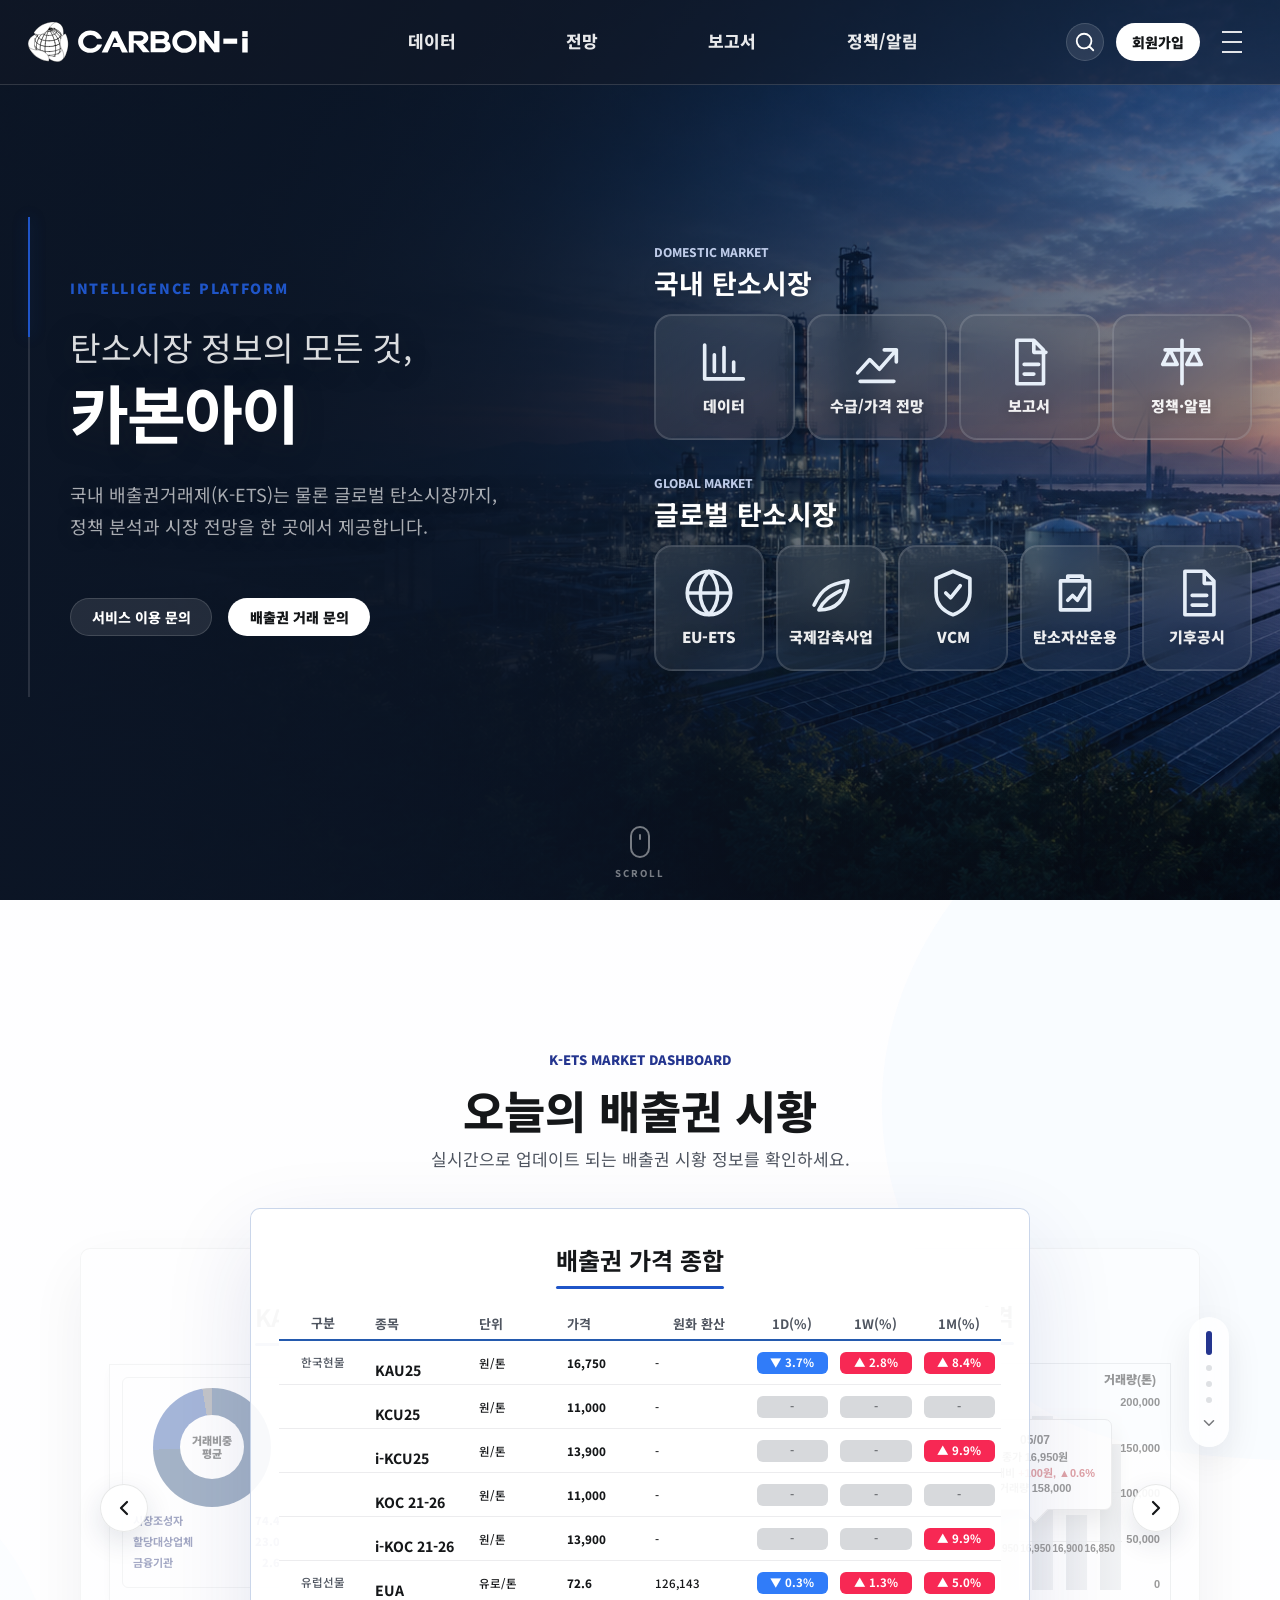
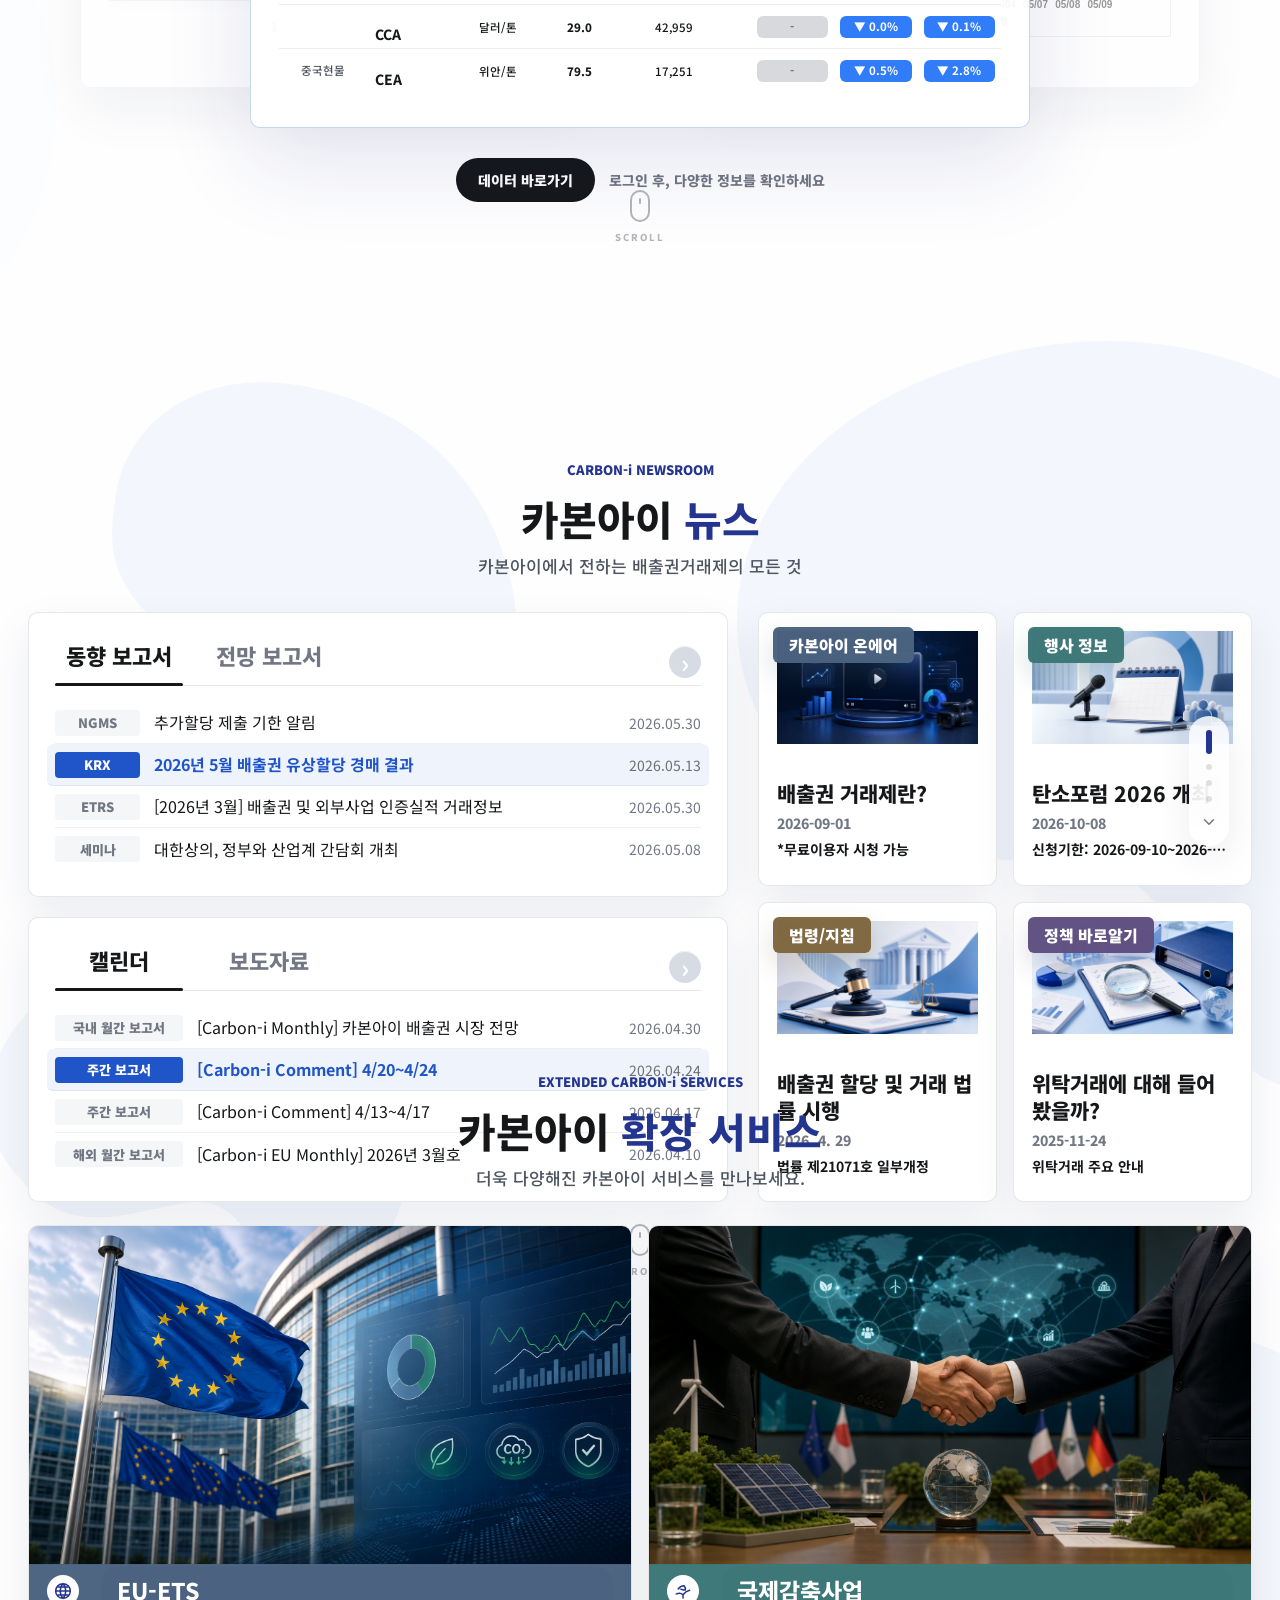
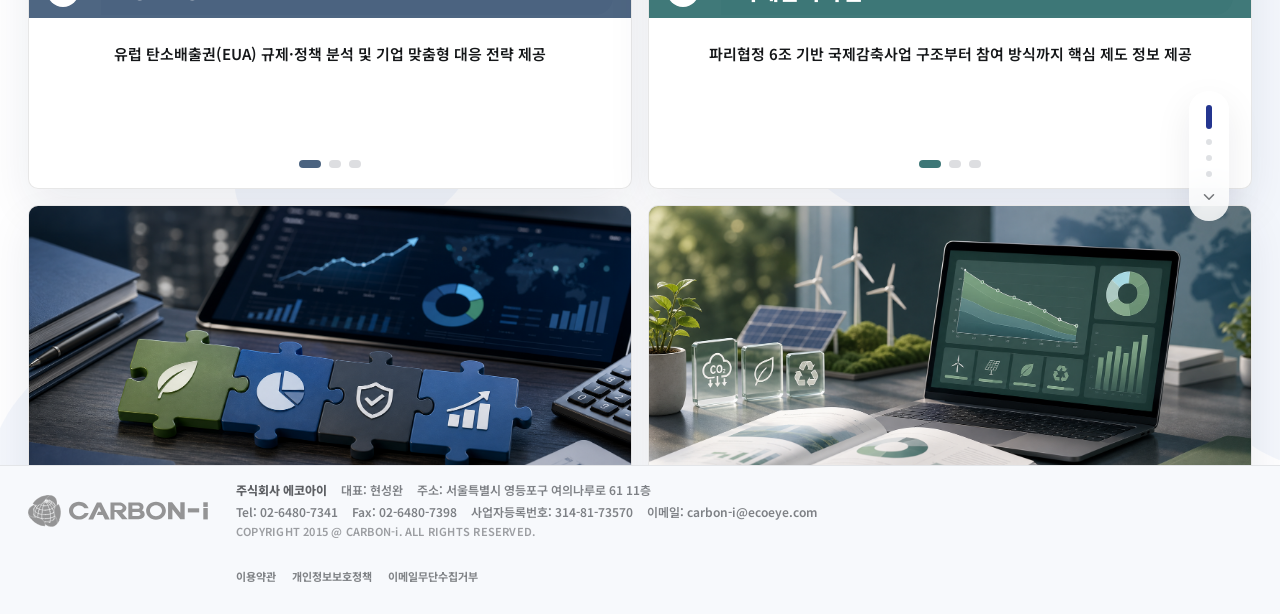
==== commit 92f94416: "Update v7 allowance market layout" ====
--- a/outputs__1/v7/index.html
+++ b/outputs__1/v7/index.html
@@ -294,42 +294,53 @@
               <strong>1,284,000 tCO2eq</strong>
             </article>
 
-            <article class="market-card is-active" data-market-card>
+            <article class="market-card market-card--summary is-active" data-market-card>
 
               <h3>배출권 가격 종합</h3>
               <div class="allowance-table" aria-label="배출권 가격 종합 표">
                 <div class="table-row table-head">
-                  <span>구분</span><span>종목</span><span>단위</span><span>가격</span><span>1D(%)</span><span>1W(%)</span><span>1M(%)</span>
-                </div>
-                <div class="table-row"><span>한국<br />현물</span><strong>KAU25</strong><span>원/톤</span><em>16,750</em><b
-                    class="down">▼ 3.7</b><b class="up">▲ 2.8</b><b class="up">▲ 8.4</b></div>
+                  <span>구분</span><span>종목</span><span>단위</span><span>가격</span><span>원화 환산</span><span>1D(%)</span><span>1W(%)</span><span>1M(%)</span>
+                </div>
+                <div class="table-row"><span>한국<br />현물</span><strong>KAU25</strong><span>원/톤</span><em>16,750</em><span>-</span><b
+                    class="down">▼ 3.7%</b><b class="up">▲ 2.8%</b><b class="up">▲ 8.4%</b></div>
                 <div class="table-row">
-                  <span></span><strong>KCU25</strong><span>원/톤</span><em>11,000</em><b>-</b><b>-</b><b>-</b>
+                  <span></span><strong>KCU25</strong><span>원/톤</span><em>11,000</em><span>-</span><b>-</b><b>-</b><b>-</b>
                 </div>
                 <div class="table-row">
-                  <span></span><strong>i-KCU25</strong><span>원/톤</span><em>13,900</em><b>-</b><b>-</b><b class="up">▲
-                    9.9</b>
-                </div>
-                <div class="table-row"><span>유럽<br />선물</span><strong>EUA</strong><span>유로/톤</span><em>72.6</em><b
-                    class="down">▼ 0.3</b><b class="up">▲ 1.3</b><b class="up">▲ 5.0</b></div>
+                  <span></span><strong>i-KCU25</strong><span>원/톤</span><em>13,900</em><span>-</span><b>-</b><b>-</b><b class="up">▲
+                    9.9%</b>
+                </div>
                 <div class="table-row">
-                  <span>중국<br />현물</span><strong>CEA</strong><span>위안/톤</span><em>79.5</em><b>-</b><b class="down">▼
-                    0.5</b><b class="down">▼ 2.8</b>
+                  <span></span><strong>KOC 21-26</strong><span>원/톤</span><em>11,000</em><span>-</span><b>-</b><b>-</b><b>-</b>
+                </div>
+                <div class="table-row">
+                  <span></span><strong>i-KOC 21-26</strong><span>원/톤</span><em>13,900</em><span>-</span><b>-</b><b>-</b><b
+                    class="up">▲ 9.9%</b>
+                </div>
+                <div class="table-row"><span>유럽<br />선물</span><strong>EUA</strong><span>유로/톤</span><em>72.6</em><span>126,143</span><b
+                    class="down">▼ 0.3%</b><b class="up">▲ 1.3%</b><b class="up">▲ 5.0%</b></div>
+                <div class="table-row">
+                  <span></span><strong>CCA</strong><span>달러/톤</span><em>29.0</em><span>42,959</span><b>-</b><b class="down">▼
+                    0.0%</b><b class="down">▼ 0.1%</b>
+                </div>
+                <div class="table-row">
+                  <span>중국<br />현물</span><strong>CEA</strong><span>위안/톤</span><em>79.5</em><span>17,251</span><b>-</b><b
+                    class="down">▼ 0.5%</b><b class="down">▼ 2.8%</b>
                 </div>
               </div>
             </article>
 
             <article class="market-card market-card--chart is-next" data-market-card>
 
-              <h3>KAU25 가격 그래프</h3>
+              <h3>KAU25 가격</h3>
               <div class="price-chart" aria-hidden="true">
-                <div class="chart-axis-title chart-axis-title--left">가격(원/t)</div>
-                <div class="chart-axis-title chart-axis-title--right">거래량 (t)</div>
+                <div class="chart-axis-title chart-axis-title--left">가격(원)</div>
+                <div class="chart-axis-title chart-axis-title--right">거래량(톤)</div>
                 <div class="chart-scale chart-scale--left">
-                  <span>30,000원</span><span>25,000원</span><span>20,000원</span><span>15,000원</span>
+                  <span>30,000</span><span>25,000</span><span>20,000</span><span>15,000</span>
                 </div>
                 <div class="chart-scale chart-scale--right">
-                  <span>200,000t</span><span>150,000t</span><span>100,000t</span><span>50,000t</span><span>0</span>
+                  <span>200,000</span><span>150,000</span><span>100,000</span><span>50,000</span><span>0</span>
                 </div>
                 <div class="chart-bars">
                   <span style="--bar-h: 6%;"></span><span style="--bar-h: 38%;"></span><span style="--bar-h: 51%;"></span><span style="--bar-h: 56%;"></span><span style="--bar-h: 60%;"></span><span style="--bar-h: 66%;"></span><span style="--bar-h: 60%;"></span><span style="--bar-h: 78%;"></span><span style="--bar-h: 39%;"></span><span style="--bar-h: 75%;"></span>
@@ -342,16 +353,15 @@
                 <div class="chart-values">
                   <span>16,700</span><span>16,850</span><span>16,800</span><span>17,000</span><span>17,050</span><span>17,000</span><span>16,950</span><span>16,950</span><span>16,900</span><span>16,850</span>
                 </div>
-                <span class="chart-tooltip"><b>05/07</b><br />종가 16,950원<br />전일대비 <em>+100원, ▲0.6%</em><br />거래량 158,000t</span>
+                <span class="chart-tooltip"><b>05/07</b><br />종가 16,950원<br />전일대비 <em>+100원, ▲0.6%</em><br />거래량 158,000</span>
                 <div class="chart-x">
                   <span>04/24</span><span>04/25</span><span>04/28</span><span>04/29</span><span>04/30</span><span>05/02</span><span>05/04</span><span>05/07</span><span>05/08</span><span>05/09</span>
                 </div>
                 <div class="chart-legend">
-                  <span class="chart-legend-price">종가(원/t)</span>
-                  <span class="chart-legend-volume">거래량(t)</span>
-                </div>
-              </div>
-              <strong>최근 30일 기준</strong>
+                  <span class="chart-legend-price">종가</span>
+                  <span class="chart-legend-volume">거래량</span>
+                </div>
+              </div>
             </article>
 
             <article class="market-card market-card--participants" data-market-card>
@@ -376,7 +386,6 @@
                       class="buy">53.63</b><i class="buy-bar wide"></i><b class="sell">-54.65</b></div>
                 </div>
               </div>
-              <strong>할당업체 · 증권사 · 시장조성자</strong>
             </article>
           </div>
 
--- a/outputs__1/v7/styles.css
+++ b/outputs__1/v7/styles.css
@@ -1371,7 +1371,7 @@
 
 .table-row {
   display: grid;
-  grid-template-columns: 1.05fr 1fr 1fr 1fr 0.9fr 0.9fr 0.9fr;
+  grid-template-columns: 0.9fr 1.05fr 0.9fr 0.9fr 1.05fr 0.85fr 0.85fr 0.85fr;
   min-height: 52px;
   border-bottom: 1px solid var(--allowance-line);
 }
@@ -1427,6 +1427,13 @@
   color: var(--color-text-default);
   font-style: normal;
   font-weight: 800;
+}
+
+.table-head span:nth-child(5),
+.table-head span:nth-child(6),
+.table-head span:nth-child(7),
+.table-head span:nth-child(8) {
+  justify-content: center;
 }
 
 .allowance-table strong {
@@ -1781,17 +1788,16 @@
 .price-chart {
   height: 235px;
   padding: 28px 42px 34px 50px;
-  background-image: 
-    linear-gradient(to bottom, 
-      transparent calc(100% * 1/3), 
-      rgba(var(--color-text-default-rgb), 0.12) calc(100% * 1/3), 
-      rgba(var(--color-text-default-rgb), 0.12) calc(100% * 1/3 + 1px), 
+  background-image:
+    linear-gradient(to bottom,
+      transparent calc(100% * 1/3),
+      rgba(var(--color-text-default-rgb), 0.12) calc(100% * 1/3),
+      rgba(var(--color-text-default-rgb), 0.12) calc(100% * 1/3 + 1px),
       transparent calc(100% * 1/3 + 1px),
       transparent calc(100% * 2/3),
       rgba(var(--color-text-default-rgb), 0.12) calc(100% * 2/3),
       rgba(var(--color-text-default-rgb), 0.12) calc(100% * 2/3 + 1px),
-      transparent calc(100% * 2/3 + 1px)
-    );
+      transparent calc(100% * 2/3 + 1px));
   background-origin: content-box;
   background-clip: content-box;
   background-color: var(--color-page);
@@ -2600,6 +2606,12 @@
     font-size: 11px;
   }
 
+  .allowance-table .table-row>span:nth-child(5) {
+    grid-column: 1 / 2;
+    color: var(--color-text-muted);
+    font-size: 11px;
+  }
+
   .allowance-table .table-row>em {
     grid-column: 2 / 4;
     grid-row: 1 / 3;
@@ -2788,13 +2800,16 @@
     opacity: 0;
     top: 5px;
   }
+
   20% {
     opacity: 1;
   }
+
   60% {
     opacity: 1;
     top: 14px;
   }
+
   100% {
     opacity: 0;
     top: 16px;
@@ -3031,3 +3046,48 @@
   max-height: none;
   overflow: visible;
 }
+
+.allowance-carousel .market-card,
+.allowance-carousel .market-card.is-active,
+.allowance-carousel .market-card--participants,
+.allowance-carousel .market-card--participants.is-active,
+.allowance-carousel .market-card--summary,
+.allowance-carousel .market-card--summary.is-active,
+.allowance-carousel .market-card--chart,
+.allowance-carousel .market-card--chart.is-active {
+  display: flex;
+  flex-direction: column;
+  justify-content: center;
+  align-items: center;
+  height: 520px;
+  min-height: 520px;
+  max-height: 520px;
+  overflow: visible;
+  text-align: center;
+}
+
+.allowance-carousel .market-card.is-active {
+  transform: translate(-50%, -50%);
+}
+
+.allowance-carousel .market-card.is-prev {
+  transform: translate(-112%, -50%);
+}
+
+.allowance-carousel .market-card.is-next {
+  transform: translate(12%, -50%);
+}
+
+.allowance-carousel .allowance-table,
+.allowance-carousel .participant-dashboard,
+.allowance-carousel .price-chart,
+.allowance-carousel .market-card--participants>strong {
+  width: 100%;
+  max-width: 100%;
+}
+
+.allowance-carousel .market-card:not(.is-active) {
+  height: 440px;
+  min-height: 440px;
+  max-height: 440px;
+}
--- a/outputs__1/v7/content-sections.css
+++ b/outputs__1/v7/content-sections.css
@@ -331,6 +331,10 @@
   text-align: center;
   white-space: nowrap;
   background: var(--color-button-inactive);
+}
+
+.news-report-stack > .news-report-panel:first-child .news-report-label {
+  flex: 0 0 85px;
 }
 
 .news-report-list a.is-highlight .news-report-label {
@@ -640,7 +644,7 @@
 
 .service-footer-brand img {
   display: block;
-  width: 250px;
+  width: 180px;
   height: auto;
   opacity: 0.74;
   filter: grayscale(1);
--- a/outputs__1/v7/design-refresh.css
+++ b/outputs__1/v7/design-refresh.css
@@ -437,7 +437,7 @@
 
 .hero-actions .hero-cta,
 .hero-actions .hero-secondary-link {
-  width: 132px;
+  width: 142px;
   height: 38px;
   min-height: 38px;
 }
@@ -966,12 +966,14 @@
 }
 
 .market-intro {
+  position: relative;
+  top: 30px;
   text-align: center;
-  margin-bottom: 30px;
+  margin-bottom: 0;
 }
 
 .market-intro>p:not(.section-kicker) {
-  margin: 22px auto 0 !important;
+  margin: 10px auto 0 !important;
 }
 
 .market-intro h2,
@@ -1492,4 +1494,4 @@
   background: rgba(18, 24, 38, var(--hero-header-bg-opacity));
   backdrop-filter: none;
   -webkit-backdrop-filter: none;
-}
+}
